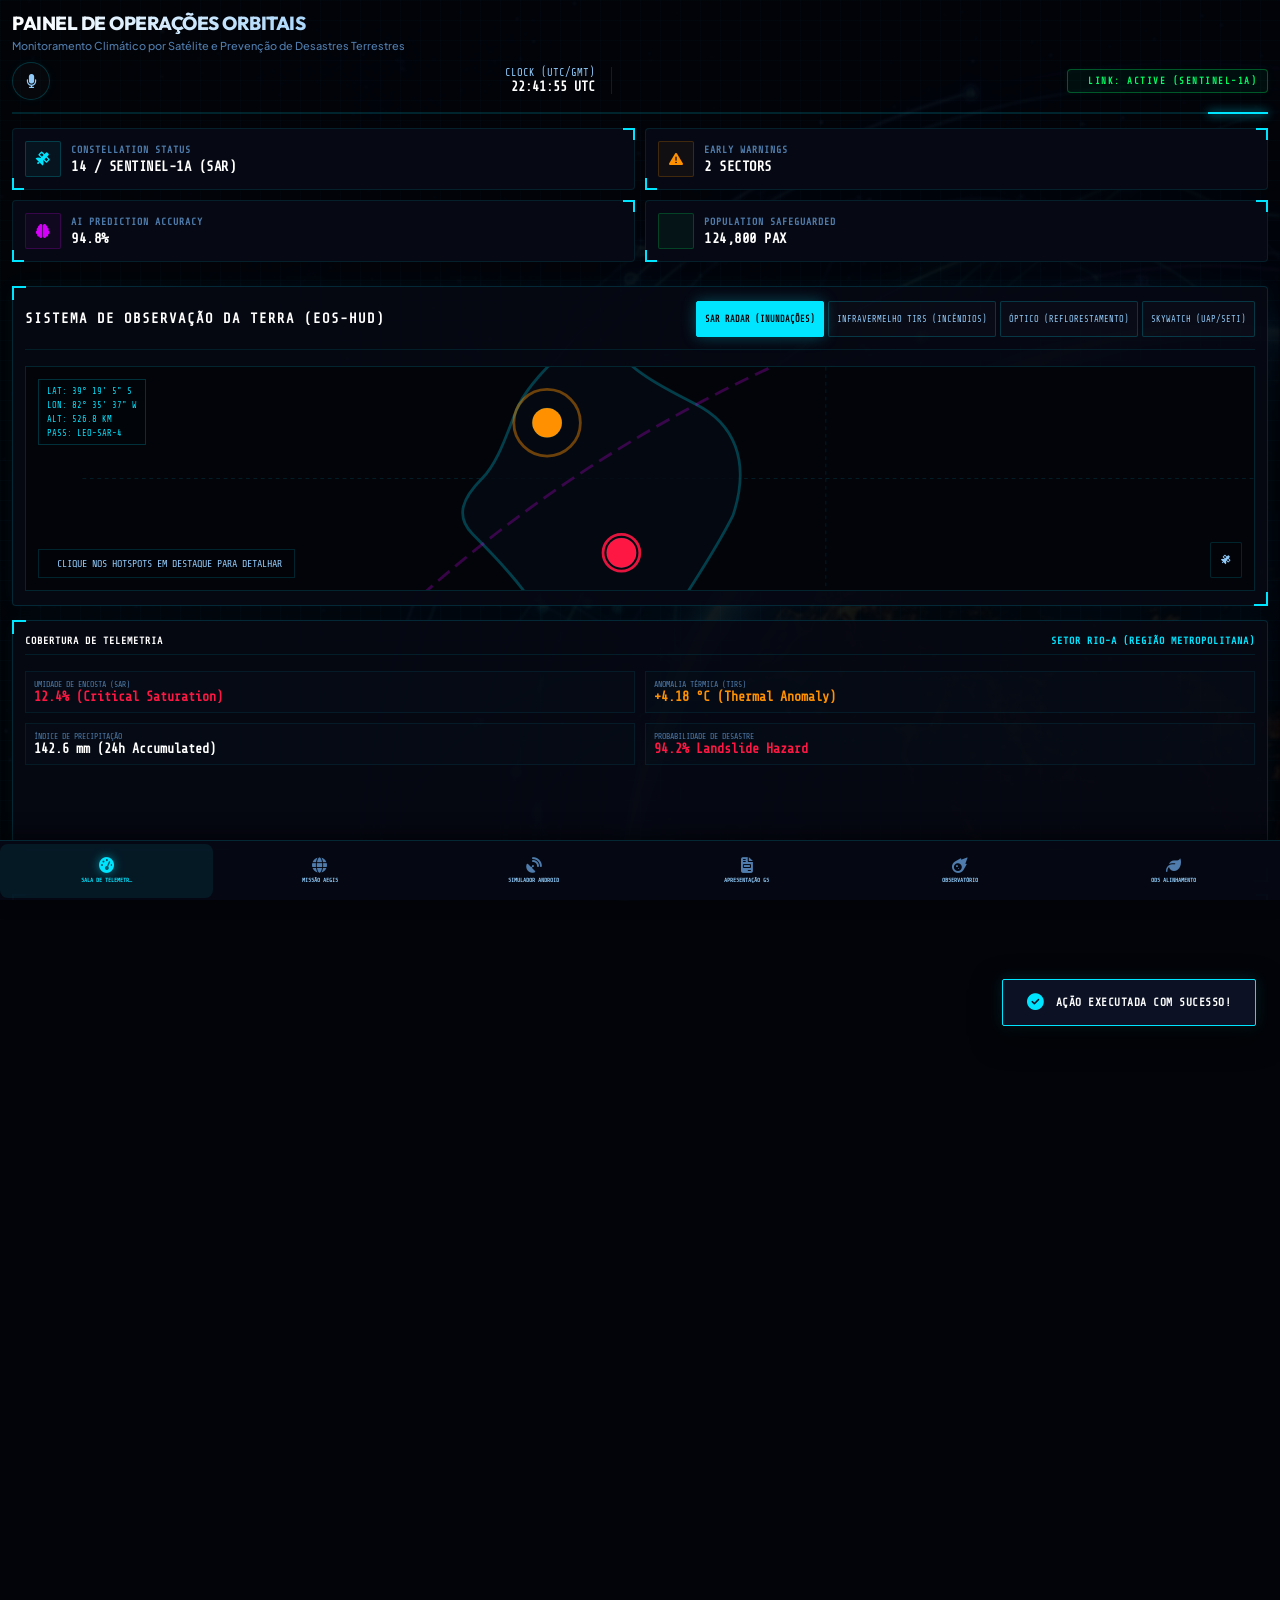
==== android-app/app/src/main/assets/index.html @ 9bcca42d "🚀 feat: AEGIS-ORBIT — Plataforma Aeroespacial Completa (FIAP GS 2026) Sistema integrado de monitoram" ====
<!DOCTYPE html>
<html lang="pt-BR">
<head>
    <meta charset="UTF-8">
    <meta name="viewport" content="width=device-width, initial-scale=1.0, maximum-scale=1.0, user-scalable=no, viewport-fit=cover">
    <meta name="mobile-web-app-capable" content="yes">
    <meta name="apple-mobile-web-app-capable" content="yes">
    <meta name="theme-color" content="#020409">
    <title>Aegis-Orbit — Inteligência Climática Orbital | FIAP GS 2026</title>
    <!-- FontAwesome for icons -->
    <link rel="stylesheet" href="https://cdnjs.cloudflare.com/ajax/libs/font-awesome/6.4.0/css/all.min.css">
    <!-- Custom CSS -->
    <link rel="stylesheet" href="css/style.css">
    <!-- Android Mobile Override -->
    <link rel="stylesheet" href="css/android.css">
    <meta name="description" content="Aegis-Orbit - Aplicativo Android nativo de inteligência climática e monitoramento aeroespacial de anomalias (UAPs/SETI). Trabalho acadêmico FIAP Global Solution.">
</head>
<body>
    <div class="bg-overlay"></div>

    <!-- NASA Control Panel Sidebar -->
    <aside class="sidebar">
        <div class="sidebar-top">
            <div class="logo-container">
                <img src="assets/logo.png" alt="Aegis-Orbit Logo" class="logo-img">
                <div>
                    <span class="logo-text">AEGIS-ORBIT</span>
                    <span class="logo-subtext">NASA EOS PARTNER</span>
                </div>
            </div>
            <nav class="nav-menu">
                <li class="nav-item">
                    <a href="#" class="nav-link active" id="nav-dashboard" onclick="switchSection('dashboard')">
                        <i class="fa-solid fa-gauge-high"></i>
                        <span>Sala de Telemetria</span>
                    </a>
                </li>
                <li class="nav-item">
                    <a href="#" class="nav-link" id="nav-purpose" onclick="switchSection('purpose')">
                        <i class="fa-solid fa-globe"></i>
                        <span>Missão Aegis</span>
                    </a>
                </li>
                <li class="nav-item">
                    <a href="#" class="nav-link" id="nav-simulator" onclick="switchSection('simulator')">
                        <i class="fa-solid fa-satellite-dish"></i>
                        <span>Simulador Android</span>
                    </a>
                </li>
                <li class="nav-item">
                    <a href="#" class="nav-link" id="nav-presentation" onclick="switchSection('presentation')">
                        <i class="fa-solid fa-file-invoice"></i>
                        <span>Apresentação GS</span>
                    </a>
                </li>
                <li class="nav-item">
                    <a href="#" class="nav-link" id="nav-observatory" onclick="switchSection('observatory')">
                        <i class="fa-solid fa-meteor"></i>
                        <span>Observatório</span>
                    </a>
                </li>
                <li class="nav-item">
                    <a href="#" class="nav-link" id="nav-sdg" onclick="switchSection('sdg')">
                        <i class="fa-solid fa-leaf"></i>
                        <span>ODS Alinhamento</span>
                    </a>
                </li>
            </nav>
        </div>
        <div class="sidebar-footer">
            <div class="fiap-logo">FIAP GS</div>
            <div class="project-tag">SOLUÇÃO ESPACIAL 2026</div>
        </div>
    </aside>

    <!-- Main Content Area -->
    <main class="main-content">
        
        <!-- NASA Mission Clock Header -->
        <header class="page-header">
            <div class="header-title">
                <h1 id="page-title-text">Painel de Operações Orbitais</h1>
                <p id="page-subtitle-text">Monitoramento Climático por Satélite e Prevenção de Desastres Terrestres</p>
            </div>
            
            <div style="display: flex; gap: 16px; align-items: center;">
                <!-- Voice Uplink Mic Button -->
                <button id="btn-voice-uplink" onclick="toggleVoiceUplink()" class="btn-voice-mic" title="Ativar Comando de Voz">
                    <i class="fa-solid fa-microphone"></i>
                    <span class="mic-wave"></span>
                </button>
                <!-- Mission Time UTC -->
                <div style="font-family: var(--font-mono); font-size: 0.75rem; text-align: right; border-right: 1px solid var(--glass-border); padding-right: 16px; color: var(--color-text-secondary);">
                    <div>CLOCK (UTC/GMT)</div>
                    <div id="mission-clock" style="font-size: 1.1rem; font-weight: 700; color: white;">14:52:22</div>
                </div>
                <div class="header-badge">
                    <div class="pulse-dot"></div>
                    <span id="sat-status">LINK: ACTIVE (SENTINEL-1A)</span>
                </div>
            </div>
        </header>

        <!-- Section 1: Dashboard -->
        <section id="section-dashboard" class="dashboard-view">
            <!-- Widgets Row -->
            <div class="widgets-row">
                <div class="widget-card">
                    <div class="hud-corner-tr"></div>
                    <div class="hud-corner-bl"></div>
                    <div class="widget-icon cyan">
                        <i class="fa-solid fa-satellite"></i>
                    </div>
                    <div class="widget-details">
                        <h4>CONSTELLATION STATUS</h4>
                        <div class="widget-value" id="val-sat-active">14 / SENTINEL-1</div>
                    </div>
                </div>
                <div class="widget-card">
                    <div class="hud-corner-tr"></div>
                    <div class="hud-corner-bl"></div>
                    <div class="widget-icon orange">
                        <i class="fa-solid fa-triangle-exclamation"></i>
                    </div>
                    <div class="widget-details">
                        <h4>EARLY WARNINGS</h4>
                        <div class="widget-value" id="val-critical-alerts">2 SECTORS</div>
                    </div>
                </div>
                <div class="widget-card">
                    <div class="hud-corner-tr"></div>
                    <div class="hud-corner-bl"></div>
                    <div class="widget-icon violet">
                        <i class="fa-solid fa-brain"></i>
                    </div>
                    <div class="widget-details">
                        <h4>AI PREDICTION ACCURACY</h4>
                        <div class="widget-value">94.8%</div>
                    </div>
                </div>
                <div class="widget-card">
                    <div class="hud-corner-tr"></div>
                    <div class="hud-corner-bl"></div>
                    <div class="widget-icon emerald">
                        <i class="fa-solid fa-house-shield"></i>
                    </div>
                    <div class="widget-details">
                        <h4>POPULATION SAFEGUARDED</h4>
                        <div class="widget-value">124,800 PAX</div>
                    </div>
                </div>
            </div>

            <!-- Main Dashboard Grid -->
            <div class="dashboard-grid" style="margin-top: 24px;">
                <!-- Left: Satellite Ops Map -->
                <div class="hud-panel ops-center">
                    <div class="ops-header">
                        <h3 class="ops-title">SISTEMA DE OBSERVAÇÃO DA TERRA (EOS-HUD)</h3>
                        <div class="ops-controls">
                            <button class="btn-tab active" id="btn-map-sar" onclick="changeMapMode('sar')">SAR Radar (Inundações)</button>
                            <button class="btn-tab" id="btn-map-thermal" onclick="changeMapMode('thermal')">Infravermelho TIRS (Incêndios)</button>
                            <button class="btn-tab" id="btn-map-optical" onclick="changeMapMode('optical')">Óptico (Reflorestamento)</button>
                            <button class="btn-tab" id="btn-map-skywatch" onclick="changeMapMode('skywatch')">SkyWatch (UAP/SETI)</button>
                        </div>
                    </div>
                    <div class="map-container">
                        <!-- Dynamic Lat/Long Overlay -->
                        <div class="map-hud-overlay">
                            <div id="hud-lat">LAT: 22° 54' 13" S</div>
                            <div id="hud-lon">LON: 43° 12' 35" W</div>
                            <div id="hud-alt">ALT: 524.3 KM</div>
                            <div id="hud-pass">PASS: LEO-SAR-4</div>
                            <div id="hud-iss-status" style="display: none; color: var(--color-orange); font-size: 0.65rem; border-top: 1px solid rgba(255,145,0,0.2); margin-top: 4px; padding-top: 4px; font-weight: 700;">
                                <i class="fa-solid fa-satellite-dish" style="animation: pulse 1s infinite alternate;"></i> ISS OUT OF RANGE
                            </div>
                        </div>

                        <!-- SVG Earth Map Mockup -->
                        <svg class="map-svg" viewBox="0 0 800 400" id="ops-map">
                            <!-- Background grids -->
                            <defs>
                                <pattern id="map-grid" width="40" height="40" patternUnits="userSpaceOnUse">
                                    <path d="M 40 0 L 0 0 0 40" fill="none" stroke="rgba(0, 229, 255, 0.05)" stroke-width="0.5"/>
                                </pattern>
                            </defs>
                            <rect width="100%" height="100%" fill="url(#map-grid)" />
                            
                            <!-- Equator and Prime Meridian -->
                            <line x1="0" y1="200" x2="800" y2="200" stroke="rgba(0,229,255,0.12)" stroke-dasharray="2" />
                            <line x1="400" y1="0" x2="400" y2="400" stroke="rgba(0,229,255,0.12)" stroke-dasharray="2" />
                            
                            <!-- South America outlines -->
                            <path id="map-continents" d="M 280,120 C 290,140 310,150 330,160 C 350,170 360,190 350,220 C 340,240 320,270 300,300 C 290,315 285,340 280,360 C 275,370 270,370 270,360 C 265,330 255,300 250,280 C 240,260 220,240 210,230 C 200,220 205,210 215,200 C 225,190 230,170 235,160 C 240,150 250,140 260,130 Z" fill="rgba(6, 9, 19, 0.8)" stroke="rgba(0, 229, 255, 0.25)" stroke-width="1.5" />
                            
                            <!-- Orbit Trajectories (Curves) -->
                            <path id="orbit-path" d="M 100,350 Q 300,100 700,50" fill="none" stroke="rgba(213, 0, 249, 0.25)" stroke-width="1.5" stroke-dasharray="8,4" />
                            
                            <!-- Scanning Satellite -->
                            <g id="satellite-node" transform="translate(100,350)">
                                <circle r="6" fill="var(--color-cyan)" />
                                <circle r="18" fill="none" stroke="var(--color-cyan)" stroke-dasharray="4" stroke-width="1" opacity="0.7">
                                    <animate attributeName="r" values="6;24;6" dur="3s" repeatCount="indefinite" />
                                </circle>
                                <path d="M -12,-8 L 12,8 M -8,12 L 8,-12" stroke="var(--color-cyan)" stroke-width="1.5" />
                                <!-- Scan cone -->
                                <polygon points="0,0 -40,120 40,120" fill="rgba(0, 229, 255, 0.08)" id="scan-cone" />
                            </g>
                            
                            <!-- Alerts Hotspots (interactive pins) -->
                            <!-- Hotspot 1: Rio de Janeiro / Flood Alert -->
                            <g class="alert-hotspot" id="hotspot-rio" transform="translate(290, 240)" onclick="selectHotspot('rio')" cursor="pointer">
                                <circle r="8" fill="var(--color-red)" />
                                <circle r="22" fill="none" stroke="var(--color-red)" stroke-width="1.5">
                                    <animate attributeName="r" values="8;25;8" dur="1.5s" repeatCount="indefinite" />
                                    <animate attributeName="opacity" values="1;0;1" dur="1.5s" repeatCount="indefinite" />
                                </circle>
                                <title>SETOR RIO-A: Risco Hidrológico Crítico</title>
                            </g>

                            <!-- Hotspot 2: Amazônia / Deforestation Burn -->
                            <g class="alert-hotspot" id="hotspot-amazon" transform="translate(250, 170)" onclick="selectHotspot('amazon')" cursor="pointer">
                                <circle r="8" fill="var(--color-orange)" />
                                <circle r="22" fill="none" stroke="var(--color-orange)" stroke-width="1.5">
                                    <animate attributeName="r" values="8;25;8" dur="2s" repeatCount="indefinite" />
                                    <animate attributeName="opacity" values="1;0;1" dur="2s" repeatCount="indefinite" />
                                </circle>
                                <title>SETOR NORTE-B: Alerta Térmico Landsat-9</title>
                            </g>

                            <!-- Target Crosshair -->
                            <g id="map-target-crosshair" style="display: none;">
                                <line id="crosshair-x" x1="0" y1="0" x2="800" y2="0" stroke="rgba(0, 229, 255, 0.35)" stroke-width="0.5" stroke-dasharray="2" />
                                <line id="crosshair-y" x1="0" y1="0" x2="0" y2="400" stroke="rgba(0, 229, 255, 0.35)" stroke-width="0.5" stroke-dasharray="2" />
                                <circle id="crosshair-ring1" cx="0" cy="0" r="14" fill="none" stroke="var(--color-cyan)" stroke-width="0.8" />
                                <circle id="crosshair-ring2" cx="0" cy="0" r="6" fill="none" stroke="var(--color-cyan)" stroke-width="1.2" />
                                <circle id="crosshair-dot" cx="0" cy="0" r="1.5" fill="var(--color-cyan)" />
                            </g>

                            <!-- Invisible Click Overlay to capture map clicks -->
                            <rect width="100%" height="100%" fill="transparent" id="map-click-overlay" style="cursor: crosshair;" />
                        </svg>
                        
                        <div style="position: absolute; bottom: 12px; left: 12px; font-family: var(--font-mono); font-size: 0.72rem; color: var(--color-text-secondary); background: rgba(2,4,9,0.9); padding: 8px 12px; border: 1px solid var(--glass-border); pointer-events: none;">
                            <i class="fa-solid fa-radar" style="color: var(--color-cyan); margin-right: 6px; animation: spin 4s linear infinite;"></i>CLIQUE NOS HOTSPOTS EM DESTAQUE PARA DETALHAR
                        </div>
                        
                        <div style="position: absolute; bottom: 12px; right: 12px; font-family: var(--font-mono); font-size: 0.72rem;">
                            <button id="btn-toggle-iss" onclick="toggleIssTracking()" class="btn-iss-track" style="background: rgba(2,4,9,0.9); padding: 6px 12px; border: 1px solid var(--glass-border); color: var(--color-text-secondary); cursor: pointer; border-radius: 2px; font-family: var(--font-mono); font-size: 0.68rem; font-weight: 700; transition: all 0.2s; display: flex; align-items: center; gap: 6px;">
                                <i class="fa-solid fa-satellite" id="iss-toggle-icon"></i> <span>RASTREAR ISS REAL</span>
                            </button>
                        </div>
                    </div>
                </div>

                <!-- Right: Telemetry Details -->
                <div class="telemetry-side">
                    <!-- Sector details -->
                    <div class="hud-panel telemetry-box">
                        <div class="box-title">
                            <span>COBERTURA DE TELEMETRIA</span>
                            <span id="active-sector-name" style="color: var(--color-cyan); font-weight: 700;">Setor Rio-A (Região Metropolitana)</span>
                        </div>
                        
                        <!-- Mini details -->
                        <div style="display: grid; grid-template-columns: 1fr 1fr; gap: 10px; margin-top: 4px; font-family: var(--font-mono);">
                            <div style="background: rgba(0,229,255,0.01); padding: 8px; border: 1px solid rgba(0,229,255,0.08);">
                                <div style="font-size: 0.58rem; color: var(--color-text-muted);" id="telemetry-label-1">UMIDADE DE ENCOSTA (SAR)</div>
                                <div id="lbl-moisture" style="font-size: 0.95rem; font-weight: 700; color: var(--color-red);">12.4% (Saturado)</div>
                            </div>
                            <div style="background: rgba(0,229,255,0.01); padding: 8px; border: 1px solid rgba(0,229,255,0.08);">
                                <div style="font-size: 0.58rem; color: var(--color-text-muted);" id="telemetry-label-2">ANOMALIA TÉRMICA (TIRS)</div>
                                <div id="lbl-temp" style="font-size: 0.95rem; font-weight: 700; color: var(--color-orange);">+4.18 °C</div>
                            </div>
                            <div style="background: rgba(0,229,255,0.01); padding: 8px; border: 1px solid rgba(0,229,255,0.08);">
                                <div style="font-size: 0.58rem; color: var(--color-text-muted);" id="telemetry-label-3">ÍNDICE DE PRECIPITAÇÃO</div>
                                <div id="lbl-rain" style="font-size: 0.95rem; font-weight: 700; color: white;">82 mm (24h)</div>
                            </div>
                            <div style="background: rgba(0,229,255,0.01); padding: 8px; border: 1px solid rgba(0,229,255,0.08);">
                                <div style="font-size: 0.58rem; color: var(--color-text-muted);" id="telemetry-label-4">PROBABILIDADE DE DESASTRE</div>
                                <div id="lbl-risk" style="font-size: 0.95rem; font-weight: 700; color: var(--color-red);">92% Landslide</div>
                            </div>
                        </div>

                        <!-- Bar chart -->
                        <div class="chart-placeholder">
                            <div class="chart-bar-container">
                                <div class="chart-bar-fill" id="bar-optical" style="height: 45%;"></div>
                                <span class="chart-bar-label" id="bar-lbl-1">OPTICAL</span>
                            </div>
                            <div class="chart-bar-container">
                                <div class="chart-bar-fill violet" id="bar-radar" style="height: 85%;"></div>
                                <span class="chart-bar-label" id="bar-lbl-2">RADAR</span>
                            </div>
                            <div class="chart-bar-container">
                                <div class="chart-bar-fill orange" id="bar-thermal" style="height: 60%;"></div>
                                <span class="chart-bar-label" id="bar-lbl-3">THERMAL</span>
                            </div>
                        </div>
                    </div>

                    <!-- Space Weather Alert Hub -->
                    <div class="hud-panel telemetry-box" id="space-weather-panel">
                        <div class="hud-corner-tr"></div>
                        <div class="hud-corner-bl"></div>
                        <div class="box-title">
                            <span>MONITOR DE CLIMA ESPACIAL</span>
                            <span style="display:flex;gap:8px;align-items:center;">
                                <button onclick="fetchNOAASpaceWeather()" style="background: rgba(0,229,255,0.08); border: 1px solid rgba(0,229,255,0.25); color: var(--color-cyan); padding: 1px 6px; font-family: var(--font-mono); font-size: 0.52rem; border-radius: 2px; cursor: pointer; text-transform:uppercase;" title="Atualizar dados NOAA/SWPC"><i class="fa-solid fa-arrows-rotate"></i></button>
                                <span class="badge-solar-status" id="solar-status-badge" style="color: var(--color-emerald); font-family: var(--font-mono); font-size: 0.65rem;">SHIELD: ACTIVE</span>
                            </span>
                        </div>
                        <div style="display: grid; grid-template-columns: 1fr 1fr; gap: 8px; margin-top: 6px; font-family: var(--font-mono); font-size: 0.72rem;">
                            <div class="weather-stat" style="background: rgba(0,229,255,0.01); padding: 6px; border: 1px solid rgba(0,229,255,0.06);">
                                <span style="color: var(--color-text-muted); font-size: 0.58rem; display:block;">VENTO SOLAR</span>
                                <span id="val-solar-wind" style="font-weight: 700; color: var(--color-cyan); font-size: 0.85rem;">412 km/s</span>
                            </div>
                            <div class="weather-stat" style="background: rgba(0,229,255,0.01); padding: 6px; border: 1px solid rgba(0,229,255,0.06);">
                                <span style="color: var(--color-text-muted); font-size: 0.58rem; display:block;">FLUXO DE PRÓTONS</span>
                                <span id="val-proton-flux" style="font-weight: 700; color: white; font-size: 0.85rem;">1.2 MeV</span>
                            </div>
                            <div class="weather-stat" style="background: rgba(0,229,255,0.01); padding: 6px; border: 1px solid rgba(0,229,255,0.06);">
                                <span style="color: var(--color-text-muted); font-size: 0.58rem; display:block;">FLUXO RAIO-X</span>
                                <span id="val-solar-flare" style="font-weight: 700; color: var(--color-emerald); font-size: 0.85rem;">B-CLASS</span>
                            </div>
                            <div class="weather-stat" style="background: rgba(0,229,255,0.01); padding: 6px; border: 1px solid rgba(0,229,255,0.06);">
                                <span style="color: var(--color-text-muted); font-size: 0.58rem; display:block;">ATIVIDADE GEOMAGNÉTICA</span>
                                <span id="val-kp-index" style="font-weight: 700; color: var(--color-cyan); font-size: 0.85rem;">Kp 2</span>
                            </div>
                        </div>
                        
                        <!-- Solar Storm Simulator Slider -->
                        <div style="margin-top: 10px; border-top: 1px solid var(--glass-border); padding-top: 8px;">
                            <div style="font-family: var(--font-mono); font-size: 0.6rem; color: var(--color-text-secondary); display: flex; justify-content: space-between;">
                                <span>SIMULAR ATIVIDADE GEOMAGNÉTICA</span>
                                <span id="lbl-kp-slider" style="color: var(--color-cyan); font-weight:700;">Kp 2 (Estável)</span>
                            </div>
                            <div style="display: flex; gap: 8px; align-items: center; margin-top: 4px;">
                                <input type="range" id="kp-range-slider" min="1" max="9" value="2" style="flex-grow: 1; accent-color: var(--color-cyan); height: 4px; border-radius: 2px; background: rgba(0, 229, 255, 0.2); outline: none;" oninput="updateSpaceWeather(this.value)">
                                <span style="font-family: var(--font-mono); font-size: 0.58rem; color: var(--color-red); font-weight: 700; border: 1px solid rgba(255,23,68,0.3); padding: 2px 6px; border-radius: 2px; cursor: pointer; background: rgba(255,23,68,0.05); user-select: none;" onclick="triggerSolarFlare()">FLARE!</span>
                            </div>
                        </div>
                    </div>

                    <!-- ============================================================
                         PAINEL METEOROLÓGICO MULTI-API
                         Open-Meteo (sem chave) + OpenWeatherMap + WeatherAPI
                    ============================================================ -->
                    <div class="hud-panel telemetry-box" id="weather-hub-panel" style="margin-top: 16px;">
                        <div class="hud-corner-tr"></div>
                        <div class="hud-corner-bl"></div>
                        <div class="box-title">
                            <span><i class="fa-solid fa-cloud-sun-rain" style="margin-right:5px;color:var(--color-cyan);"></i>HUB METEOROLÓGICO GLOBAL</span>
                            <span style="display:flex;gap:6px;align-items:center;">
                                <button onclick="fetchAllWeather()" title="Atualizar todos os dados" style="background:rgba(0,229,255,0.08);border:1px solid rgba(0,229,255,0.25);color:var(--color-cyan);padding:2px 8px;font-family:var(--font-mono);font-size:0.52rem;border-radius:2px;cursor:pointer;text-transform:uppercase;"><i class="fa-solid fa-arrows-rotate"></i> SYNC</button>
                                <span id="weather-hub-status" style="color:var(--color-emerald);font-family:var(--font-mono);font-size:0.62rem;">CONECTANDO...</span>
                            </span>
                        </div>

                        <!-- Fonte Ativa + Cidade -->
                        <div style="display:flex;justify-content:space-between;align-items:center;margin-top:8px;padding:5px 8px;background:rgba(0,229,255,0.03);border:1px solid rgba(0,229,255,0.1);">
                            <span style="font-family:var(--font-mono);font-size:0.6rem;color:var(--color-text-muted);">FONTE ATIVA</span>
                            <span id="weather-source-label" style="font-family:var(--font-mono);font-size:0.62rem;color:var(--color-cyan);font-weight:700;">Open-Meteo (sem chave)</span>
                            <span id="weather-city-label" style="font-family:var(--font-mono);font-size:0.6rem;color:var(--color-text-secondary);">São Paulo, BR</span>
                        </div>

                        <!-- Grid Principal: Temperatura + Condição + Sensação -->
                        <div style="display:grid;grid-template-columns:1fr 1fr 1fr;gap:8px;margin-top:8px;">
                            <div style="background:rgba(0,229,255,0.04);border:1px solid rgba(0,229,255,0.12);padding:8px;text-align:center;">
                                <div style="font-family:var(--font-mono);font-size:0.5rem;color:var(--color-text-muted);">TEMPERATURA</div>
                                <div id="wx-temp" style="font-family:var(--font-mono);font-size:1.4rem;font-weight:700;color:var(--color-cyan);">—</div>
                                <div id="wx-condition" style="font-size:0.58rem;color:var(--color-text-secondary);margin-top:2px;">—</div>
                            </div>
                            <div style="background:rgba(0,229,255,0.04);border:1px solid rgba(0,229,255,0.12);padding:8px;text-align:center;">
                                <div style="font-family:var(--font-mono);font-size:0.5rem;color:var(--color-text-muted);">SENSAÇÃO TÉRMICA</div>
                                <div id="wx-feels" style="font-family:var(--font-mono);font-size:1.4rem;font-weight:700;color:var(--color-orange);">—</div>
                                <div id="wx-humidity" style="font-size:0.58rem;color:var(--color-text-secondary);margin-top:2px;">Hum: —</div>
                            </div>
                            <div style="background:rgba(0,229,255,0.04);border:1px solid rgba(0,229,255,0.12);padding:8px;text-align:center;">
                                <div style="font-family:var(--font-mono);font-size:0.5rem;color:var(--color-text-muted);">VENTO</div>
                                <div id="wx-wind" style="font-family:var(--font-mono);font-size:1.4rem;font-weight:700;color:var(--color-emerald);">—</div>
                                <div id="wx-wind-dir" style="font-size:0.58rem;color:var(--color-text-secondary);margin-top:2px;">Dir: —</div>
                            </div>
                        </div>

                        <!-- Linha 2: UV + Precipitação + Visibilidade + Pressão -->
                        <div style="display:grid;grid-template-columns:repeat(4,1fr);gap:6px;margin-top:8px;">
                            <div style="background:rgba(255,145,0,0.05);border:1px solid rgba(255,145,0,0.15);padding:6px;text-align:center;">
                                <div style="font-size:0.48rem;color:var(--color-text-muted);font-family:var(--font-mono);">ÍNDICE UV</div>
                                <div id="wx-uv" style="font-size:0.95rem;font-weight:700;color:var(--color-orange);font-family:var(--font-mono);">—</div>
                                <div id="wx-uv-level" style="font-size:0.48rem;color:var(--color-text-muted);">—</div>
                            </div>
                            <div style="background:rgba(11,61,145,0.08);border:1px solid rgba(11,61,145,0.3);padding:6px;text-align:center;">
                                <div style="font-size:0.48rem;color:var(--color-text-muted);font-family:var(--font-mono);">CHUVA ATUAL</div>
                                <div id="wx-rain" style="font-size:0.95rem;font-weight:700;color:var(--color-cyan);font-family:var(--font-mono);">—</div>
                                <div style="font-size:0.48rem;color:var(--color-text-muted);">mm/h</div>
                            </div>
                            <div style="background:rgba(0,229,255,0.03);border:1px solid rgba(0,229,255,0.1);padding:6px;text-align:center;">
                                <div style="font-size:0.48rem;color:var(--color-text-muted);font-family:var(--font-mono);">VISIBILIDADE</div>
                                <div id="wx-visibility" style="font-size:0.95rem;font-weight:700;color:white;font-family:var(--font-mono);">—</div>
                                <div style="font-size:0.48rem;color:var(--color-text-muted);">km</div>
                            </div>
                            <div style="background:rgba(213,0,249,0.04);border:1px solid rgba(213,0,249,0.15);padding:6px;text-align:center;">
                                <div style="font-size:0.48rem;color:var(--color-text-muted);font-family:var(--font-mono);">PRESSÃO</div>
                                <div id="wx-pressure" style="font-size:0.95rem;font-weight:700;color:var(--color-violet);font-family:var(--font-mono);">—</div>
                                <div style="font-size:0.48rem;color:var(--color-text-muted);">hPa</div>
                            </div>
                        </div>

                        <!-- Qualidade do Ar (Open-Meteo Air Quality API) -->
                        <div style="margin-top:10px;border-top:1px solid var(--glass-border);padding-top:8px;">
                            <div style="font-family:var(--font-mono);font-size:0.6rem;color:var(--color-text-secondary);margin-bottom:6px;display:flex;justify-content:space-between;align-items:center;">
                                <span><i class="fa-solid fa-wind" style="margin-right:4px;"></i>QUALIDADE DO AR (AQI) — Open-Meteo</span>
                                <span id="wx-aqi-badge" style="font-size:0.58rem;padding:1px 5px;border-radius:2px;background:rgba(0,255,102,0.1);color:var(--color-emerald);border:1px solid rgba(0,255,102,0.3);">BOA</span>
                            </div>
                            <div style="display:grid;grid-template-columns:repeat(4,1fr);gap:5px;">
                                <div style="background:rgba(255,255,255,0.02);padding:5px;border:1px solid rgba(0,229,255,0.06);text-align:center;">
                                    <div style="font-size:0.45rem;color:var(--color-text-muted);font-family:var(--font-mono);">PM2.5</div>
                                    <div id="wx-pm25" style="font-size:0.82rem;font-weight:700;font-family:var(--font-mono);">—</div>
                                    <div style="font-size:0.42rem;color:var(--color-text-muted);">µg/m³</div>
                                </div>
                                <div style="background:rgba(255,255,255,0.02);padding:5px;border:1px solid rgba(0,229,255,0.06);text-align:center;">
                                    <div style="font-size:0.45rem;color:var(--color-text-muted);font-family:var(--font-mono);">PM10</div>
                                    <div id="wx-pm10" style="font-size:0.82rem;font-weight:700;font-family:var(--font-mono);">—</div>
                                    <div style="font-size:0.42rem;color:var(--color-text-muted);">µg/m³</div>
                                </div>
                                <div style="background:rgba(255,255,255,0.02);padding:5px;border:1px solid rgba(0,229,255,0.06);text-align:center;">
                                    <div style="font-size:0.45rem;color:var(--color-text-muted);font-family:var(--font-mono);">NO₂</div>
                                    <div id="wx-no2" style="font-size:0.82rem;font-weight:700;font-family:var(--font-mono);">—</div>
                                    <div style="font-size:0.42rem;color:var(--color-text-muted);">µg/m³</div>
                                </div>
                                <div style="background:rgba(255,255,255,0.02);padding:5px;border:1px solid rgba(0,229,255,0.06);text-align:center;">
                                    <div style="font-size:0.45rem;color:var(--color-text-muted);font-family:var(--font-mono);">OZÔNIO</div>
                                    <div id="wx-ozone" style="font-size:0.82rem;font-weight:700;font-family:var(--font-mono);">—</div>
                                    <div style="font-size:0.42rem;color:var(--color-text-muted);">µg/m³</div>
                                </div>
                            </div>
                        </div>

                        <!-- Previsão 7 dias (tira horizontal) -->
                        <div style="margin-top:10px;border-top:1px solid var(--glass-border);padding-top:8px;">
                            <div style="font-family:var(--font-mono);font-size:0.6rem;color:var(--color-text-secondary);margin-bottom:6px;">
                                <i class="fa-solid fa-calendar-days" style="margin-right:4px;"></i>PREVISÃO 7 DIAS — Open-Meteo
                            </div>
                            <div id="wx-forecast-strip" style="display:flex;gap:5px;overflow-x:auto;padding-bottom:4px;">
                                <!-- Populated by JS -->
                                <div style="font-family:var(--font-mono);font-size:0.6rem;color:var(--color-text-muted);padding:8px;">Carregando previsão...</div>
                            </div>
                        </div>

                        <!-- Alerta Defesa Civil / Risco -->
                        <div style="margin-top:8px;border-top:1px solid var(--glass-border);padding-top:8px;">
                            <div style="display:flex;justify-content:space-between;align-items:center;margin-bottom:5px;">
                                <span style="font-family:var(--font-mono);font-size:0.6rem;color:var(--color-text-secondary);font-weight:700;"><i class="fa-solid fa-triangle-exclamation" style="margin-right:4px;color:var(--color-orange);"></i>ALERTA OPERACIONAL — DEFESA CIVIL SP</span>
                                <span id="sp-alert-badge" class="badge-lock success" style="font-size:0.5rem;padding:1px 4px;">ESTÁVEL</span>
                            </div>
                            <div style="display:grid;grid-template-columns:1fr 1fr 1fr;gap:6px;font-family:var(--font-mono);font-size:0.68rem;">
                                <div style="background:rgba(0,229,255,0.02);padding:6px;border:1px solid rgba(0,229,255,0.08);">
                                    <div style="font-size:0.5rem;color:var(--color-text-muted);">ESTAÇÃO SP</div>
                                    <div id="sp-station-temp" style="font-weight:700;color:var(--color-cyan);">—</div>
                                </div>
                                <div style="background:rgba(0,229,255,0.02);padding:6px;border:1px solid rgba(0,229,255,0.08);">
                                    <div style="font-size:0.5rem;color:var(--color-text-muted);">PRECIPITAÇÃO</div>
                                    <div id="sp-station-rain" style="font-weight:700;color:white;">0.0 mm</div>
                                </div>
                                <div style="background:rgba(0,229,255,0.02);padding:6px;border:1px solid rgba(0,229,255,0.08);">
                                    <div style="font-size:0.5rem;color:var(--color-text-muted);">RISCO ACUMULADO</div>
                                    <div id="sp-disaster-risk" style="font-weight:700;color:var(--color-emerald);">BAIXO</div>
                                </div>
                            </div>
                            <p id="sp-alert-desc" style="font-size:0.57rem;color:var(--color-text-muted);margin:5px 0 0 0;line-height:1.3;">Carregando dados de alerta da Defesa Civil...</p>
                        </div>

                        <!-- Configuração de APIs opcionais (OpenWeatherMap + WeatherAPI) -->
                        <div style="margin-top:10px;border-top:1px solid var(--glass-border);padding-top:8px;">
                            <div style="font-family:var(--font-mono);font-size:0.6rem;color:var(--color-cyan);font-weight:700;margin-bottom:6px;"><i class="fa-solid fa-key" style="margin-right:4px;"></i>FONTES OPCIONAIS (chaves gratuitas)</div>
                            
                            <!-- OpenWeatherMap -->
                            <div style="margin-bottom:6px;">
                                <div style="font-family:var(--font-mono);font-size:0.55rem;color:var(--color-text-secondary);margin-bottom:3px;">OpenWeatherMap — <a href="https://openweathermap.org/api" target="_blank" style="color:var(--color-cyan);">openweathermap.org/api</a></div>
                                <div style="display:flex;gap:5px;">
                                    <input type="password" id="input-owm-key" placeholder="Cole sua chave gratuita aqui..." style="flex-grow:1;background:rgba(0,229,255,0.04);border:1px solid rgba(0,229,255,0.18);border-radius:2px;padding:4px 6px;font-family:var(--font-mono);font-size:0.58rem;color:var(--color-cyan);outline:none;">
                                    <button onclick="saveWeatherKey('owm')" style="background:rgba(0,229,255,0.12);border:1px solid rgba(0,229,255,0.35);color:var(--color-cyan);padding:2px 8px;font-family:var(--font-mono);font-size:0.6rem;border-radius:2px;cursor:pointer;">SALVAR</button>
                                </div>
                            </div>

                            <!-- WeatherAPI -->
                            <div>
                                <div style="font-family:var(--font-mono);font-size:0.55rem;color:var(--color-text-secondary);margin-bottom:3px;">WeatherAPI — <a href="https://www.weatherapi.com" target="_blank" style="color:var(--color-cyan);">weatherapi.com</a> (UV + Fases da Lua + Alertas)</div>
                                <div style="display:flex;gap:5px;">
                                    <input type="password" id="input-wapi-key" placeholder="Cole sua chave gratuita aqui..." style="flex-grow:1;background:rgba(0,229,255,0.04);border:1px solid rgba(0,229,255,0.18);border-radius:2px;padding:4px 6px;font-family:var(--font-mono);font-size:0.58rem;color:var(--color-cyan);outline:none;">
                                    <button onclick="saveWeatherKey('wapi')" style="background:rgba(0,229,255,0.12);border:1px solid rgba(0,229,255,0.35);color:var(--color-cyan);padding:2px 8px;font-family:var(--font-mono);font-size:0.6rem;border-radius:2px;cursor:pointer;">SALVAR</button>
                                </div>
                            </div>

                            <!-- Dados extras quando WeatherAPI está ativa -->
                            <div id="wapi-extras" style="display:none;margin-top:8px;display:none;">
                                <div style="display:grid;grid-template-columns:1fr 1fr 1fr;gap:6px;font-family:var(--font-mono);font-size:0.65rem;">
                                    <div style="background:rgba(255,255,255,0.02);padding:6px;border:1px solid rgba(0,229,255,0.08);text-align:center;">
                                        <div style="font-size:0.48rem;color:var(--color-text-muted);">FASE DA LUA</div>
                                        <div id="wapi-moon" style="font-weight:700;">—</div>
                                    </div>
                                    <div style="background:rgba(255,255,255,0.02);padding:6px;border:1px solid rgba(0,229,255,0.08);text-align:center;">
                                        <div style="font-size:0.48rem;color:var(--color-text-muted);">AMANHECER</div>
                                        <div id="wapi-sunrise" style="font-weight:700;color:var(--color-orange);">—</div>
                                    </div>
                                    <div style="background:rgba(255,255,255,0.02);padding:6px;border:1px solid rgba(0,229,255,0.08);text-align:center;">
                                        <div style="font-size:0.48rem;color:var(--color-text-muted);">PÔR DO SOL</div>
                                        <div id="wapi-sunset" style="font-weight:700;color:var(--color-violet);">—</div>
                                    </div>
                                </div>
                                <div id="wapi-alerts-box" style="display:none;margin-top:6px;background:rgba(255,23,68,0.05);border:1px solid rgba(255,23,68,0.2);padding:6px;font-size:0.58rem;color:var(--color-red);font-family:var(--font-mono);">
                                    <strong>⚠ ALERTAS WEATHERAPI:</strong>
                                    <div id="wapi-alerts-text" style="color:var(--color-text-muted);margin-top:2px;"></div>
                                </div>
                            </div>
                        </div>

                        <!-- Botões de Ação -->
                        <div style="display:grid;grid-template-columns:1fr 1fr;gap:6px;margin-top:8px;">
                            <button onclick="fetchAllWeather()" style="background:rgba(0,229,255,0.1);border:1px solid rgba(0,229,255,0.35);color:var(--color-cyan);padding:5px;font-family:var(--font-mono);font-size:0.55rem;border-radius:2px;cursor:pointer;transition:all 0.2s;text-transform:uppercase;" onmouseover="this.style.background='rgba(0,229,255,0.2)'" onmouseout="this.style.background='rgba(0,229,255,0.1)'">
                                <i class="fa-solid fa-arrows-rotate" style="margin-right:3px;"></i> Atualizar Clima
                            </button>
                            <button onclick="triggerEmergencyAlertSP()" style="background:rgba(255,23,68,0.1);border:1px solid rgba(255,23,68,0.35);color:var(--color-red);padding:5px;font-family:var(--font-mono);font-size:0.55rem;border-radius:2px;cursor:pointer;transition:all 0.2s;text-transform:uppercase;" onmouseover="this.style.background='rgba(255,23,68,0.2)'" onmouseout="this.style.background='rgba(255,23,68,0.1)'">
                                <i class="fa-solid fa-triangle-exclamation" style="margin-right:3px;"></i> Simular Alerta
                            </button>
                        </div>
                        <span id="defesa-civil-status" style="display:none;"></span>
                    </div>

                    <!-- Live Satellite Feed console logs -->
                    <div class="hud-panel telemetry-box" style="margin-top: 16px;">
                        <div class="box-title">
                            <span>CONSOLE DE AÇÕES TELEMÉTRICAS</span>
                            <span style="font-family: var(--font-mono); font-size: 0.65rem; color: var(--color-cyan);">STREAMING ACTIVE</span>
                        </div>
                        <div class="console-logs" id="console-terminal">
                            <!-- Populated by JS -->
                        </div>
                    </div>

                    <!-- API Diagnostics & Connection Status -->
                    <div class="hud-panel telemetry-box" style="margin-top: 16px;">
                        <div class="hud-corner-tr"></div>
                        <div class="hud-corner-bl"></div>
                        <div class="box-title">
                            <span>DIAGNÓSTICO DE UPLINK E APIS</span>
                            <span id="api-diagnostics-overall" class="badge-solar-status" style="color: var(--color-emerald); font-family: var(--font-mono); font-size: 0.65rem;">API: ONLINE</span>
                        </div>
                        <div class="api-diag-grid" style="display: flex; flex-direction: column; gap: 8px; margin-top: 6px; font-family: var(--font-mono); font-size: 0.68rem;">
                            <!-- NASA APOD -->
                            <div style="display: flex; justify-content: space-between; align-items: center; background: rgba(255,255,255,0.01); padding: 5px 8px; border: 1px solid rgba(0,229,255,0.06);">
                                <span>NASA APOD API</span>
                                <div style="display: flex; gap: 8px; align-items: center;">
                                    <span id="ping-nasa-apod" style="color: var(--color-text-muted);">0ms</span>
                                    <span id="status-nasa-apod" class="badge-lock" style="padding: 1px 4px; font-size: 0.55rem; background: rgba(0, 229, 255, 0.1); color: var(--color-cyan); border-color: rgba(0, 229, 255, 0.3);">CONNECTING</span>
                                </div>
                            </div>
                            <!-- NASA NEO -->
                            <div style="display: flex; justify-content: space-between; align-items: center; background: rgba(255,255,255,0.01); padding: 5px 8px; border: 1px solid rgba(0,229,255,0.06);">
                                <span>NASA NEO (Asteroides)</span>
                                <div style="display: flex; gap: 8px; align-items: center;">
                                    <span id="ping-nasa-neo" style="color: var(--color-text-muted);">0ms</span>
                                    <span id="status-nasa-neo" class="badge-lock" style="padding: 1px 4px; font-size: 0.55rem; background: rgba(0, 229, 255, 0.1); color: var(--color-cyan); border-color: rgba(0, 229, 255, 0.3);">CONNECTING</span>
                                </div>
                            </div>
                            <!-- SpaceX Launches -->
                            <div style="display: flex; justify-content: space-between; align-items: center; background: rgba(255,255,255,0.01); padding: 5px 8px; border: 1px solid rgba(0,229,255,0.06);">
                                <span>SpaceX Launch API</span>
                                <div style="display: flex; gap: 8px; align-items: center;">
                                    <span id="ping-spacex" style="color: var(--color-text-muted);">0ms</span>
                                    <span id="status-spacex" class="badge-lock" style="padding: 1px 4px; font-size: 0.55rem; background: rgba(0, 229, 255, 0.1); color: var(--color-cyan); border-color: rgba(0, 229, 255, 0.3);">CONNECTING</span>
                                </div>
                            </div>
                            <!-- ISS Position -->
                            <div style="display: flex; justify-content: space-between; align-items: center; background: rgba(255,255,255,0.01); padding: 5px 8px; border: 1px solid rgba(0,229,255,0.06);">
                                <span>ISS Locator API</span>
                                <div style="display: flex; gap: 8px; align-items: center;">
                                    <span id="ping-iss" style="color: var(--color-text-muted);">0ms</span>
                                    <span id="status-iss" class="badge-lock" style="padding: 1px 4px; font-size: 0.55rem; background: rgba(0, 229, 255, 0.1); color: var(--color-cyan); border-color: rgba(0, 229, 255, 0.3);">CONNECTING</span>
                                </div>
                            </div>
                            <!-- INMET / Open-Meteo -->
                            <div style="display: flex; justify-content: space-between; align-items: center; background: rgba(255,255,255,0.01); padding: 5px 8px; border: 1px solid rgba(0,229,255,0.06);">
                                <span>Open-Meteo Weather</span>
                                <div style="display: flex; gap: 8px; align-items: center;">
                                    <span id="ping-inmet-alerts" style="color: var(--color-text-muted);">0ms</span>
                                    <span id="status-inmet-alerts" class="badge-lock" style="padding: 1px 4px; font-size: 0.55rem; background: rgba(0, 229, 255, 0.1); color: var(--color-cyan); border-color: rgba(0, 229, 255, 0.3);">CONNECTING</span>
                                </div>
                            </div>
                            <!-- Open-Meteo Air Quality -->
                            <div style="display: flex; justify-content: space-between; align-items: center; background: rgba(255,255,255,0.01); padding: 5px 8px; border: 1px solid rgba(0,229,255,0.06);">
                                <span>Open-Meteo Air Quality</span>
                                <div style="display: flex; gap: 8px; align-items: center;">
                                    <span id="ping-openmeteo-aq" style="color: var(--color-text-muted);">0ms</span>
                                    <span id="status-openmeteo-aq" class="badge-lock" style="padding: 1px 4px; font-size: 0.55rem; background: rgba(0, 229, 255, 0.1); color: var(--color-cyan); border-color: rgba(0, 229, 255, 0.3);">CONNECTING</span>
                                </div>
                            </div>
                            <!-- OpenWeatherMap -->
                            <div style="display: flex; justify-content: space-between; align-items: center; background: rgba(255,255,255,0.01); padding: 5px 8px; border: 1px solid rgba(0,229,255,0.06);">
                                <span>OpenWeatherMap API</span>
                                <div style="display: flex; gap: 8px; align-items: center;">
                                    <span id="ping-owm" style="color: var(--color-text-muted);">—</span>
                                    <span id="status-owm" class="badge-lock" style="padding: 1px 4px; font-size: 0.55rem; background: rgba(255,255,255,0.04); color: var(--color-text-muted); border-color: rgba(255,255,255,0.1);">SEM CHAVE</span>
                                </div>
                            </div>
                            <!-- WeatherAPI -->
                            <div style="display: flex; justify-content: space-between; align-items: center; background: rgba(255,255,255,0.01); padding: 5px 8px; border: 1px solid rgba(0,229,255,0.06);">
                                <span>WeatherAPI.com</span>
                                <div style="display: flex; gap: 8px; align-items: center;">
                                    <span id="ping-wapi" style="color: var(--color-text-muted);">—</span>
                                    <span id="status-wapi" class="badge-lock" style="padding: 1px 4px; font-size: 0.55rem; background: rgba(255,255,255,0.04); color: var(--color-text-muted); border-color: rgba(255,255,255,0.1);">SEM CHAVE</span>
                                </div>
                            </div>
                        </div>
                        
                        <!-- NASA API Key Configuration Manager -->
                        <div style="margin-top: 10px; border-top: 1px solid var(--glass-border); padding-top: 8px; display: flex; flex-direction: column; gap: 4px;">
                            <span style="font-family: var(--font-mono); font-size: 0.58rem; color: var(--color-text-secondary); text-transform: uppercase;">Chave API da NASA (APOD)</span>
                            <div style="display: flex; gap: 6px;">
                                <input type="password" id="input-nasa-key" placeholder="Usando DEMO_KEY pública..." style="flex-grow: 1; background: rgba(0, 229, 255, 0.04); border: 1px solid rgba(0, 229, 255, 0.18); border-radius: 2px; padding: 4px 6px; font-family: var(--font-mono); font-size: 0.6rem; color: var(--color-cyan); outline: none;">
                                <button onclick="saveNasaKey()" style="background: rgba(0, 229, 255, 0.12); border: 1px solid rgba(0, 229, 255, 0.35); color: var(--color-cyan); padding: 2px 8px; font-family: var(--font-mono); font-size: 0.65rem; border-radius: 2px; cursor: pointer; transition: all 0.2s;" onmouseover="this.style.background='rgba(0, 229, 255, 0.25)'" onmouseout="this.style.background='rgba(0, 229, 255, 0.12)'">SALVAR</button>
                            </div>
                            <span style="font-family: var(--font-mono); font-size: 0.52rem; color: var(--color-text-muted); line-height: 1.2;">Opcional — <a href="https://api.nasa.gov" target="_blank" style="color: var(--color-cyan); text-decoration: underline;">api.nasa.gov</a>. Sem chave, o app usa o espelho keyless automaticamente.</span>
                        </div>
                    </div>
                </div>
            </div>
        </section>

        <!-- Section 2: Special Purpose Aegis-Orbit -->
        <section id="section-purpose" class="purpose-grid hidden">
            <!-- Left Info Panel -->
            <div class="hud-panel purpose-text">
                <h2>Missão Aegis-Orbit</h2>
                <p>A <strong>Aegis-Orbit</strong> é um propósito especial humanitário concebido sob diretrizes da NASA Earth Science. A missão unifica a infraestrutura espacial de órbita baixa para combater duas grandes crises globais simultaneamente: o **deslocamento forçado por desastres climáticos** e a **perda acelerada de cobertura vegetal nativa** nas cidades do Sul Global.</p>
                
                <p style="font-size: 0.9rem; color: var(--color-text-muted);">A nossa tese propõe que satélites não devem apenas documentar o declínio ecológico da Terra, mas atuar como escudos digitais preventivos e canais de incentivo financeiro para as micro-comunidades periféricas.</p>
                
                <h3>Ciclo de Operação da Missão</h3>
                
                <div class="infographic-steps" id="info-steps-container">
                    <div class="info-step-card active" onclick="showPurposeStep(1)">
                        <div class="info-step-num">01</div>
                        <div>
                            <div class="info-step-title">Varredura de Micro-Deformações (SAR)</div>
                            <div class="info-step-desc">Satélites Sentinel-1 emitem pulsos de radar na banda C. A interferometria espacial (InSAR) mede deformações milimétricas no solo de encostas urbanas.</div>
                        </div>
                    </div>
                    <div class="info-step-card" onclick="showPurposeStep(2)">
                        <div class="info-step-num">02</div>
                        <div>
                            <div class="info-step-title">Predição por Rede Neural Preditiva</div>
                            <div class="info-step-desc">A IA correlaciona a inclinação do terreno com a saturação de umidade detectada no solo e índices de chuva. Ela projeta o colapso estrutural 24h antes.</div>
                        </div>
                    </div>
                    <div class="info-step-card" onclick="showPurposeStep(3)">
                        <div class="info-step-num">03</div>
                        <div>
                            <div class="info-step-title">Uplink e Alerta via Rede de Órbita Baixa (LEO)</div>
                            <div class="info-step-desc">Em caso de colapso de infraestruturas locais de dados, satélites LEO compactam o sinal de alerta e disparam diretamente para os celulares da comunidade.</div>
                        </div>
                    </div>
                    <div class="info-step-card" onclick="showPurposeStep(4)">
                        <div class="info-step-num">04</div>
                        <div>
                            <div class="info-step-title">Evacuação Topográfica Offline</div>
                            <div class="info-step-desc">Os usuários recebem rotas de fuga offline. A rota calcula declives seguros e evita desmoronamentos com base no Modelo Digital de Elevação (DEM).</div>
                        </div>
                    </div>
                    <div class="info-step-card" onclick="showPurposeStep(5)">
                        <div class="info-step-num">05</div>
                        <div>
                            <div class="info-step-title">Auditoria e Eco-Crédito de Carbono</div>
                            <div class="info-step-desc">Pós-emergência, a comunidade planta mudas. Satélites ópticos Sentinel-2 monitoram o crescimento e a IA valida créditos de carbono convertidos em renda direta.</div>
                        </div>
                    </div>
                </div>
            </div>

            <!-- Right Visual Panel (Dynamic Visualizations) -->
            <div style="display: flex; flex-direction: column;">
                <div class="hud-panel infographic-viz-box" id="info-viz-container">
                    <!-- SVG Graphics update via JS -->
                    <div class="infographic-viz-canvas" id="info-viz-canvas">
                        <!-- Initial Step 1 Graphics -->
                    </div>
                    <div class="infographic-viz-title" id="info-viz-title">Etapa 01: Interferometria InSAR</div>
                    <div class="infographic-viz-desc" id="info-viz-desc">Representação gráfica da órbita do satélite gerando feixes de radar SAR para mapeamento de solo.</div>
                </div>
                
                <div class="hud-panel" style="margin-top: 16px; font-family: var(--font-mono); font-size: 0.75rem; color: var(--color-cyan);">
                    <h4 style="margin-bottom: 6px; font-weight: 700;"><i class="fa-solid fa-microchip"></i> DETALHES DA INFRAESTRUTURA ESPACIAL:</h4>
                    • Radar de Abertura Sintética (SAR) Sentinel-1 (Banda-C)<br>
                    • Radiômetro Landsat-9 TIRS (Bandas 10 e 11 Térmicas)<br>
                    • Imageador de Cobertura Vegetal Sentinel-2 MSI (Óptico)<br>
                    • Antenas e Constelação LEO de Baixo Custo (Aegis Uplink)
                </div>
            </div>
        </section>

        <!-- Section 3: Simulator Android -->
        <section id="section-simulator" class="simulator-layout hidden">
            <!-- Left Info Panel with Tabs -->
            <div class="hud-panel simulator-info">
                <div class="ops-controls" style="margin-bottom: 16px; border-bottom: 1px solid rgba(0, 229, 255, 0.15); padding-bottom: 10px; display: flex; gap: 8px;">
                    <button class="btn-tab active" id="btn-sim-features" onclick="switchSimTab('features')">Recursos do App</button>
                    <button class="btn-tab" id="btn-sim-code" onclick="switchSimTab('code')">Código Kotlin Android</button>
                    <button class="btn-tab" id="btn-sim-terminal" onclick="switchSimTab('terminal')">Console ADB Shell</button>
                </div>
                
                <!-- Tab Features Content -->
                <div id="sim-tab-features">
                    <h2>Aegis Android Native App</h2>
                    <p>O aplicativo **Aegis-Orbit** foi desenvolvido como uma solução **Android Nativa**, escrita em **Kotlin** com interface declarativa em **Jetpack Compose**. Esta arquitetura técnica garante o máximo de desempenho no processamento local de dados geográficos e o acesso a APIs de baixo nível de hardware.</p>
                    
                    <h3>Arquitetura Nativa Android</h3>
                    <div class="feature-list" style="margin-bottom: 20px;">
                        <div class="feature-item">
                            <i class="fa-brands fa-android" style="color: var(--color-emerald);"></i>
                            <div>
                                <div class="feature-item-title">Android Satellite API Integration</div>
                                <div class="feature-item-desc">Utiliza a API NTN do Android 14/15 para conexões Direct-to-Cell. Permite enviar relatórios de ajuda diretamente a satélites de órbita baixa LEO quando não há sinal celular.</div>
                            </div>
                        </div>
                        <div class="feature-item">
                            <i class="fa-solid fa-database"></i>
                            <div>
                                <div class="feature-item-title">Room Local Database (Mapas DEM)</div>
                                <div class="feature-item-desc">Salva localmente as matrizes topográficas de altitude (Modelos de Elevação Digital ALOS). A Room do Android processa o cálculo de rotas sem latência e 100% offline.</div>
                            </div>
                        </div>
                    </div>

                    <h3>Módulos e Recursos no Telefone</h3>
                    <div class="feature-list">
                        <div class="feature-item">
                            <i class="fa-solid fa-compass"></i>
                            <div>
                                <div class="feature-item-title">Rotas de Fuga Segura</div>
                                <div class="feature-item-desc">Exibição de caminhos seguros calculados localmente com base na declividade do solo, evitando desmoronamentos.</div>
                            </div>
                        </div>
                        <div class="feature-item">
                            <i class="fa-solid fa-eye"></i>
                            <div>
                                <div class="feature-item-title">Aegis SkyWatch (UAPs & SETI)</div>
                                <div class="feature-item-desc">Detecção e reporte colaborativo de fenômenos aéreos anômalos. A IA do aplicativo Android cruza a imagem com a órbita de satélites locais (como Starlink) em tempo real.</div>
                            </div>
                        </div>
                    </div>
                </div>

                <!-- Tab Code Content -->
                <div id="sim-tab-code" class="hidden">
                    <h2 style="font-family: var(--font-mono); font-size: 0.95rem; color: var(--color-cyan); margin-bottom: 12px; text-transform: uppercase;">
                        CÓDIGO FONTE KOTLIN (ANDROID STUDIO)
                    </h2>
                    
                    <div class="ops-controls" style="margin-bottom: 12px; display: flex; flex-wrap: wrap; gap: 4px;">
                        <button class="btn-tab active" id="btn-file-main" onclick="loadAndroidCode('main')">MainActivity.kt</button>
                        <button class="btn-tab" id="btn-file-map" onclick="loadAndroidCode('map')">MapScreen.kt</button>
                        <button class="btn-tab" id="btn-file-tracker" onclick="loadAndroidCode('tracker')">TrackerScreen.kt</button>
                        <button class="btn-tab" id="btn-file-sky" onclick="loadAndroidCode('sky')">SkyWatchScreen.kt</button>
                        <button class="btn-tab" id="btn-file-db" onclick="loadAndroidCode('db')">AppDatabase.kt</button>
                        <button class="btn-tab" id="btn-file-report" onclick="loadAndroidCode('report')">CivilReport.kt</button>
                        <button class="btn-tab" id="btn-file-uap" onclick="loadAndroidCode('uap')">UapSighting.kt</button>
                        <button class="btn-tab" id="btn-file-starry" onclick="loadAndroidCode('starry')">StarryBackground.kt</button>
                        <button class="btn-tab" id="btn-file-api" onclick="loadAndroidCode('api')">AegisApiService.kt</button>
                        <button class="btn-tab" id="btn-file-gradle" onclick="loadAndroidCode('gradle')">build.gradle.kts</button>
                    </div>

                    <div style="position: relative; border: 1px solid rgba(0, 229, 255, 0.15); border-radius: 4px; overflow: hidden; background: #010205;">
                        <pre style="margin: 0; padding: 12px; font-family: var(--font-mono); font-size: 0.72rem; color: #a5d6ff; overflow: auto; max-height: 290px; line-height: 1.4;"><code id="android-code-display">// Carregando arquivo...</code></pre>
                    </div>
                </div>

                <!-- Tab Terminal Content -->
                <div id="sim-tab-terminal" class="hidden">
                    <h2 style="font-family: var(--font-mono); font-size: 0.95rem; color: var(--color-cyan); margin-bottom: 4px; text-transform: uppercase;">
                        CONSOLE INTERATIVO ADB SHELL
                    </h2>
                    <p style="font-size: 0.7rem; color: var(--color-text-muted); margin-bottom: 12px; line-height: 1.4;">
                        Execute comandos diretamente no dispositivo virtual <strong style="color: var(--color-cyan);">Aegis_Pixel_8_Pro_LEO</strong> para inspecionar o status de telemetria Room e handshakes de órbita.
                    </p>
                    
                    <!-- Quick Action Commands Buttons -->
                    <div style="display: flex; flex-wrap: wrap; gap: 6px; margin-bottom: 8px;">
                        <button class="btn-tab" style="font-size: 0.65rem; border-color: rgba(0, 229, 255, 0.25);" onclick="runAdbCommand('help')">help</button>
                        <button class="btn-tab" style="font-size: 0.65rem; border-color: rgba(0, 229, 255, 0.25);" onclick="runAdbCommand('adb devices')">adb devices</button>
                        <button class="btn-tab" style="font-size: 0.65rem; border-color: rgba(0, 229, 255, 0.25);" onclick="runAdbCommand('aegis ntn --status')">aegis ntn --status</button>
                        <button class="btn-tab" style="font-size: 0.65rem; border-color: rgba(0, 229, 255, 0.25);" onclick="runAdbCommand('aegis telemetry --fetch')">aegis telemetry</button>
                        <button class="btn-tab" style="font-size: 0.65rem; border-color: rgba(0, 229, 255, 0.25);" onclick="runAdbCommand('aegis uap --scan')">aegis uap --scan</button>
                        <button class="btn-tab" style="font-size: 0.65rem; border-color: rgba(255, 23, 68, 0.25); color: var(--color-red);" onclick="runAdbCommand('clear')">clear</button>
                    </div>
                    
                    <!-- Interactive Terminal Window -->
                    <div class="adb-terminal-window" style="border: 1px solid rgba(0, 229, 255, 0.15); border-radius: 4px; overflow: hidden; background: #010205; display: flex; flex-direction: column; height: 320px; font-family: var(--font-mono); font-size: 0.72rem;">
                        <div class="adb-terminal-header" style="background: rgba(0, 229, 255, 0.05); padding: 6px 12px; border-bottom: 1px solid rgba(0, 229, 255, 0.15); color: var(--color-text-secondary); display: flex; justify-content: space-between; align-items: center; font-size: 0.62rem; letter-spacing: 0.5px;">
                            <span>TERMINAL SHELL: aegis_pixel_8_pro:/$</span>
                            <span style="color: var(--color-emerald);"><i class="fa-solid fa-circle" style="font-size: 0.4rem; vertical-align: middle; margin-right: 4px;"></i> ADB CONNECTED</span>
                        </div>
                        
                        <div class="adb-terminal-output" id="adb-terminal-output" style="flex-grow: 1; padding: 12px; color: #a5d6ff; overflow-y: auto; line-height: 1.45; word-wrap: break-word;">
                            <div>* Daemon system started successfully *</div>
                            <div>Type "help" to see available command list.</div>
                            <div>&nbsp;</div>
                        </div>
                        
                        <div class="adb-terminal-input-row" style="display: flex; align-items: center; background: rgba(0,229,255,0.02); border-top: 1px solid rgba(0,229,255,0.1); padding: 4px 8px;">
                            <span style="color: var(--color-cyan); margin-right: 8px; font-weight: bold; pointer-events: none;">$</span>
                            <input type="text" id="adb-terminal-input" style="flex-grow: 1; background: transparent; border: none; outline: none; color: white; font-family: var(--font-mono); font-size: 0.72rem; padding: 4px 0;" placeholder="Digite um comando shell..." onkeydown="handleAdbInput(event)">
                        </div>
                    </div>
                </div>
            </div>

            <!-- Right Phone Simulator (Android Google Pixel Style) -->
            <div class="mobile-device-container">
                <div class="phone-skeleton">
                    <!-- Google Pixel Punch-Hole Camera -->
                    <div class="phone-punch-hole"></div>
                    
                    <div class="phone-screen">
                        <!-- Android Status Bar -->
                        <div class="phone-status-bar">
                            <span id="phone-time">14:52</span>
                            <div style="display: flex; gap: 6px; align-items: center;">
                                <i class="fa-solid fa-satellite-dish" style="color: var(--color-cyan);" title="Satlink NTN Ativo"></i>
                                <i class="fa-solid fa-wifi"></i>
                                <i class="fa-solid fa-battery-full"></i>
                            </div>
                        </div>

                        <!-- Satellite Uplink Loader Overlay -->
                        <div class="sat-loader" id="phone-sat-loader">
                            <div class="sat-loader-spinner"></div>
                            <div class="sat-loader-text" id="phone-sat-loader-text">Locking LEO Sat...</div>
                            <div class="sat-loader-sub" id="phone-sat-loader-sub">Tentando uplink orbital com LEO-3</div>
                        </div>

                        <!-- Phone Body -->
                        <div class="phone-body">
                            
                            <!-- Screen 1: Lock Screen -->
                            <div class="phone-screen-content lockscreen active" id="phone-screen-lock">
                                <div class="lockscreen-time">
                                    <h2 id="lock-clock">14:52</h2>
                                    <p id="lock-date">Carregando...</p>
                                </div>
                                <div class="lockscreen-notification" onclick="unlockToScreen('navigation')" style="cursor: pointer;">
                                    <div class="notification-header">
                                        <span>AEGIS DISASTER RESPONSE</span>
                                        <span>agora</span>
                                    </div>
                                    <div class="notification-title">Alerta Vermelho: Inundação</div>
                                    <div class="notification-body">Risco iminente de inundação em seu setor. Rota de fuga offline baseada em elevação espacial ativa. Toque.</div>
                                </div>
                                <div class="lockscreen-footer">
                                    <i class="fa-solid fa-chevron-up"></i><br>
                                    Deslize para cima para abrir
                                </div>
                            </div>

                            <!-- Screen 2: Navigation Map (Offline Route) -->
                            <div class="phone-screen-content" id="phone-screen-navigation" style="padding-top: 10px;">
                                <div style="font-family: var(--font-heading); font-weight: 700; font-size: 0.95rem; color: white; display: flex; align-items: center; justify-content: space-between;">
                                    <span>Rotas de Fuga Segura</span>
                                    <span class="credits-badge" style="background: rgba(255, 23, 68, 0.1); border-color: rgba(255, 23, 68, 0.3); color: var(--color-red);">
                                        <i class="fa-solid fa-triangle-exclamation"></i> Emergência
                                    </span>
                                </div>
                                
                                <div class="phone-map-container">
                                    <!-- A simulated local map with danger/safe route -->
                                    <svg viewBox="0 0 280 140" style="width: 100%; height: 100%; fill: #0f1224;">
                                        <rect width="100%" height="100%" fill="#020409" />
                                        <line x1="30" y1="0" x2="30" y2="140" stroke="rgba(0, 229, 255, 0.03)" />
                                        <line x1="100" y1="0" x2="100" y2="140" stroke="rgba(0, 229, 255, 0.03)" />
                                        <line x1="180" y1="0" x2="180" y2="140" stroke="rgba(0, 229, 255, 0.03)" />
                                        
                                        <!-- Danger Zone -->
                                        <circle cx="90" cy="90" r="45" fill="rgba(255, 23, 68, 0.15)" stroke="rgba(255, 23, 68, 0.4)" stroke-width="1" />
                                        <circle cx="90" cy="90" r="10" fill="var(--color-red)" />
                                        <text x="80" y="70" fill="var(--color-red)" font-size="7" font-weight="700" font-family="monospace">ZONA DE RISCO</text>

                                        <!-- Safe Zone -->
                                        <circle cx="210" cy="40" r="12" fill="rgba(0, 255, 102, 0.2)" stroke="var(--color-emerald)" stroke-width="1.5" />
                                        <text x="180" y="22" fill="var(--color-emerald)" font-size="7" font-weight="700" font-family="monospace">PONTO SEGURO</text>
                                        
                                        <!-- Route -->
                                        <circle cx="60" cy="40" r="5" fill="var(--color-cyan)" />
                                        <text x="50" y="30" fill="var(--color-cyan)" font-size="7" font-weight="700" font-family="monospace">VOCÊ</text>

                                        <path d="M 60,40 L 130,35 L 170,60 L 210,40" fill="none" stroke="var(--color-cyan)" stroke-width="3" stroke-linecap="round" stroke-linejoin="round" stroke-dasharray="2, 2">
                                            <animate attributeName="stroke-dashoffset" values="20;0" dur="2s" repeatCount="indefinite" />
                                        </path>
                                    </svg>
                                </div>

                                <div class="phone-card">
                                    <div class="phone-card-title"><i class="fa-solid fa-compass"></i> Rota de Evasão Ativa</div>
                                    <div class="phone-card-value">Distância: 820m | Elevação: Segura (+12m)</div>
                                    <div class="phone-card-value" style="margin-top: 4px; font-size: 0.65rem; color: var(--color-emerald);">
                                        <i class="fa-solid fa-circle-check"></i> Esta rota evita declives de alto risco geomorfológico.
                                    </div>
                                </div>
                                <button class="phone-btn" onclick="phoneToast('Iniciando navegação guiada offline.')">Iniciar Orientação Offline</button>
                            </div>

                            <!-- Screen 3: Send Offline Report -->
                            <div class="phone-screen-content" id="phone-screen-report">
                                <div style="font-family: var(--font-heading); font-weight: 700; font-size: 0.95rem; color: white; margin-bottom: 8px;">
                                    Reportar Ocorrência
                                </div>
                                <p style="font-size: 0.65rem; color: var(--color-text-secondary); margin-bottom: 12px; line-height: 1.3;">
                                    Seus dados celulares estão indisponíveis. Envie sua localização e chamados de ajuda via uplink satelital.
                                </p>

                                <div class="report-option selected" id="opt-alagamento" onclick="selectReport('alagamento')">
                                    <i class="fa-solid fa-droplet" style="color: var(--color-cyan); width: 16px;"></i>
                                    <span>Alagamento / Enchente</span>
                                </div>
                                <div class="report-option" id="opt-deslizamento" onclick="selectReport('deslizamento')">
                                    <i class="fa-solid fa-mountain" style="color: var(--color-orange); width: 16px;"></i>
                                    <span>Deslizamento de Terra</span>
                                </div>
                                <div class="report-option" id="opt-obstrucao" onclick="selectReport('obstrucao')">
                                    <i class="fa-solid fa-road-barrier" style="color: var(--color-red); width: 16px;"></i>
                                    <span>Obstrução de Via / Queda de Árvore</span>
                                </div>

                                <textarea class="form-input" style="height: 60px; font-size: 0.7rem; background: rgba(255,255,255,0.03); margin-top: 8px;" placeholder="Descreva brevemente a situação..."></textarea>
                                
                                <button class="phone-btn" onclick="triggerSatelliteUpload()">
                                    <i class="fa-solid fa-paper-plane" style="margin-right: 6px;"></i> Transmitir via Satélite LEO
                                </button>
                            </div>

                            <!-- Screen 4: Aegis SkyWatch (UAPs & SETI) -->
                            <div class="phone-screen-content" id="phone-screen-skywatch">
                                <div style="font-family: var(--font-heading); font-weight: 700; font-size: 0.95rem; color: white; display: flex; justify-content: space-between; align-items: center; margin-bottom: 4px;">
                                    <span>Aegis SkyWatch</span>
                                    <span class="credits-badge" style="background: rgba(213,0,249,0.05); border-color: rgba(213,0,249,0.25); color: var(--color-violet);">
                                        <i class="fa-solid fa-user-astronaut"></i> SETI ACTIVE
                                    </span>
                                </div>
                                
                                <p style="font-size: 0.65rem; color: var(--color-text-secondary); line-height: 1.3; margin-bottom: 8px;">
                                    Escaner ionosférico e registro de anomalias aéreas (UAPs) integrado com a base de dados NASA/EOS.
                                </p>

                                <!-- Radar Scanner Simulator -->
                                <div class="radar-container">
                                    <div class="radar-sweep"></div>
                                    <div class="radar-blip anomaly1"></div>
                                    <div class="radar-blip anomaly2"></div>
                                </div>

                                <div class="phone-card" style="margin-bottom: 6px; padding: 10px;">
                                    <div class="phone-card-title" style="color: var(--color-violet); font-size: 0.75rem;"><i class="fa-solid fa-bullseye"></i> Alerta SkyWatch</div>
                                    <div class="phone-card-value" style="font-size: 0.62rem;" id="phone-uap-status">Anomalia ionosférica ativa detectada sobre Setor Rio-A. Assinatura: UAP-1.</div>
                                </div>

                                <button class="phone-btn" style="background: linear-gradient(90deg, var(--color-violet) 0%, var(--color-nasa-blue) 100%); border-color: var(--color-violet);" onclick="reportUAPAnomaly()">
                                    <i class="fa-solid fa-camera" style="margin-right: 6px;"></i> Reportar Anomalia Luminosa
                                </button>
                            </div>

                            <!-- Screen 5: Eco Score & Reforestation -->
                            <div class="phone-screen-content" id="phone-screen-eco">
                                <div style="font-family: var(--font-heading); font-weight: 700; font-size: 0.95rem; color: white; display: flex; justify-content: space-between; align-items: center;">
                                    <span>Comunidade Verde</span>
                                    <span class="credits-badge"><i class="fa-solid fa-leaf"></i> 640 ECO</span>
                                </div>

                                <div class="green-score-container">
                                    <div class="green-radial">780 XP</div>
                                    <div style="font-size: 0.7rem; max-width: 140px; color: var(--color-text-secondary);">
                                        <strong style="color: var(--color-emerald);">Nível 4 Guardião</strong><br>
                                        Sua área foi validada como "Área Reforestada" via análise multiespectral óptica.
                                    </div>
                                </div>

                                <div class="phone-card">
                                    <div class="phone-card-title" style="color: var(--color-emerald);"><i class="fa-solid fa-circle-check"></i> Recompensas Disponíveis</div>
                                    <div class="phone-card-value" style="font-size: 0.65rem;">
                                        - Desconto na tarifa de energia: <strong>400 ECO</strong><br>
                                        <button class="phone-btn" style="background: linear-gradient(90deg, var(--color-emerald) 0%, var(--color-cyan) 100%);" onclick="phoneToast('Recompensa resgatada com sucesso!')">Resgatar Crédito de Carbono</button>
                                    </div>
                                </div>
                            </div>

                            <!-- Screen 6: Aegis Satellite Tracker & Align tool -->
                            <div class="phone-screen-content" id="phone-screen-tracker">
                                <div style="font-family: var(--font-heading); font-weight: 700; font-size: 0.95rem; color: white; display: flex; justify-content: space-between; align-items: center; margin-bottom: 8px;">
                                    <span>Rastreamento LEO</span>
                                    <span class="credits-badge" id="phone-tracker-badge" style="background: rgba(255, 23, 68, 0.1); border-color: rgba(255, 23, 68, 0.3); color: var(--color-red);">
                                        <i class="fa-solid fa-satellite"></i> SEM SINAL
                                    </span>
                                </div>
                                <p style="font-size: 0.65rem; color: var(--color-text-secondary); line-height: 1.3; margin-bottom: 8px;">
                                    Mova o dispositivo virtual para alinhar com o satélite Aegis-LEO mais próximo.
                                </p>

                                <!-- Antenna Align UI -->
                                <div class="align-compass-container">
                                    <div class="align-target" id="align-target-node"></div>
                                    <div class="align-arrow" id="align-arrow-pointer"></div>
                                    <div class="compass-circle c1"></div>
                                    <div class="compass-circle c2"></div>
                                    <div class="compass-circle c3"></div>
                                    <div class="compass-axis-h"></div>
                                    <div class="compass-axis-v"></div>
                                </div>

                                <div class="phone-card" style="margin-top: 10px; margin-bottom: 8px; padding: 10px;">
                                    <div class="phone-card-title" id="phone-tracker-title" style="color: var(--color-cyan); font-size: 0.75rem;"><i class="fa-solid fa-wifi"></i> Conexão Satelital</div>
                                    <div class="phone-card-value" style="font-size: 0.62rem;" id="phone-tracker-status">Sinal: Desconectado. Calibração necessária.</div>
                                </div>

                                <button class="phone-btn" style="background: linear-gradient(90deg, var(--color-cyan) 0%, var(--color-nasa-blue) 100%);" id="btn-align-ant" onclick="triggerAntennaAlignment()">
                                    <i class="fa-solid fa-compass" style="margin-right: 6px;"></i> Alinhar Antena virtual
                                </button>
                            </div>

                        </div>

                        <!-- Phone Bottom Nav Bar (Android Gesture Pill at bottom) -->
                        <div class="phone-nav-bar" id="phone-bottom-nav">
                            <button class="phone-nav-btn active" id="p-nav-navigation" onclick="unlockToScreen('navigation')">
                                <i class="fa-solid fa-location-arrow"></i>
                                <span>Rotas</span>
                            </button>
                            <button class="phone-nav-btn" id="p-nav-report" onclick="unlockToScreen('report')">
                                <i class="fa-solid fa-bullhorn"></i>
                                <span>Reportar</span>
                            </button>
                            <button class="phone-nav-btn" id="p-nav-tracker" onclick="unlockToScreen('tracker')">
                                <i class="fa-solid fa-satellite"></i>
                                <span>Tracker</span>
                            </button>
                            <button class="phone-nav-btn" id="p-nav-skywatch" onclick="unlockToScreen('skywatch')">
                                <i class="fa-solid fa-user-astronaut"></i>
                                <span>SkyWatch</span>
                            </button>
                            <button class="phone-nav-btn" id="p-nav-eco" onclick="unlockToScreen('eco')">
                                <i class="fa-solid fa-leaf"></i>
                                <span>Eco</span>
                            </button>
                        </div>
                        
                        <!-- Android Home Gesture Pill -->
                        <div class="phone-gesture-pill"></div>
                    </div>
                </div>
            </div>
        </section>

        <!-- Section 4: Academic Presentation -->
        <section id="section-presentation" class="hud-panel presentation-container hidden">
            <!-- Left: Presentation Slides -->
            <div class="slide-deck" id="slides-view">
                
                <!-- Slide 1: Cover -->
                <div class="slide active" id="slide-1">
                    <div class="slide-cover">
                        <div class="slide-header">FIAP - GLOBAL SOLUTION 2026</div>
                        <h1>AEGIS-ORBIT</h1>
                        <p class="subtitle" style="color: var(--color-text-secondary); margin-bottom: 24px; font-family: var(--font-mono); text-transform: uppercase;">Aplicativo Android Nativo & Inteligência Espacial</p>
                        
                        <div class="slide-members">
                            <div class="slide-member-item">RM <span id="slide-rm-1">563172</span> - <strong id="slide-name-1">Kalicon Amorim da Cruz Souza</strong></div>
                        </div>
                    </div>
                </div>

                <!-- Slide 2: O Problema -->
                <div class="slide" id="slide-2">
                    <div class="slide-header">CONCEITO & DIAGNÓSTICO</div>
                    <div class="slide-title">Desastres Climáticos e Vácuo de Comunicação</div>
                    <div class="slide-body">
                        <p>O aumento drástico de eventos climáticos extremos como enchentes rápidas, focos de incêndio e deslizamentos geológicos em áreas urbanas de risco impõe enormes desafios:</p>
                        <ul>
                            <li><strong>Tempo de resposta e zonas cegas:</strong> Sensores e radares tradicionais terrestres não conseguem prever deformações geológicas microscópicas na estrutura de solos de encostas.</li>
                            <li><strong>Colapso da Infraestrutura Terrestre:</strong> Durante catástrofes, as antenas de telefonia celular (4G/5G) e a rede elétrica são frequentemente destruídas, deixando a população desprotegida e incomunicável.</li>
                            <li><strong>Identificação e Prevenção de Fenômenos Anômalos:</strong> Falta de ferramentas que integrem o sensoriamento orbital de UAPs e a detecção precoce de perturbações eletromagnéticas na atmosfera.</li>
                        </ul>
                    </div>
                </div>

                <!-- Slide 3: A Solução (Kotlin Android App) -->
                <div class="slide" id="slide-3">
                    <div class="slide-header">ARQUITETURA ANDROID & IA</div>
                    <div class="slide-title">Aplicativo Nativo Android & Dados Espaciais</div>
                    <div class="slide-body">
                        <p>O **Aegis-Orbit** resolve esses gargalos integrando uma arquitetura de app nativo Android a três camadas de tecnologia espacial:</p>
                        <ul>
                            <li><strong>Desenvolvimento Nativo Kotlin (Material 3):</strong> Desenvolvido com Jetpack Compose. Utiliza banco de dados **Room** para salvar offline mapas digitais de altitude (DEM ALOS/Lidar), calculando rotas sem internet.</li>
                            <li><strong>Integração com Android Satellite API:</strong> Conectividade via rede NTN (Direct-to-Cell), permitindo o envio de relatórios de emergência diretamente aos satélites em caso de apagão terrestre.</li>
                            <li><strong>Aegis SkyWatch (SETI & UAPs):</strong> Um módulo Android com scanner ionosférico em Realidade Aumentada. Permite o crowdsourcing de avistamentos de UAPs, cruzados pela IA espacial contra órbitas locais para fins de pesquisa científica da NASA.</li>
                        </ul>
                    </div>
                </div>

                <!-- Slide 4: Arquitetura e Fluxo do App -->
                <div class="slide" id="slide-4">
                    <div class="slide-header">INFRAESTRUTURA DE DADOS</div>
                    <div class="slide-title">Fluxo de Dados Orbital</div>
                    <div class="slide-body">
                        <p>Como as informações transitam no ecossistema Aegis-Orbit:</p>
                        <div style="background: rgba(0, 229, 255, 0.02); padding: 12px; border: 1px solid rgba(0, 229, 255, 0.15); border-radius: 2px; font-family: var(--font-mono); font-size: 0.72rem; margin-top: 10px; line-height: 1.4; color: var(--color-cyan);">
                            [1. Satélites: Sentinel-1 SAR / Sentinel-2 OPTICAL / Landsat TIRS]<br>
                            &nbsp;&nbsp;&nbsp;&nbsp;&nbsp;&nbsp;&nbsp;&nbsp;&nbsp;&nbsp;|<br>
                            &nbsp;&nbsp;&nbsp;&nbsp;&nbsp;&nbsp;&nbsp;&nbsp;&nbsp;v (Downlink de Dados Brutos de Telemetria)<br>
                            [2. Aegis Cloud Engine: IA de Predição Geológica e Climática]<br>
                            &nbsp;&nbsp;&nbsp;&nbsp;&nbsp;&nbsp;&nbsp;&nbsp;&nbsp;&nbsp;|<br>
                            &nbsp;&nbsp;&nbsp;&nbsp;&nbsp;&nbsp;&nbsp;&nbsp;&nbsp;+---&gt; [3A. Dashboard Operacional de Defesa Civil (HUD)]<br>
                            &nbsp;&nbsp;&nbsp;&nbsp;&nbsp;&nbsp;&nbsp;&nbsp;&nbsp;|<br>
                            &nbsp;&nbsp;&nbsp;&nbsp;&nbsp;&nbsp;&nbsp;&nbsp;&nbsp;v (Compactação de Geo-Alertas via Satélites LEO de passagem)<br>
                            [4. Smartphone: App Android Kotlin com Rotas Offline e Satlink NTN]
                        </div>
                    </div>
                </div>

                <!-- Slide 5: Diferenciais Competitivos -->
                <div class="slide" id="slide-5">
                    <div class="slide-header">DIFERENCIAIS DA PLATAFORMA</div>
                    <div class="slide-title">Inovação e Vantagem Tecnológica</div>
                    <div class="slide-body">
                        <ul>
                            <li><strong>Uplink Nativo Android Direct-to-Cell:</strong> Transmissão direta de dados de ajuda civil usando satélites LEO, imunes à queda de redes terrestres 4G/5G.</li>
                            <li><strong>Rotas de Evasão Inteligentes Offline (Room DB):</strong> Processamento instantâneo no dispositivo Android de caminhos seguros contra novos deslizamentos, sem latência.</li>
                            <li><strong>Detecção Descentralizada de Anomalias (Aegis SkyWatch):</strong> Análise de anomalias ionosféricas ópticas e rádio-espectrais integradas à rede da NASA, com detecção colaborativa e filtros inteligentes de UAPs.</li>
                        </ul>
                    </div>
                </div>

                <!-- Slide 6: ODS ONU Vinculadas -->
                <div class="slide" id="slide-6">
                    <div class="slide-header">IMPACTO GLOBAL E SUSTENTABILIDADE</div>
                    <div class="slide-title">Conexão Estrita com as ODS da ONU</div>
                    <div class="slide-body">
                        <p>O Aegis-Orbit atua diretamente no cumprimento da agenda global 2030:</p>
                        <ul>
                            <li><strong>ODS 11 (Cidades e Comunidades Sustentáveis):</strong> Proteção e salvaguarda imediata de assentamentos em áreas periféricas propensas a catástrofes climáticas.</li>
                            <li><strong>ODS 13 (Ação Climática):</strong> Mecanismos práticos de adaptação e resiliência comunitária contra as mudanças do clima.</li>
                            <li><strong>ODS 9 (Indústria, Inovação e Infraestrutura):</strong> Desenvolvimento de uma nova malha de infraestrutura civil digital baseada em tecnologia aeroespacial para o bem social.</li>
                            <li><strong>ODS 2 & ODS 8:</strong> Fortalece a resiliência agrícola contra secas extremas e estimula a economia verde através dos micro-créditos de carbono locais.</li>
                        </ul>
                    </div>
                </div>

                <!-- Slide 7: Pitch de Vídeo e Encerramento -->
                <div class="slide" id="slide-7">
                    <div class="slide-header">APRESENTAÇÃO & PITCH</div>
                    <div class="slide-title">Vídeo Pitch de 3 Minutos</div>
                    <div class="slide-body">
                        <p>Assista ao pitch detalhado de apresentação do Aegis-Orbit:</p>
                        
                        <!-- Video Mockup -->
                        <div class="video-mockup" id="pitch-video-wrapper" onclick="openPitchVideo()">
                            <img src="assets/background.png" alt="Video Thumbnail">
                            <div class="video-play-btn">
                                <i class="fa-solid fa-play"></i>
                            </div>
                            <div class="video-mockup-text" id="video-link-label">Clique para Assistir no YouTube</div>
                        </div>
                        <p style="font-size: 0.75rem; text-align: center; margin-top: 8px; color: var(--color-text-muted);" id="video-url-display">URL do Vídeo: Indefinida. Insira ao lado.</p>
                    </div>
                </div>

                <!-- Slide Navigation Footer -->
                <div class="slide-footer">
                    <span class="slide-number" id="slide-num-label">Slide 1 de 7</span>
                    <div class="slide-controls">
                        <button class="slide-btn" id="btn-slide-prev" onclick="changeSlide(-1)" disabled><i class="fa-solid fa-arrow-left"></i></button>
                        <button class="slide-btn" id="btn-slide-next" onclick="changeSlide(1)"><i class="fa-solid fa-arrow-right"></i></button>
                    </div>
                </div>
            </div>

            <!-- Right: Config Panel -->
            <div class="presentation-controls">
                <div class="hud-panel" style="padding: 16px;">
                    <h3 style="font-family: var(--font-mono); font-size: 0.85rem; margin-bottom: 12px; color: var(--color-cyan); text-transform: uppercase;"><i class="fa-solid fa-user-edit"></i> Dados do Aluno</h3>
                    
                    <div class="form-group" style="margin-bottom: 12px;">
                        <label>Nome Completo</label>
                        <input type="text" class="form-input" id="input-name-1" value="Kalicon Amorim da Cruz Souza" oninput="updatePresentationData()">
                    </div>
                    <div class="form-group" style="margin-bottom: 12px;">
                        <label>RM</label>
                        <input type="text" class="form-input" id="input-rm-1" value="563172" oninput="updatePresentationData()">
                    </div>

                    <div class="form-group" style="margin-bottom: 12px; border-top: 1px solid var(--glass-border); padding-top: 12px;">
                        <label><i class="fa-brands fa-youtube" style="color: #ff1744;"></i> Link do Pitch (YouTube)</label>
                        <input type="text" class="form-input" id="input-youtube" placeholder="https://www.youtube.com/watch?v=..." oninput="updatePresentationData()">
                    </div>
                </div>

                <div class="hud-panel md-copy-area" style="padding: 16px;">
                    <h4 style="font-family: var(--font-mono); font-size: 0.75rem; margin-bottom: 8px; color: var(--color-cyan); text-transform: uppercase;"><i class="fa-solid fa-copy"></i> Conteúdo Acadêmico</h4>
                    <p style="font-size: 0.7rem; color: var(--color-text-secondary); margin-bottom: 10px; line-height: 1.4;">Copie a estrutura textual dos slides formatada em Markdown para usar no relatório técnico ou PowerPoint.</p>
                    <button class="phone-btn" style="margin-top: 0; font-size: 0.75rem;" onclick="copyMarkdownText()"><i class="fa-solid fa-file-export"></i> Copiar em Markdown</button>
                </div>
            </div>
        </section>

        <!-- Section 5: SDGs Alignment -->
        <section id="section-sdg" class="hud-panel hidden">
            <h2 style="font-family: var(--font-heading); font-size: 1.8rem; margin-bottom: 8px; color: white;">Conexão com os ODS da ONU</h2>
            <p style="color: var(--color-text-secondary); font-size: 0.95rem; margin-bottom: 24px; line-height: 1.6;">O aplicativo Aegis-Orbit foi concebido para alinhar a economia espacial aos Objetivos de Desenvolvimento Sustentável das Nações Unidas (ONU), demonstrando como tecnologias de ponta orbitais solucionam desafios humanos concretos.</p>
            
            <div class="sdg-container">
                <!-- ODS 9 -->
                <div class="sdg-card">
                    <div class="sdg-num ods9">9</div>
                    <div class="sdg-title">Indústria, Inovação e Infraestrutura</div>
                    <div class="sdg-desc">Integra a infraestrutura aeroespacial e telecomunicação de órbita baixa para prover resiliência cibernética e novos modelos de negócios focados em monitoramento.</div>
                </div>

                <!-- ODS 11 -->
                <div class="sdg-card">
                    <div class="sdg-num ods11">11</div>
                    <div class="sdg-title">Cidades e Comunidades Sustentáveis</div>
                    <div class="sdg-desc">Previne perdas humanas em áreas urbanas de alta vulnerabilidade a desastres geológicos e hidrológicos através de rotas de fuga offline.</div>
                </div>

                <!-- ODS 13 -->
                <div class="sdg-card">
                    <div class="sdg-num ods13">13</div>
                    <div class="sdg-title">Ação Contra a Mudança Global do Clima</div>
                    <div class="sdg-desc">Mapeia gases de efeito estufa e oferece adaptabilidade de emergência para as populações urbanas que sofrem com o aumento de catástrofes climáticas.</div>
                </div>

                <!-- ODS 2 -->
                <div class="sdg-card">
                    <div class="sdg-num ods2">2</div>
                    <div class="sdg-title">Fome Zero e Agricultura Sustentável</div>
                    <div class="sdg-desc">Usa satélites ópticos e radar para monitorar safras urbanas de subsistência e prever secas severas que ameacem o sustento comunitário local.</div>
                </div>

                <!-- ODS 8 -->
                <div class="sdg-card">
                    <div class="sdg-num ods8">8</div>
                    <div class="sdg-title">Trabalho Decente e Crescimento Econômico</div>
                    <div class="sdg-desc">Estimula a economia verde através do modelo de Eco-Crédito verificado por satélite, promovendo inovação sustentável e recompensando boas práticas ambientais locais.</div>
                </div>
            </div>

            <div style="margin-top: 32px; padding: 20px; background: rgba(0, 229, 255, 0.03); border: 1px solid rgba(0, 229, 255, 0.15); border-radius: 2px;">
                <h3 style="font-family: var(--font-heading); color: var(--color-cyan); font-size: 1.15rem; margin-bottom: 8px;"><i class="fa-solid fa-satellite-dish"></i> O Papel da Economia Espacial na Sociedade</h3>
                <p style="font-size: 0.9rem; line-height: 1.6; color: var(--color-text-secondary);">A exploração espacial e os investimentos em constelações de pequenos satélites reduzem o custo de obtenção de dados geográficos e climáticos. O Aegis-Orbit representa a concretização desse avanço tecnológico, provando que o investimento espacial reflete em benefícios econômicos, sociais e de segurança imediata para a vida na Terra. A inovação tecnológica se torna, assim, um agente de impacto civil direto.</p>
            </div>
        </section>

        <!-- Section 6: Observatório Espacial (NASA Live Data) -->
        <section id="section-observatory" class="hidden">
            <div class="obs-grid">
                <!-- Left Column: APOD + ISS -->
                <div class="obs-left-col">
                    <!-- NASA APOD Card -->
                    <div class="hud-panel obs-apod-card">
                        <div class="hud-corner-tr"></div>
                        <div class="hud-corner-bl"></div>
                        <div class="obs-section-header">
                            <span><i class="fa-solid fa-camera-retro"></i> Observação Óptica e Espectral</span>
                            <button class="btn-tab" onclick="fetchAPOD()" style="font-size:0.65rem;"><i class="fa-solid fa-arrows-rotate"></i> Recarregar API</button>
                        </div>
                        <div class="lens-selector-row">
                            <button class="btn-lens-select active" id="btn-lens-live" onclick="selectTelescopeView('live')"><i class="fa-solid fa-wifi"></i> NASA Live (APOD)</button>
                            <button class="btn-lens-select" id="btn-lens-nebula" onclick="selectTelescopeView('nebula')"><i class="fa-solid fa-circle-nodes"></i> Lente H-Alpha (Nebulosa)</button>
                            <button class="btn-lens-select" id="btn-lens-blackhole" onclick="selectTelescopeView('blackhole')"><i class="fa-solid fa-circle-dot"></i> Lente Gravitacional (M87*)</button>
                            <button class="btn-lens-select" id="btn-lens-solar" onclick="selectTelescopeView('solar')"><i class="fa-solid fa-sun"></i> Canal Heliofísico (CME)</button>
                        </div>
                        <div id="apod-container" class="apod-container">
                            <div class="apod-loading" id="apod-loading">
                                <div class="sat-loader-spinner"></div>
                                <span style="font-family:var(--font-mono); font-size:0.8rem; color:var(--color-cyan);">Conectando com api.nasa.gov...</span>
                            </div>
                            <img id="apod-image" class="apod-image" src="" alt="NASA APOD" style="display:none;">
                            <div id="apod-video" class="apod-video" style="display:none;"></div>
                        </div>
                        <h3 id="apod-title" class="apod-title">Carregando...</h3>
                        <p id="apod-date" class="apod-date"></p>
                        <p id="apod-explanation" class="apod-explanation"></p>
                        <p id="apod-copyright" class="apod-copyright"></p>
                    </div>

                    <!-- ISS Tracker Card -->
                    <div class="hud-panel obs-iss-card">
                        <div class="hud-corner-tr"></div>
                        <div class="hud-corner-bl"></div>
                        <div class="obs-section-header">
                            <span><i class="fa-solid fa-space-shuttle"></i> Rastreamento da ISS em Tempo Real</span>
                            <span id="iss-update-time" style="font-family:var(--font-mono);font-size:0.65rem;color:var(--color-text-muted);"></span>
                        </div>
                        <div class="iss-data-row">
                            <div class="iss-data-item">
                                <span class="iss-label">LATITUDE</span>
                                <span class="iss-value" id="iss-lat">&mdash;</span>
                            </div>
                            <div class="iss-data-item">
                                <span class="iss-label">LONGITUDE</span>
                                <span class="iss-value" id="iss-lon">&mdash;</span>
                            </div>
                            <div class="iss-data-item">
                                <span class="iss-label">VELOCIDADE</span>
                                <span class="iss-value" id="iss-velocity-real" style="color:var(--color-emerald);">~27.600 km/h</span>
                            </div>
                            <div class="iss-data-item">
                                <span class="iss-label">ALTITUDE</span>
                                <span class="iss-value" id="iss-altitude-real" style="color:var(--color-orange);">~408 km</span>
                            </div>
                        </div>
                    </div>

                    <!-- SpaceX Launch & Celestial Card -->
                    <div class="hud-panel obs-spacex-card">
                        <div class="hud-corner-tr"></div>
                        <div class="hud-corner-bl"></div>
                        <div class="obs-section-header">
                            <span><i class="fa-solid fa-rocket"></i> Lançamentos e Ciclo Celestial</span>
                            <span id="spacex-status" class="badge-lock success" style="font-family: var(--font-mono); font-size: 0.65rem;">AGENDADO</span>
                        </div>
                        <div class="spacex-moon-grid" style="display: grid; grid-template-columns: 1.8fr 1fr; gap: 16px; padding: 10px 0;">
                            <!-- SpaceX column -->
                            <div>
                                <div class="spacex-header-row" style="display: flex; gap: 10px; margin-bottom: 10px; align-items: center;">
                                    <div id="spacex-patch-container" style="background: rgba(255,255,255,0.03); width: 40px; height: 40px; border-radius: 50%; display: flex; align-items: center; justify-content: center; border: 1px dashed var(--color-cyan);">
                                        <i class="fa-solid fa-shuttle-space" style="color: var(--color-cyan); font-size: 1.1rem;"></i>
                                    </div>
                                    <div style="flex-grow: 1;">
                                        <div id="spacex-mission-name" style="font-family: var(--font-display); font-size: 0.8rem; font-weight: 700; color: white;">Carregando missão...</div>
                                        <div id="spacex-rocket-name" style="font-family: var(--font-mono); font-size: 0.62rem; color: var(--color-cyan);">FOGUETE: Falcon 9</div>
                                    </div>
                                </div>
                                
                                <div class="spacex-countdown-row" style="background: rgba(0, 229, 255, 0.02); border: 1px solid rgba(0, 229, 255, 0.08); padding: 6px 10px; border-radius: 4px; display: flex; align-items: center; justify-content: space-between; margin-bottom: 8px;">
                                    <span style="font-family: var(--font-mono); font-size: 0.6rem; color: var(--color-text-muted);">T-MINUS:</span>
                                    <strong id="spacex-countdown" style="font-family: var(--font-mono); font-size: 0.85rem; color: #ff9100; letter-spacing: 0.5px;">00d 00h 00m 00s</strong>
                                </div>

                                <div style="font-size: 0.65rem; line-height: 1.35; color: var(--color-text-muted); font-family: var(--font-mono);" id="spacex-details">
                                    Buscando telemetria de lançamento ativo da base de dados SpaceX...
                                </div>
                            </div>
                            <!-- Moon column -->
                            <div style="display: flex; flex-direction: column; align-items: center; justify-content: center; border-left: 1px solid rgba(255,255,255,0.06); padding-left: 12px;">
                                <span style="font-family: var(--font-mono); font-size: 0.6rem; color: var(--color-text-muted); margin-bottom: 6px; text-transform: uppercase;">Fase da Lua Local</span>
                                <canvas id="moon-phase-canvas" width="80" height="80" style="border-radius: 50%; background: #020409;"></canvas>
                                <span id="moon-phase-name" style="font-family: var(--font-mono); font-size: 0.58rem; color: var(--color-cyan); margin-top: 6px; text-align: center; font-weight: 700;">LUA CHEIA (100%)</span>
                            </div>
                        </div>
                    </div>
                </div>

                <!-- Right Column: NEO Asteroids + Sightings -->
                <div class="obs-right-col">
                    <!-- NEO Asteroids -->
                    <div class="hud-panel obs-neo-card">
                        <div class="hud-corner-tr"></div>
                        <div class="hud-corner-bl"></div>
                        <div class="obs-section-header">
                            <span><i class="fa-solid fa-meteor"></i> Asteroides Próximos da Terra (NEO)</span>
                            <button class="btn-tab" onclick="fetchNEO()" style="font-size:0.65rem;"><i class="fa-solid fa-arrows-rotate"></i> Atualizar</button>
                        </div>
                        <p style="font-size:0.72rem;color:var(--color-text-muted);margin-bottom:12px;font-family:var(--font-mono);">Fonte: NASA JPL Near-Earth Object Web Service (NeoWs)</p>
                        <div id="neo-container" class="neo-list">
                            <div class="apod-loading">
                                <div class="sat-loader-spinner"></div>
                                <span style="font-family:var(--font-mono); font-size:0.8rem; color:var(--color-cyan);">Buscando objetos próximos...</span>
                            </div>
                        </div>
                    </div>

                    <!-- Community Sightings Board -->
                    <div class="hud-panel obs-sightings-card">
                        <div class="hud-corner-tr"></div>
                        <div class="hud-corner-bl"></div>
                        <div class="obs-section-header">
                            <span><i class="fa-solid fa-binoculars"></i> Avistamentos da Comunidade</span>
                        </div>
                        <div class="sighting-feed">
                            <div class="sighting-item">
                                <div class="sighting-icon" style="color:var(--color-violet);"><i class="fa-solid fa-circle-radiation"></i></div>
                                <div>
                                    <div class="sighting-title">Anomalia Luminosa — Setor Rio-A</div>
                                    <div class="sighting-meta">Hoje 03:12 UTC · Verificado pela IA Orbital · <span style="color:var(--color-violet);">UAP-CLASS 1</span></div>
                                </div>
                            </div>
                            <div class="sighting-item">
                                <div class="sighting-icon" style="color:var(--color-cyan);"><i class="fa-solid fa-meteor"></i></div>
                                <div>
                                    <div class="sighting-title">Bólido (Meteoro Brilhante) — Litoral SP</div>
                                    <div class="sighting-meta">Ontem 22:47 UTC · Confirmado por satélite Sentinel-2 · <span style="color:var(--color-emerald);">NATURAL</span></div>
                                </div>
                            </div>
                            <div class="sighting-item">
                                <div class="sighting-icon" style="color:var(--color-orange);"><i class="fa-solid fa-satellite"></i></div>
                                <div>
                                    <div class="sighting-title">Passagem de Starlink-G4 · Falso Positivo</div>
                                    <div class="sighting-meta">28 Mai 19:04 UTC · Descartado automaticamente pelo filtro de órbitas · <span style="color:var(--color-text-muted);">STARLINK</span></div>
                                </div>
                            </div>
                            <div class="sighting-item">
                                <div class="sighting-icon" style="color:var(--color-red);"><i class="fa-solid fa-triangle-exclamation"></i></div>
                                <div>
                                    <div class="sighting-title">Distúrbio Eletromagnético Ionosférico — AM</div>
                                    <div class="sighting-meta">27 Mai 01:33 UTC · Em análise pela IA · <span style="color:var(--color-red);">NÃO CLASSIFICADO</span></div>
                                </div>
                            </div>
                        </div>
                    </div>

                    <!-- SETI Radio Decrypter Card -->
                    <div class="hud-panel obs-seti-card" style="margin-top: 16px;">
                        <div class="hud-corner-tr"></div>
                        <div class="hud-corner-bl"></div>
                        <div class="obs-section-header">
                            <span><i class="fa-solid fa-satellite-dish"></i> DECODIFICADOR DE SINAIS DE RÁDIO SETI</span>
                            <span id="seti-lock-badge" class="badge-lock" style="color: var(--color-text-muted); font-family: var(--font-mono); font-size: 0.65rem; font-weight: 700; text-transform: uppercase;">Aguardando Sinal</span>
                        </div>
                        <p style="font-size:0.72rem;color:var(--color-text-muted);margin-bottom:8px;font-family:var(--font-mono);">
                            Sintonizador de ondas curtas acoplado aos radiotelescópios de Orion-SETI.
                        </p>
                        
                        <!-- Waterfall spectrogram canvas -->
                        <div class="seti-waterfall-container" style="position: relative; background: #010205; border: 1px solid rgba(0, 229, 255, 0.15); height: 110px; border-radius: 2px; overflow: hidden; margin-bottom: 8px;">
                            <canvas id="seti-waterfall-canvas" style="width: 100%; height: 100%; display: block;"></canvas>
                            <div id="seti-tuning-line" style="position: absolute; left: 42%; top: 0; bottom: 0; width: 1.5px; background: var(--color-red); pointer-events: none; opacity: 0.8; display: none; box-shadow: 0 0 8px var(--color-red);">
                                <div style="position: absolute; top: 2px; left: 4px; font-size: 0.5rem; font-family: var(--font-mono); color: var(--color-red); font-weight: bold; background: #010205; padding: 1px 3px; border: 0.5px solid rgba(255,23,68,0.5);">LOCK</div>
                            </div>
                        </div>
                        
                        <!-- Frequency slider and tuner -->
                        <div style="margin-bottom: 10px;">
                            <div style="display: flex; justify-content: space-between; font-family: var(--font-mono); font-size: 0.7rem; color: var(--color-text-secondary); margin-bottom: 2px;">
                                <span>FREQUÊNCIA DE SINTONIA</span>
                                <span id="val-seti-freq" style="font-weight: 700; color: var(--color-cyan);">1.000 GHz</span>
                            </div>
                            <input type="range" id="seti-freq-slider" min="1000" max="2000" value="1000" step="1" style="width: 100%; accent-color: var(--color-cyan); height: 4px; border-radius: 2px; background: rgba(0, 229, 255, 0.2); outline: none;" oninput="updateSetiFrequency(this.value)">
                        </div>
                        
                        <!-- Decrypt read-out and button -->
                        <div class="seti-decrypter-display" id="seti-decrypt-display" style="background: rgba(0, 229, 255, 0.02); border: 1px solid rgba(0, 229, 255, 0.1); padding: 8px; font-family: var(--font-mono); font-size: 0.65rem; min-height: 58px; line-height: 1.45; color: var(--color-text-secondary); border-radius: 2px; overflow: hidden; word-break: break-all; margin-bottom: 8px;">
                            STATUS: RUÍDO CÓSMICO DE FUNDO... AJUSTE A FREQUÊNCIA PARA A LINHA DE HIDROGÊNIO (1.420 GHZ) PARA ENTRAR EM HANDSHAKE DE RECEPÇÃO.
                        </div>
                        <button class="phone-btn" id="btn-seti-decrypt" style="margin-top: 0; font-size: 0.72rem; padding: 8px 12px; display: none;" onclick="decryptSetiSignal()">
                            <i class="fa-solid fa-key" style="margin-right: 6px;"></i> Decodificar Pacote de Dados
                        </button>
                    </div>
                </div>
            </div>
        </section>

    </main>

    <!-- Defesa Civil Emergency Alert Modal -->
    <div id="defesa-civil-modal" class="emergency-modal" style="display: none; position: fixed; top: 0; left: 0; width: 100vw; height: 100vh; background: rgba(2, 4, 9, 0.85); z-index: 10000; align-items: center; justify-content: center; backdrop-filter: blur(8px);">
        <div class="emergency-modal-content emergency-blink predictive-modal" style="background: rgba(10, 10, 15, 0.96); border: 2px solid var(--color-red); width: 92%; max-width: 800px; padding: 24px; font-family: var(--font-mono); color: white; position: relative; box-shadow: 0 0 35px rgba(255, 23, 68, 0.35); border-radius: 4px; display: flex; flex-direction: column; gap: 16px;">
            
            <h2 style="font-size: 1.1rem; color: var(--color-red); border-bottom: 1px solid rgba(255, 23, 68, 0.4); padding-bottom: 8px; margin: 0; text-transform: uppercase; letter-spacing: 1px; font-weight: 700; text-align: center;">
                <i class="fa-solid fa-triangle-exclamation" style="margin-right: 6px;"></i> Centro de Simulação Climática & Análise Preditiva de Desastres (Defesa Civil SP)
            </h2>
            
            <div class="modal-columns-grid" style="display: grid; grid-template-columns: 1fr 1fr; gap: 20px; text-align: left;">
                
                <!-- Left Column: Sliders and Live Canvas Graph -->
                <div style="display: flex; flex-direction: column; gap: 12px; border-right: 1px solid rgba(255, 255, 255, 0.08); padding-right: 20px;">
                    <div style="font-size: 0.75rem; color: var(--color-cyan); font-weight: 700; text-transform: uppercase; border-bottom: 1px solid rgba(0, 229, 255, 0.15); padding-bottom: 4px;">
                        Ajustes de Parâmetros Climáticos (Simulação)
                    </div>
                    
                    <!-- Slider 1 -->
                    <div>
                        <div style="display: flex; justify-content: space-between; font-size: 0.6rem; color: var(--color-text-secondary); margin-bottom: 4px;">
                            <span>Chuva Acumulada (24h)</span>
                            <span id="val-sim-slider-rain" style="color: white; font-weight: 700;">50 mm</span>
                        </div>
                        <input type="range" id="sim-slider-rain" min="0" max="150" value="50" style="width: 100%; accent-color: var(--color-cyan);" oninput="updatePredictiveRisk()">
                    </div>
                    
                    <!-- Slider 2 -->
                    <div>
                        <div style="display: flex; justify-content: space-between; font-size: 0.6rem; color: var(--color-text-secondary); margin-bottom: 4px;">
                            <span>Umidade / Saturação do Solo</span>
                            <span id="val-sim-slider-moisture" style="color: white; font-weight: 700;">40%</span>
                        </div>
                        <input type="range" id="sim-slider-moisture" min="0" max="100" value="40" style="width: 100%; accent-color: var(--color-cyan);" oninput="updatePredictiveRisk()">
                    </div>
                    
                    <!-- Slider 3 -->
                    <div>
                        <div style="display: flex; justify-content: space-between; font-size: 0.6rem; color: var(--color-text-secondary); margin-bottom: 4px;">
                            <span>Declividade da Encosta</span>
                            <span id="val-sim-slider-slope" style="color: white; font-weight: 700;">25°</span>
                        </div>
                        <input type="range" id="sim-slider-slope" min="0" max="60" value="25" style="width: 100%; accent-color: var(--color-cyan);" oninput="updatePredictiveRisk()">
                    </div>
                    
                    <!-- Slider 4 -->
                    <div>
                        <div style="display: flex; justify-content: space-between; font-size: 0.6rem; color: var(--color-text-secondary); margin-bottom: 4px;">
                            <span>Impermeabilização do Solo</span>
                            <span id="val-sim-slider-urban" style="color: white; font-weight: 700;">60%</span>
                        </div>
                        <input type="range" id="sim-slider-urban" min="0" max="100" value="60" style="width: 100%; accent-color: var(--color-cyan);" oninput="updatePredictiveRisk()">
                    </div>

                    <!-- Canvas Risk Chart -->
                    <div style="margin-top: 4px;">
                        <span style="font-size: 0.58rem; color: var(--color-text-secondary); display: block; margin-bottom: 4px;">PROJEÇÃO DO ÍNDICE DE RISCO ACUMULADO (PRÓXIMAS 6 HORAS)</span>
                        <canvas id="sim-risk-canvas" style="width: 100%; height: 90px; background: rgba(2, 4, 9, 0.6); border: 1px solid var(--glass-border); display: block;"></canvas>
                    </div>
                </div>
                
                <!-- Right Column: Results & Action Trigger -->
                <div style="display: flex; flex-direction: column; justify-content: space-between;">
                    <div style="display: flex; flex-direction: column; gap: 12px;">
                        <div style="font-size: 0.75rem; color: var(--color-red); font-weight: 700; text-transform: uppercase; border-bottom: 1px solid rgba(255, 23, 68, 0.2); padding-bottom: 4px;">
                            Diagnóstico e Risco IA Preditivo
                        </div>
                        
                        <div style="display: flex; align-items: center; justify-content: space-between; background: rgba(255, 255, 255, 0.01); border: 1px solid rgba(255, 255, 255, 0.05); padding: 12px; border-radius: 2px;">
                            <div style="font-size: 0.65rem; color: var(--color-text-secondary);">
                                ÍNDICE DE RISCO CALCULADO:
                                <div style="margin-top: 4px;">
                                    <span id="sim-risk-badge" class="badge-lock warning" style="font-size: 0.6rem; padding: 2px 6px;">RISCO ATENÇÃO</span>
                                </div>
                            </div>
                            <div id="sim-risk-percent" style="font-size: 2.8rem; font-weight: 800; color: var(--color-orange); line-height: 1; font-family: var(--font-mono);">
                                48%
                            </div>
                        </div>
                        
                        <div style="background: rgba(255, 23, 68, 0.04); border: 1px solid rgba(255, 23, 68, 0.2); padding: 12px; border-radius: 2px;">
                            <div style="display: flex; justify-content: space-between; font-size: 0.65rem; color: var(--color-text-secondary); margin-bottom: 6px; font-weight: 700;">
                                <span>ÓRGÃO: DEFESA CIVIL ESTADUAL (SP)</span>
                                <span id="sim-risk-level-label">GRAU: ATENÇÃO (NÍVEL 2)</span>
                            </div>
                            <p id="emergency-modal-desc" style="font-size: 0.68rem; line-height: 1.4; color: white; margin: 0; min-height: 70px;">
                                [SIMULAÇÃO] Precipitação acumulada e umidade do solo indicam estado de atenção. Monitoramento remoto ativo. Vias expressas podem sofrer acúmulos pontuais de água.
                            </p>
                        </div>
                    </div>
                    
                    <div style="display: flex; flex-direction: column; gap: 8px; margin-top: 12px;">
                        <button onclick="triggerSirensSP()" id="btn-sim-sirens" class="phone-btn" style="background: var(--color-red); border-color: var(--color-red); color: white; margin: 0; font-size: 0.72rem; padding: 10px; width: 100%; font-weight: 700;" onmouseover="this.style.background='darkred'" onmouseout="this.style.background='var(--color-red)'">
                            <i class="fa-solid fa-bullhorn" style="margin-right: 6px;"></i> Disparar Sirenes de Evasão Preventiva
                        </button>
                        <button onclick="closeEmergencyAlertSP()" class="phone-btn" style="background: transparent; border-color: rgba(255,255,255,0.15); color: var(--color-text-secondary); margin: 0; font-size: 0.68rem; padding: 8px; width: 100%;" onmouseover="this.style.borderColor='white'; this.style.color='white';" onmouseout="this.style.borderColor='rgba(255,255,255,0.15)'; this.style.color='var(--color-text-secondary)';">
                            Dispensar Alerta Operacional
                        </button>
                    </div>
                </div>
            </div>
        </div>
    </div>

    <!-- Toast elements -->
    <div class="toast" id="system-toast">
        <i class="fa-solid fa-circle-check toast-icon" id="toast-icon"></i>
        <span class="toast-text" id="toast-text">Ação executada com sucesso!</span>
    </div>

    <!-- main logic -->
    <script src="js/main.js"></script>
</body>
</html>
---- android-app/app/src/main/assets/css/style.css ----
@import url('https://fonts.googleapis.com/css2?family=Outfit:wght@300;400;500;600;700;800&family=Share+Tech+Mono&family=Plus+Jakarta+Sans:wght@300;400;500;600;700&display=swap');

:root {
    --bg-primary: #020409;
    --bg-secondary: #060913;
    --bg-tertiary: #0c1224;
    --glass-bg: rgba(6, 9, 19, 0.85);
    --glass-border: rgba(0, 229, 255, 0.15);
    --glass-glow: 0 0 20px rgba(0, 229, 255, 0.05);
    
    --color-nasa-blue: #0b3d91; /* NASA Insignia Blue */
    --color-cyan: #00e5ff;       /* Active telemetry cyan */
    --color-violet: #d500f9;     /* AI processing magenta/violet */
    --color-emerald: #00ff66;    /* Safe / verified green */
    --color-orange: #ff9100;     /* System advisory orange */
    --color-red: #ff1744;        /* Critical alarm red */
    
    --color-text-primary: #ffffff;
    --color-text-secondary: #90caf9;
    --color-text-muted: #4f7cac;
    
    --font-heading: 'Outfit', sans-serif;
    --font-mono: 'Share Tech Mono', monospace;
    --font-body: 'Plus Jakarta Sans', sans-serif;
    
    --transition-fast: 0.2s cubic-bezier(0.4, 0, 0.2, 1);
    --transition-normal: 0.3s cubic-bezier(0.4, 0, 0.2, 1);
    --transition-slow: 0.6s cubic-bezier(0.4, 0, 0.2, 1);
}

* {
    margin: 0;
    padding: 0;
    box-sizing: border-box;
    scrollbar-width: thin;
    scrollbar-color: var(--color-cyan) var(--bg-tertiary);
}

*::-webkit-scrollbar {
    width: 4px;
    height: 4px;
}

*::-webkit-scrollbar-track {
    background: var(--bg-secondary);
}

*::-webkit-scrollbar-thumb {
    background-color: var(--color-cyan);
    border-radius: 10px;
    border: 1px solid var(--bg-secondary);
}

body {
    background-color: var(--bg-primary);
    background-image: 
        linear-gradient(rgba(0, 229, 255, 0.015) 1px, transparent 1px),
        linear-gradient(90deg, rgba(0, 229, 255, 0.015) 1px, transparent 1px);
    background-size: 30px 30px;
    color: var(--color-text-primary);
    font-family: var(--font-body);
    min-height: 100vh;
    overflow-x: hidden;
    display: flex;
}

/* Background image overlay with blur */
.bg-overlay {
    position: fixed;
    top: 0;
    left: 0;
    width: 100%;
    height: 100%;
    background-image: url('../assets/background.png');
    background-size: cover;
    background-position: center;
    opacity: 0.12;
    z-index: -1;
    pointer-events: none;
    filter: brightness(0.6) contrast(1.1) blur(1px);
}

/* Sidebar Styling (NASA Commander Panel) */
.sidebar {
    width: 270px;
    background: var(--bg-secondary);
    border-right: 2px solid var(--glass-border);
    height: 100vh;
    position: fixed;
    top: 0;
    left: 0;
    display: flex;
    flex-direction: column;
    justify-content: space-between;
    padding: 24px;
    z-index: 100;
    box-shadow: 10px 0 30px rgba(0, 0, 0, 0.5);
}

.logo-container {
    display: flex;
    align-items: center;
    gap: 12px;
    margin-bottom: 24px;
    border-bottom: 1px solid var(--glass-border);
    padding-bottom: 20px;
}

.logo-img {
    width: 44px;
    height: 44px;
    object-fit: cover;
    border-radius: 50%;
    border: 2px solid var(--color-cyan);
    box-shadow: 0 0 15px rgba(0, 229, 255, 0.4);
    transition: transform var(--transition-normal);
}

.logo-container:hover .logo-img {
    transform: rotate(360deg);
}

.logo-text {
    font-family: var(--font-heading);
    font-size: 1.3rem;
    font-weight: 800;
    letter-spacing: 1px;
    color: #ffffff;
    text-shadow: 0 0 10px rgba(0, 229, 255, 0.4);
}

.logo-subtext {
    display: block;
    font-size: 0.6rem;
    color: var(--color-text-muted);
    font-family: var(--font-mono);
    margin-top: 2px;
    letter-spacing: 2px;
}

.nav-menu {
    list-style: none;
    display: flex;
    flex-direction: column;
    gap: 8px;
    flex-grow: 1;
    margin-top: 10px;
}

.nav-item {
    width: 100%;
}

.nav-link {
    display: flex;
    align-items: center;
    gap: 14px;
    padding: 14px 16px;
    color: var(--color-text-secondary);
    text-decoration: none;
    border-radius: 4px;
    font-weight: 600;
    font-size: 0.9rem;
    font-family: var(--font-mono);
    text-transform: uppercase;
    letter-spacing: 1px;
    transition: all var(--transition-fast);
    border: 1px solid transparent;
    position: relative;
    background: rgba(255, 255, 255, 0.01);
}

.nav-link i {
    font-size: 1.1rem;
    color: var(--color-text-muted);
    transition: all var(--transition-fast);
}

.nav-link:hover {
    color: var(--color-cyan);
    background: rgba(0, 229, 255, 0.05);
    border-color: rgba(0, 229, 255, 0.2);
    padding-left: 20px;
}

.nav-link:hover i {
    color: var(--color-cyan);
    transform: scale(1.1);
}

.nav-link.active {
    color: #ffffff;
    background: linear-gradient(90deg, rgba(11, 61, 145, 0.3) 0%, rgba(0, 229, 255, 0.05) 100%);
    border-color: var(--color-cyan);
    box-shadow: inset 3px 0 0 var(--color-cyan), 0 0 15px rgba(0, 229, 255, 0.1);
}

.nav-link.active i {
    color: var(--color-cyan);
}

.sidebar-footer {
    border-top: 1px solid var(--glass-border);
    padding-top: 16px;
    font-family: var(--font-mono);
}

.fiap-logo {
    font-size: 0.9rem;
    font-weight: 800;
    color: #ff1744;
    letter-spacing: 2px;
    margin-bottom: 4px;
    text-shadow: 0 0 5px rgba(255, 23, 68, 0.3);
}

.project-tag {
    font-size: 0.7rem;
    color: var(--color-text-muted);
    letter-spacing: 1px;
}

/* Main Content Area */
.main-content {
    margin-left: 270px;
    flex-grow: 1;
    min-height: 100vh;
    padding: 32px;
    display: flex;
    flex-direction: column;
    gap: 24px;
}

/* Page Header */
.page-header {
    display: flex;
    justify-content: space-between;
    align-items: center;
    border-bottom: 2px solid var(--glass-border);
    padding-bottom: 20px;
    position: relative;
}

.page-header::after {
    content: '';
    position: absolute;
    bottom: -2px;
    right: 0;
    width: 60px;
    height: 2px;
    background: var(--color-cyan);
    box-shadow: 0 0 10px var(--color-cyan);
}

.header-title h1 {
    font-family: var(--font-heading);
    font-size: 2.1rem;
    font-weight: 800;
    letter-spacing: -0.5px;
    text-transform: uppercase;
    background: linear-gradient(90deg, #ffffff 0%, var(--color-text-secondary) 100%);
    -webkit-background-clip: text;
    -webkit-text-fill-color: transparent;
}

.header-title p {
    color: var(--color-text-muted);
    font-size: 0.95rem;
    margin-top: 4px;
    font-weight: 500;
}

.header-badge {
    background: rgba(0, 255, 102, 0.05);
    border: 1px solid rgba(0, 255, 102, 0.3);
    color: var(--color-emerald);
    padding: 8px 16px;
    border-radius: 4px;
    font-family: var(--font-mono);
    font-size: 0.8rem;
    letter-spacing: 1.5px;
    font-weight: 600;
    display: flex;
    align-items: center;
    gap: 10px;
    box-shadow: 0 0 10px rgba(0, 255, 102, 0.05);
}

/* NASA HUD Panel */
.hud-panel {
    background: var(--glass-bg);
    border: 1px solid var(--glass-border);
    border-radius: 4px;
    padding: 24px;
    position: relative;
    box-shadow: var(--glass-glow);
}

.hud-panel::before {
    content: '';
    position: absolute;
    top: -1px;
    left: -1px;
    width: 12px;
    height: 12px;
    border-top: 2px solid var(--color-cyan);
    border-left: 2px solid var(--color-cyan);
    pointer-events: none;
}

.hud-panel::after {
    content: '';
    position: absolute;
    bottom: -1px;
    right: -1px;
    width: 12px;
    height: 12px;
    border-bottom: 2px solid var(--color-cyan);
    border-right: 2px solid var(--color-cyan);
    pointer-events: none;
}

.hud-corner-tr {
    position: absolute;
    top: -1px;
    right: -1px;
    width: 12px;
    height: 12px;
    border-top: 2px solid var(--color-cyan);
    border-right: 2px solid var(--color-cyan);
    pointer-events: none;
}

.hud-corner-bl {
    position: absolute;
    bottom: -1px;
    left: -1px;
    width: 12px;
    height: 12px;
    border-bottom: 2px solid var(--color-cyan);
    border-left: 2px solid var(--color-cyan);
    pointer-events: none;
}

/* Dashboard Layout Grid */
.dashboard-grid {
    display: grid;
    grid-template-columns: 2fr 1fr;
    gap: 24px;
}

/* Widget Cards */
.widgets-row {
    display: grid;
    grid-template-columns: repeat(4, 1fr);
    gap: 16px;
}

.widget-card {
    background: var(--bg-secondary);
    border: 1px solid rgba(0, 229, 255, 0.1);
    border-radius: 4px;
    padding: 16px;
    display: flex;
    align-items: center;
    gap: 16px;
    position: relative;
    transition: border-color var(--transition-fast), transform var(--transition-fast);
}

.widget-card:hover {
    border-color: var(--color-cyan);
    transform: translateY(-2px);
    box-shadow: 0 5px 15px rgba(0, 229, 255, 0.05);
}

.widget-icon {
    width: 44px;
    height: 44px;
    border-radius: 2px;
    display: flex;
    align-items: center;
    justify-content: center;
    font-size: 1.2rem;
}

.widget-icon.cyan {
    background: rgba(0, 229, 255, 0.05);
    color: var(--color-cyan);
    border: 1px solid rgba(0, 229, 255, 0.2);
}

.widget-icon.violet {
    background: rgba(213, 0, 249, 0.05);
    color: var(--color-violet);
    border: 1px solid rgba(213, 0, 249, 0.2);
}

.widget-icon.emerald {
    background: rgba(0, 255, 102, 0.05);
    color: var(--color-emerald);
    border: 1px solid rgba(0, 255, 102, 0.2);
}

.widget-icon.orange {
    background: rgba(255, 145, 0, 0.05);
    color: var(--color-orange);
    border: 1px solid rgba(255, 145, 0, 0.2);
}

.widget-details h4 {
    font-family: var(--font-mono);
    font-size: 0.7rem;
    text-transform: uppercase;
    letter-spacing: 1px;
    color: var(--color-text-muted);
}

.widget-value {
    font-family: var(--font-mono);
    font-size: 1.3rem;
    font-weight: 700;
    margin-top: 4px;
    letter-spacing: -0.5px;
}

/* Operation Center Map View */
.ops-center {
    display: flex;
    flex-direction: column;
    gap: 16px;
    height: 540px;
}

.ops-header {
    display: flex;
    justify-content: space-between;
    align-items: center;
    border-bottom: 1px solid rgba(0, 229, 255, 0.1);
    padding-bottom: 12px;
}

.ops-title {
    font-family: var(--font-mono);
    font-weight: 700;
    font-size: 1rem;
    letter-spacing: 1px;
    text-transform: uppercase;
    color: #ffffff;
}

.ops-controls {
    display: flex;
    gap: 6px;
}

.btn-tab {
    background: rgba(255, 255, 255, 0.02);
    border: 1px solid rgba(0, 229, 255, 0.2);
    color: var(--color-text-secondary);
    padding: 6px 12px;
    border-radius: 2px;
    font-family: var(--font-mono);
    font-size: 0.75rem;
    text-transform: uppercase;
    letter-spacing: 1px;
    cursor: pointer;
    transition: all var(--transition-fast);
}

.btn-tab:hover {
    color: #ffffff;
    background: rgba(0, 229, 255, 0.08);
    border-color: var(--color-cyan);
}

.btn-tab.active {
    color: #020409;
    background: var(--color-cyan);
    border-color: var(--color-cyan);
    font-weight: 700;
    box-shadow: 0 0 15px rgba(0, 229, 255, 0.3);
}

.map-container {
    flex-grow: 1;
    background: #02040a;
    border: 1px solid rgba(0, 229, 255, 0.15);
    position: relative;
    overflow: hidden;
    display: flex;
    align-items: center;
    justify-content: center;
}

.map-svg {
    width: 100%;
    height: 100%;
    stroke: rgba(0, 229, 255, 0.1);
    stroke-width: 0.5px;
}

/* Map coordinates dynamic overlay */
.map-hud-overlay {
    position: absolute;
    top: 12px;
    left: 12px;
    font-family: var(--font-mono);
    font-size: 0.75rem;
    color: var(--color-cyan);
    background: rgba(2, 4, 10, 0.85);
    border: 1px solid rgba(0, 229, 255, 0.2);
    pointer-events: none;
    display: flex;
    flex-direction: column;
    gap: 4px;
}

/* Live Telemetry Panels */
.telemetry-side {
    display: flex;
    flex-direction: column;
    gap: 16px;
}

.telemetry-box {
    flex: 1;
    display: flex;
    flex-direction: column;
    gap: 12px;
    max-height: 260px;
}

.box-title {
    font-family: var(--font-mono);
    font-size: 0.85rem;
    font-weight: 700;
    text-transform: uppercase;
    letter-spacing: 1px;
    color: #ffffff;
    display: flex;
    justify-content: space-between;
    align-items: center;
    border-bottom: 1px solid rgba(0, 229, 255, 0.1);
    padding-bottom: 8px;
}

.chart-placeholder {
    flex-grow: 1;
    display: flex;
    align-items: flex-end;
    gap: 16px;
    padding: 10px 0 0 0;
    height: 120px;
}

.chart-bar-container {
    flex: 1;
    display: flex;
    flex-direction: column;
    align-items: center;
    gap: 6px;
}

.chart-bar-fill {
    width: 100%;
    background: linear-gradient(180deg, var(--color-cyan) 0%, rgba(0, 229, 255, 0.05) 100%);
    border: 1px solid rgba(0, 229, 255, 0.3);
    border-radius: 1px;
    transition: height 0.5s cubic-bezier(0.19, 1, 0.22, 1);
}

.chart-bar-fill.violet {
    background: linear-gradient(180deg, var(--color-violet) 0%, rgba(213, 0, 249, 0.05) 100%);
    border-color: rgba(213, 0, 249, 0.3);
}

.chart-bar-fill.orange {
    background: linear-gradient(180deg, var(--color-orange) 0%, rgba(255, 145, 0, 0.05) 100%);
    border-color: rgba(255, 145, 0, 0.3);
}

.chart-bar-label {
    font-family: var(--font-mono);
    font-size: 0.65rem;
    color: var(--color-text-muted);
}

.console-logs {
    flex-grow: 1;
    background: #010205;
    border: 1px solid rgba(0, 229, 255, 0.1);
    border-radius: 2px;
    padding: 12px;
    font-family: var(--font-mono);
    font-size: 0.72rem;
    color: var(--color-emerald);
    overflow-y: auto;
    height: 140px;
    line-height: 1.5;
}

.console-line {
    margin-bottom: 6px;
    border-left: 2px solid transparent;
    padding-left: 6px;
}

.console-time {
    color: var(--color-text-muted);
    margin-right: 6px;
}

.console-alert {
    color: var(--color-red);
    border-left-color: var(--color-red);
    background: rgba(255, 23, 68, 0.03);
}

/* Mobile Simulator Page */
.simulator-layout {
    display: grid;
    grid-template-columns: 1.2fr 1fr;
    gap: 32px;
    align-items: start;
}

.simulator-info h2 {
    font-family: var(--font-heading);
    font-size: 1.8rem;
    margin-bottom: 12px;
    text-transform: uppercase;
    color: #ffffff;
    border-bottom: 1px solid rgba(0, 229, 255, 0.1);
    padding-bottom: 10px;
}

.simulator-info p {
    color: var(--color-text-secondary);
    margin-bottom: 16px;
    line-height: 1.6;
    font-size: 0.95rem;
}

.simulator-info h3 {
    font-family: var(--font-mono);
    font-size: 0.95rem;
    margin: 20px 0 12px 0;
    color: var(--color-cyan);
    text-transform: uppercase;
    letter-spacing: 1px;
}

.feature-list {
    list-style: none;
    display: flex;
    flex-direction: column;
    gap: 12px;
}

.feature-item {
    display: flex;
    gap: 14px;
    align-items: flex-start;
    padding: 14px;
    border-radius: 4px;
    background: rgba(0, 229, 255, 0.02);
    border: 1px solid rgba(0, 229, 255, 0.05);
}

.feature-item i {
    color: var(--color-cyan);
    font-size: 1.1rem;
    margin-top: 3px;
}

.feature-item-title {
    font-family: var(--font-heading);
    font-weight: 700;
    font-size: 0.95rem;
    color: #ffffff;
    margin-bottom: 4px;
}

.feature-item-desc {
    color: var(--color-text-muted);
    font-size: 0.8rem;
    line-height: 1.4;
}

/* Smartphone Chassis (Google Pixel Android OS Style) */
.phone-skeleton {
    width: 330px;
    height: 660px;
    background: #090c15;
    border: 10px solid #2d3250;
    border-radius: 36px;
    box-shadow: 0 0 35px rgba(0, 229, 255, 0.12), 0 30px 60px rgba(0, 0, 0, 0.85);
    position: relative;
    overflow: hidden;
    display: flex;
    flex-direction: column;
}

/* Android Camera Punch-Hole */
.phone-punch-hole {
    position: absolute;
    top: 12px;
    left: 55%;
    transform: translateX(-50%);
    width: 10px;
    height: 10px;
    background: #000;
    border-radius: 50%;
    z-index: 100;
    border: 1px solid rgba(255,255,255,0.1);
}

.phone-screen {
    flex-grow: 1;
    background: #020409;
    display: flex;
    flex-direction: column;
    position: relative;
    padding-top: 10px; /* Slimmer clearance for punch hole */
}

/* Android Status Bar (Left Clock, Right Icons) */
.phone-status-bar {
    height: 26px;
    display: flex;
    justify-content: space-between;
    align-items: center;
    padding: 0 20px;
    font-size: 0.7rem;
    font-family: var(--font-mono);
    color: #ffffff;
    z-index: 9;
}

.phone-body {
    flex-grow: 1;
    display: flex;
    flex-direction: column;
    overflow-y: auto;
    position: relative;
}

.phone-screen-content {
    display: none;
    flex-direction: column;
    padding: 16px;
    height: 100%;
}

.phone-screen-content.active {
    display: flex;
}

/* Android Navigation Pill bottom gesture */
.phone-gesture-pill {
    width: 80px;
    height: 4px;
    background: rgba(255, 255, 255, 0.4);
    border-radius: 2px;
    margin: 8px auto 4px auto;
    flex-shrink: 0;
    z-index: 10;
}

.phone-nav-bar {
    height: 58px;
    border-top: 1px solid rgba(255, 255, 255, 0.05);
    background: #090c15;
    display: flex;
    justify-content: space-around;
    align-items: center;
    z-index: 9;
    padding-bottom: 2px;
}

.phone-nav-btn {
    border: none;
    background: none;
    color: rgba(144, 202, 249, 0.5);
    display: flex;
    flex-direction: column;
    align-items: center;
    gap: 4px;
    font-size: 0.55rem;
    font-family: var(--font-body);
    font-weight: 500;
    text-transform: capitalize;
    cursor: pointer;
    transition: color var(--transition-fast);
}

.phone-nav-btn i {
    font-size: 1.15rem;
}

.phone-nav-btn.active, .phone-nav-btn:hover {
    color: var(--color-cyan);
}

/* Simulator elements */
.lockscreen {
    background: radial-gradient(circle at center, #071328 0%, #020409 100%);
    justify-content: space-between;
    padding: 24px 16px;
}

.lockscreen-time {
    text-align: center;
    margin-top: 35px;
}

.lockscreen-time h2 {
    font-size: 3.2rem;
    font-family: var(--font-heading);
    font-weight: 300;
}

.lockscreen-time p {
    font-size: 0.72rem;
    color: var(--color-text-secondary);
    text-transform: capitalize;
    letter-spacing: 0.5px;
}

.lockscreen-notification {
    background: rgba(255, 23, 68, 0.12);
    border: 1px solid rgba(255, 23, 68, 0.35);
    border-radius: 12px;
    padding: 14px;
    backdrop-filter: blur(8px);
    box-shadow: 0 5px 25px rgba(255, 23, 68, 0.15);
    animation: shake 0.6s ease-in-out infinite alternate;
}

.notification-header {
    display: flex;
    justify-content: space-between;
    font-family: var(--font-body);
    font-weight: 700;
    font-size: 0.68rem;
    color: var(--color-red);
    margin-bottom: 4px;
}

.notification-title {
    font-family: var(--font-heading);
    font-size: 0.85rem;
    font-weight: 700;
    margin-bottom: 2px;
}

.notification-body {
    font-size: 0.72rem;
    color: rgba(255, 255, 255, 0.85);
    line-height: 1.4;
}

.lockscreen-footer {
    text-align: center;
    font-family: var(--font-body);
    font-size: 0.68rem;
    color: var(--color-text-muted);
}

.phone-map-container {
    height: 150px;
    background: #02040a;
    border-radius: 8px;
    border: 1px solid rgba(0, 229, 255, 0.15);
    margin: 10px 0;
    position: relative;
    overflow: hidden;
}

.phone-card {
    background: rgba(255, 255, 255, 0.02);
    border: 1px solid rgba(255, 255, 255, 0.05);
    border-radius: 10px;
    padding: 12px;
    margin-bottom: 10px;
}

.phone-card-title {
    font-family: var(--font-body);
    font-size: 0.78rem;
    font-weight: 700;
    color: var(--color-cyan);
    margin-bottom: 6px;
    display: flex;
    align-items: center;
    gap: 6px;
}

.phone-card-value {
    font-size: 0.72rem;
    color: var(--color-text-secondary);
    line-height: 1.4;
}

.phone-btn {
    background: linear-gradient(90deg, var(--color-cyan) 0%, var(--color-nasa-blue) 100%);
    border: none;
    color: white;
    padding: 10px 16px;
    border-radius: 20px; /* Rounded Android Material 3 buttons */
    font-family: var(--font-body);
    font-size: 0.78rem;
    font-weight: 700;
    cursor: pointer;
    width: 100%;
    margin-top: 8px;
    transition: transform var(--transition-fast), box-shadow var(--transition-fast);
}

.phone-btn:hover {
    box-shadow: 0 0 15px rgba(0, 229, 255, 0.3);
}

.phone-btn.secondary {
    background: rgba(255, 255, 255, 0.05);
    border: 1px solid rgba(255, 255, 255, 0.1);
    color: var(--color-text-primary);
}

/* Reforestation & Carbon radial progress in phone */
.green-score-container {
    display: flex;
    justify-content: space-around;
    align-items: center;
    margin: 16px 0;
}

.green-radial {
    width: 84px;
    height: 84px;
    border-radius: 50%;
    border: 4px solid var(--bg-secondary);
    border-top-color: var(--color-emerald);
    border-right-color: var(--color-emerald);
    display: flex;
    align-items: center;
    justify-content: center;
    font-family: var(--font-mono);
    font-size: 1.15rem;
    font-weight: 700;
    color: var(--color-emerald);
    box-shadow: 0 0 15px rgba(0, 255, 102, 0.1);
}

.credits-badge {
    background: rgba(0, 255, 102, 0.05);
    border: 1px solid rgba(0, 255, 102, 0.2);
    color: var(--color-emerald);
    padding: 4px 10px;
    border-radius: 12px;
    font-family: var(--font-mono);
    font-size: 0.65rem;
    font-weight: 700;
    display: inline-flex;
    align-items: center;
    gap: 6px;
}

/* Phone Report Items */
.report-option {
    display: flex;
    align-items: center;
    gap: 12px;
    padding: 12px;
    background: rgba(255, 255, 255, 0.01);
    border: 1px solid rgba(255, 255, 255, 0.05);
    border-radius: 10px;
    cursor: pointer;
    margin-bottom: 8px;
    font-size: 0.75rem;
    transition: all var(--transition-fast);
}

.report-option:hover {
    background: rgba(0, 229, 255, 0.04);
    border-color: rgba(0, 229, 255, 0.15);
}

.report-option.selected {
    background: rgba(0, 229, 255, 0.1);
    border-color: var(--color-cyan);
}

/* LEO Sat upload overlay */
.sat-loader {
    display: none;
    flex-direction: column;
    align-items: center;
    justify-content: center;
    gap: 10px;
    position: absolute;
    top: 0;
    left: 0;
    width: 100%;
    height: 100%;
    background: rgba(2, 4, 9, 0.95);
    z-index: 100;
    padding: 24px;
    text-align: center;
}

.sat-loader-spinner {
    width: 40px;
    height: 40px;
    border: 3px solid rgba(0, 229, 255, 0.1);
    border-top-color: var(--color-cyan);
    border-radius: 50%;
    animation: spin 1s linear infinite;
    box-shadow: 0 0 15px rgba(0, 229, 255, 0.2);
}

.sat-loader-text {
    font-family: var(--font-mono);
    font-size: 0.85rem;
    color: var(--color-cyan);
    font-weight: 700;
    letter-spacing: 1px;
}

.sat-loader-sub {
    font-family: var(--font-mono);
    font-size: 0.65rem;
    color: var(--color-text-muted);
}

/* Special Purpose Page (Missão Aegis-Orbit) */
.purpose-grid {
    display: grid;
    grid-template-columns: 1.2fr 1fr;
    gap: 32px;
}

.purpose-text h2 {
    font-family: var(--font-heading);
    font-size: 1.8rem;
    margin-bottom: 12px;
    text-transform: uppercase;
    color: #ffffff;
    border-bottom: 1px solid rgba(0, 229, 255, 0.15);
    padding-bottom: 10px;
}

.purpose-text p {
    font-size: 0.95rem;
    line-height: 1.6;
    color: var(--color-text-secondary);
    margin-bottom: 16px;
}

/* Interactive Infographic / Mission Steps */
.infographic-steps {
    display: flex;
    flex-direction: column;
    gap: 16px;
    margin-top: 24px;
}

.info-step-card {
    background: rgba(0, 229, 255, 0.01);
    border: 1px solid rgba(0, 229, 255, 0.1);
    border-radius: 4px;
    padding: 16px;
    display: flex;
    gap: 16px;
    align-items: flex-start;
    cursor: pointer;
    transition: all var(--transition-fast);
}

.info-step-card:hover, .info-step-card.active {
    background: rgba(0, 229, 255, 0.05);
    border-color: var(--color-cyan);
    box-shadow: 0 0 15px rgba(0, 229, 255, 0.05);
}

.info-step-num {
    width: 32px;
    height: 32px;
    background: rgba(0, 229, 255, 0.1);
    border: 1px solid rgba(0, 229, 255, 0.3);
    color: var(--color-cyan);
    display: flex;
    align-items: center;
    justify-content: center;
    font-family: var(--font-mono);
    font-weight: 700;
    border-radius: 2px;
    font-size: 0.9rem;
}

.info-step-card.active .info-step-num {
    background: var(--color-cyan);
    color: #020409;
}

.info-step-title {
    font-family: var(--font-heading);
    font-weight: 700;
    font-size: 0.95rem;
    color: white;
    margin-bottom: 4px;
}

.info-step-desc {
    font-size: 0.8rem;
    color: var(--color-text-muted);
    line-height: 1.4;
}

/* Visualization Panel for Infographic */
.infographic-viz-box {
    display: flex;
    flex-direction: column;
    justify-content: center;
    align-items: center;
    background: #02040a;
    border: 1px solid rgba(0, 229, 255, 0.15);
    border-radius: 4px;
    height: 100%;
    min-height: 380px;
    position: relative;
    overflow: hidden;
}

.infographic-viz-canvas {
    width: 90%;
    height: 240px;
    display: flex;
    justify-content: center;
    align-items: center;
}

.infographic-viz-title {
    font-family: var(--font-mono);
    font-size: 0.85rem;
    color: var(--color-cyan);
    margin-top: 20px;
    text-transform: uppercase;
    letter-spacing: 1px;
}

.infographic-viz-desc {
    font-size: 0.75rem;
    color: var(--color-text-muted);
    text-align: center;
    padding: 0 32px;
    margin-top: 8px;
    line-height: 1.4;
}

/* Skywatch Radar Simulator styling */
.radar-container {
    width: 130px;
    height: 130px;
    border: 1px solid rgba(0, 229, 255, 0.3);
    border-radius: 50%;
    position: relative;
    background: radial-gradient(circle, rgba(0, 229, 255, 0.05) 0%, rgba(2, 4, 9, 1) 70%);
    overflow: hidden;
    margin: 8px auto;
}

.radar-sweep {
    position: absolute;
    width: 50%;
    height: 50%;
    background: linear-gradient(45deg, rgba(0, 229, 255, 0.4) 0%, transparent 100%);
    transform-origin: bottom right;
    top: 0;
    left: 0;
    animation: radar-scan 4s linear infinite;
    border-right: 1px solid rgba(0, 229, 255, 0.4);
}

.radar-blip {
    position: absolute;
    width: 6px;
    height: 6px;
    background: var(--color-violet);
    border-radius: 50%;
    box-shadow: 0 0 10px var(--color-violet);
    opacity: 0.8;
}

.radar-blip.anomaly1 { top: 30px; left: 80px; animation: blink 2.5s infinite; }
.radar-blip.anomaly2 { top: 90px; left: 40px; animation: blink 1.8s infinite; }

@keyframes radar-scan {
    from { transform: rotate(0deg); }
    to { transform: rotate(360deg); }
}

/* Slide Deck Academic styling */
.presentation-container {
    display: grid;
    grid-template-columns: 1fr 300px;
    gap: 24px;
}

.slide-deck {
    background: #010307;
    border: 1px solid rgba(0, 229, 255, 0.15);
    border-radius: 4px;
    height: 500px;
    position: relative;
    overflow: hidden;
    display: flex;
    flex-direction: column;
    justify-content: space-between;
    box-shadow: inset 0 0 50px rgba(0, 0, 0, 0.9);
}

.slide-deck::before {
    content: '';
    position: absolute;
    top: 0;
    left: 0;
    width: 8px;
    height: 8px;
    border-top: 2px solid var(--color-cyan);
    border-left: 2px solid var(--color-cyan);
    pointer-events: none;
}

.slide-deck::after {
    content: '';
    position: absolute;
    bottom: 0;
    right: 0;
    width: 8px;
    height: 8px;
    border-bottom: 2px solid var(--color-cyan);
    border-right: 2px solid var(--color-cyan);
    pointer-events: none;
}

.slide {
    display: none;
    flex-direction: column;
    padding: 40px;
    height: 86%;
    overflow-y: auto;
}

.slide.active {
    display: flex;
    animation: fadeIn var(--transition-normal);
}

.slide-header {
    font-family: var(--font-mono);
    font-size: 0.75rem;
    color: var(--color-cyan);
    text-transform: uppercase;
    letter-spacing: 2px;
    margin-bottom: 12px;
}

.slide-title {
    font-family: var(--font-heading);
    font-size: 2.1rem;
    font-weight: 800;
    margin-bottom: 20px;
    text-transform: uppercase;
    letter-spacing: -0.5px;
    color: #ffffff;
    border-left: 3px solid var(--color-cyan);
    padding-left: 14px;
}

.slide-body {
    font-size: 0.95rem;
    line-height: 1.6;
    color: var(--color-text-secondary);
}

.slide-body ul {
    margin-left: 20px;
    margin-top: 10px;
    display: flex;
    flex-direction: column;
    gap: 8px;
}

.slide-body li strong {
    color: #ffffff;
}

.slide-cover {
    display: flex;
    flex-direction: column;
    justify-content: center;
    align-items: center;
    text-align: center;
    height: 80%;
}

.slide-cover h1 {
    font-family: var(--font-heading);
    font-size: 3rem;
    font-weight: 800;
    letter-spacing: -1px;
    margin-bottom: 8px;
    text-transform: uppercase;
    text-shadow: 0 0 20px rgba(0, 229, 255, 0.2);
}

.slide-members {
    display: flex;
    flex-direction: column;
    gap: 8px;
    background: rgba(0, 229, 255, 0.02);
    border: 1px solid rgba(0, 229, 255, 0.1);
    padding: 16px 32px;
    border-radius: 2px;
}

.slide-member-item {
    font-family: var(--font-mono);
    font-size: 0.85rem;
}

.slide-member-item span {
    color: var(--color-cyan);
}

.slide-footer {
    padding: 16px 40px;
    border-top: 1px solid rgba(0, 229, 255, 0.1);
    display: flex;
    justify-content: space-between;
    align-items: center;
    background: rgba(0, 0, 0, 0.3);
}

.slide-number {
    font-family: var(--font-mono);
    font-size: 0.75rem;
    color: var(--color-text-muted);
}

.slide-btn {
    background: rgba(255, 255, 255, 0.02);
    border: 1px solid rgba(0, 229, 255, 0.2);
    color: var(--color-text-primary);
    width: 34px;
    height: 34px;
    border-radius: 2px;
    cursor: pointer;
    display: flex;
    align-items: center;
    justify-content: center;
    transition: all var(--transition-fast);
}

.slide-btn:hover {
    background: var(--color-cyan);
    color: #020409;
    border-color: var(--color-cyan);
    box-shadow: 0 0 10px rgba(0, 229, 255, 0.3);
}

/* Video Player presentation mockup */
.video-mockup {
    background: #000;
    border: 1px solid rgba(0, 229, 255, 0.2);
    border-radius: 2px;
    height: 200px;
    display: flex;
    flex-direction: column;
    justify-content: center;
    align-items: center;
    position: relative;
    cursor: pointer;
    overflow: hidden;
}

.video-mockup img {
    position: absolute;
    width: 100%;
    height: 100%;
    object-fit: cover;
    opacity: 0.35;
}

.video-play-btn {
    width: 56px;
    height: 56px;
    background: rgba(255, 23, 68, 0.9);
    border: 1px solid #ff1744;
    border-radius: 50%;
    display: flex;
    align-items: center;
    justify-content: center;
    color: white;
    font-size: 1.5rem;
    z-index: 2;
    box-shadow: 0 0 25px rgba(255, 23, 68, 0.6);
}

.video-mockup:hover .video-play-btn {
    transform: scale(1.08);
}

/* Toast alert styling */
.toast {
    position: fixed;
    bottom: 24px;
    right: 24px;
    background: var(--bg-tertiary);
    border: 1px solid var(--color-cyan);
    border-radius: 2px;
    padding: 14px 24px;
    display: flex;
    align-items: center;
    gap: 12px;
    box-shadow: 0 10px 30px rgba(0, 0, 0, 0.6), 0 0 15px rgba(0, 229, 255, 0.15);
    z-index: 1000;
    transform: translateY(150px);
    transition: transform var(--transition-normal) cubic-bezier(0.175, 0.885, 0.32, 1.15);
}

.toast.show {
    transform: translateY(0);
}

.toast-icon {
    color: var(--color-cyan);
    font-size: 1.2rem;
}

.toast-text {
    font-family: var(--font-mono);
    font-size: 0.8rem;
    font-weight: 700;
    letter-spacing: 0.5px;
    text-transform: uppercase;
}

/* SDG Cards */
.sdg-container {
    display: grid;
    grid-template-columns: repeat(5, 1fr);
    gap: 16px;
    margin-top: 12px;
}

.sdg-card {
    background: rgba(255, 255, 255, 0.01);
    border: 1px solid rgba(0, 229, 255, 0.08);
    border-radius: 2px;
    padding: 16px;
    text-align: center;
    transition: all var(--transition-fast);
}

.sdg-card:hover {
    background: rgba(0, 229, 255, 0.04);
    border-color: rgba(0, 229, 255, 0.2);
    transform: translateY(-2px);
}

.sdg-num {
    font-family: var(--font-mono);
    font-size: 2.2rem;
    font-weight: 800;
    margin-bottom: 6px;
}

.sdg-num.ods2 { color: #4c9f38; }
.sdg-num.ods8 { color: #a21942; }
.sdg-num.ods9 { color: #ff3a21; }
.sdg-num.ods11 { color: #f99d26; }
.sdg-num.ods13 { color: #3f7e44; }

.sdg-title {
    font-family: var(--font-heading);
    font-size: 0.85rem;
    font-weight: 700;
    margin-bottom: 8px;
    color: #ffffff;
}

.sdg-desc {
    font-size: 0.72rem;
    color: var(--color-text-muted);
    line-height: 1.5;
}

.hidden {
    display: none !important;
}

/* Animations */
@keyframes fadeIn {
    from { opacity: 0; transform: scale(0.99); }
    to { opacity: 1; transform: scale(1); }
}

@keyframes spin {
    0% { transform: rotate(0deg); }
    100% { transform: rotate(360deg); }
}

@keyframes shake {
    0% { transform: translateY(0); }
    100% { transform: translateY(-4px); }
}

/* Mobile responsive fixes */
@media (max-width: 1200px) {
    .dashboard-grid, .simulator-layout, .purpose-grid, .presentation-container {
        grid-template-columns: 1fr;
    }
}

@media (max-width: 900px) {
    .widgets-row {
        grid-template-columns: repeat(2, 1fr);
    }
    .sdg-container {
        grid-template-columns: repeat(2, 1fr);
    }
}

@media (max-width: 600px) {
    .widgets-row {
        grid-template-columns: 1fr;
    }
    .sdg-container {
        grid-template-columns: 1fr;
    }
    .sidebar {
        width: 68px;
        padding: 12px 8px;
    }
    .logo-text, .logo-subtext, .project-tag, .fiap-logo, .sidebar-footer, .nav-link span {
        display: none;
    }
    .main-content {
        margin-left: 68px;
        padding: 16px;
    }
}

/* Antenna Align Tool styles */
.align-compass-container {
    width: 140px;
    height: 140px;
    background: #020409;
    border: 1px solid rgba(0, 229, 255, 0.2);
    border-radius: 50%;
    position: relative;
    margin: 12px auto;
    overflow: hidden;
    box-shadow: 0 0 10px rgba(0, 229, 255, 0.05);
}

.align-target {
    position: absolute;
    width: 10px;
    height: 10px;
    background: var(--color-cyan);
    border-radius: 50%;
    box-shadow: 0 0 12px var(--color-cyan);
    top: 30px;
    left: 95px;
    z-index: 10;
    transition: all 0.5s ease-in-out;
}

.align-target.locked {
    top: 65px !important;
    left: 65px !important;
    background: var(--color-emerald) !important;
    box-shadow: 0 0 15px var(--color-emerald) !important;
}

.align-arrow {
    position: absolute;
    top: 68px;
    left: 68px;
    width: 4px;
    height: 4px;
    background: var(--color-orange);
    border-radius: 50%;
    z-index: 11;
    display: none;
}

.compass-circle {
    position: absolute;
    border: 1px dashed rgba(0, 229, 255, 0.15);
    border-radius: 50%;
    top: 50%;
    left: 50%;
    transform: translate(-50%, -50%);
}

.compass-circle.c1 { width: 40px; height: 40px; }
.compass-circle.c2 { width: 80px; height: 80px; }
.compass-circle.c3 { width: 120px; height: 120px; }

.compass-axis-h {
    position: absolute;
    width: 100%;
    height: 1px;
    background: rgba(0, 229, 255, 0.1);
    top: 50%;
    left: 0;
}

.compass-axis-v {
    position: absolute;
    height: 100%;
    width: 1px;
    background: rgba(0, 229, 255, 0.1);
    left: 50%;
    top: 0;
}

/* ==========================================================================
   SECTION 6: OBSERVATÓRIO ESPACIAL (NASA Live Data)
   ========================================================================== */

.obs-grid {
    display: grid;
    grid-template-columns: 1.1fr 0.9fr;
    gap: 20px;
}

.obs-left-col,
.obs-right-col {
    display: flex;
    flex-direction: column;
    gap: 20px;
}

.obs-section-header {
    display: flex;
    justify-content: space-between;
    align-items: center;
    margin-bottom: 16px;
    font-family: var(--font-mono);
    font-size: 0.8rem;
    color: var(--color-cyan);
    text-transform: uppercase;
    letter-spacing: 0.5px;
}

.lens-selector-row {
    display: flex;
    gap: 8px;
    margin-bottom: 12px;
    border-bottom: 1px solid rgba(255, 255, 255, 0.05);
    padding-bottom: 8px;
    flex-wrap: wrap;
}

.btn-lens-select {
    background: rgba(255, 255, 255, 0.03);
    border: 1px solid rgba(255, 255, 255, 0.1);
    color: var(--color-text-muted);
    font-family: var(--font-mono);
    font-size: 0.62rem;
    padding: 4px 8px;
    cursor: pointer;
    border-radius: 2px;
    transition: all 0.2s ease;
}

.btn-lens-select:hover {
    background: rgba(0, 229, 255, 0.05);
    border-color: rgba(0, 229, 255, 0.3);
    color: var(--color-cyan);
}

.btn-lens-select.active {
    background: rgba(0, 229, 255, 0.1);
    border-color: var(--color-cyan);
    color: var(--color-cyan);
    box-shadow: 0 0 8px rgba(0, 229, 255, 0.15);
}

.obs-section-header i {
    margin-right: 6px;
}

/* APOD Card */
.obs-apod-card {
    padding: 20px;
}

.apod-container {
    position: relative;
    width: 100%;
    min-height: 250px;
    border-radius: 4px;
    overflow: hidden;
    background: var(--bg-secondary);
    border: 1px solid var(--glass-border);
    margin-bottom: 16px;
    display: flex;
    align-items: center;
    justify-content: center;
}

.apod-loading {
    display: flex;
    flex-direction: column;
    align-items: center;
    gap: 12px;
    padding: 40px;
}

.apod-image {
    width: 100%;
    height: auto;
    max-height: 450px;
    object-fit: cover;
    border-radius: 4px;
}

.apod-video {
    width: 100%;
    aspect-ratio: 16/9;
}

.apod-video iframe {
    width: 100%;
    height: 100%;
    border: none;
    border-radius: 4px;
}

.apod-title {
    font-family: var(--font-heading);
    font-size: 1.2rem;
    font-weight: 600;
    color: white;
    margin-bottom: 4px;
}

.apod-date {
    font-family: var(--font-mono);
    font-size: 0.72rem;
    color: var(--color-text-muted);
    margin-bottom: 12px;
    text-transform: uppercase;
    letter-spacing: 1px;
}

.apod-explanation {
    font-family: var(--font-body);
    font-size: 0.82rem;
    line-height: 1.65;
    color: var(--color-text-secondary);
    max-height: 200px;
    overflow-y: auto;
    padding-right: 8px;
}

.apod-explanation::-webkit-scrollbar {
    width: 4px;
}
.apod-explanation::-webkit-scrollbar-track {
    background: transparent;
}
.apod-explanation::-webkit-scrollbar-thumb {
    background: var(--glass-border);
    border-radius: 4px;
}

.apod-copyright {
    font-family: var(--font-mono);
    font-size: 0.65rem;
    color: var(--color-text-muted);
    margin-top: 8px;
}

/* ISS Tracker Card */
.obs-iss-card {
    padding: 20px;
}

.iss-data-row {
    display: grid;
    grid-template-columns: repeat(4, 1fr);
    gap: 12px;
}

.iss-data-item {
    display: flex;
    flex-direction: column;
    gap: 4px;
    padding: 12px;
    background: rgba(0, 229, 255, 0.03);
    border: 1px solid rgba(0, 229, 255, 0.08);
    border-radius: 4px;
    text-align: center;
}

.iss-label {
    font-family: var(--font-mono);
    font-size: 0.6rem;
    text-transform: uppercase;
    letter-spacing: 1.5px;
    color: var(--color-text-muted);
}

.iss-value {
    font-family: var(--font-mono);
    font-size: 1.15rem;
    font-weight: 700;
    color: var(--color-cyan);
}

/* NEO Asteroids Card */
.obs-neo-card {
    padding: 20px;
    max-height: 500px;
    overflow-y: auto;
}

.obs-neo-card::-webkit-scrollbar {
    width: 4px;
}
.obs-neo-card::-webkit-scrollbar-track {
    background: transparent;
}
.obs-neo-card::-webkit-scrollbar-thumb {
    background: var(--glass-border);
    border-radius: 4px;
}

.neo-list {
    display: flex;
    flex-direction: column;
    gap: 8px;
}

.neo-item {
    display: grid;
    grid-template-columns: 42px 1fr auto;
    gap: 12px;
    align-items: center;
    padding: 10px 12px;
    background: rgba(0, 229, 255, 0.02);
    border: 1px solid rgba(0, 229, 255, 0.06);
    border-radius: 4px;
    transition: var(--transition-fast);
}

.neo-item:hover {
    background: rgba(0, 229, 255, 0.06);
    border-color: rgba(0, 229, 255, 0.15);
}

.neo-item.hazardous {
    border-color: rgba(255, 23, 68, 0.25);
    background: rgba(255, 23, 68, 0.04);
}

.neo-item.hazardous:hover {
    background: rgba(255, 23, 68, 0.08);
}

.neo-icon {
    width: 42px;
    height: 42px;
    border-radius: 50%;
    display: flex;
    align-items: center;
    justify-content: center;
    font-size: 1rem;
    border: 1px solid rgba(0, 229, 255, 0.15);
    background: rgba(0, 229, 255, 0.04);
    color: var(--color-cyan);
}

.neo-item.hazardous .neo-icon {
    border-color: rgba(255, 23, 68, 0.3);
    background: rgba(255, 23, 68, 0.08);
    color: var(--color-red);
}

.neo-name {
    font-family: var(--font-heading);
    font-size: 0.85rem;
    font-weight: 600;
    color: white;
}

.neo-meta {
    font-family: var(--font-mono);
    font-size: 0.65rem;
    color: var(--color-text-muted);
    margin-top: 2px;
}

.neo-distance {
    text-align: right;
}

.neo-distance-value {
    font-family: var(--font-mono);
    font-size: 0.9rem;
    font-weight: 700;
    color: var(--color-emerald);
}

.neo-item.hazardous .neo-distance-value {
    color: var(--color-red);
}

.neo-distance-label {
    font-family: var(--font-mono);
    font-size: 0.55rem;
    color: var(--color-text-muted);
    text-transform: uppercase;
}

/* Community Sightings */
.obs-sightings-card {
    padding: 20px;
}

.sighting-feed {
    display: flex;
    flex-direction: column;
    gap: 10px;
}

.sighting-item {
    display: flex;
    gap: 14px;
    align-items: flex-start;
    padding: 12px 14px;
    background: rgba(0, 229, 255, 0.02);
    border: 1px solid rgba(0, 229, 255, 0.06);
    border-radius: 4px;
    transition: var(--transition-fast);
}

.sighting-item:hover {
    background: rgba(0, 229, 255, 0.05);
    border-color: rgba(0, 229, 255, 0.12);
    transform: translateX(4px);
}

.sighting-icon {
    font-size: 1.2rem;
    min-width: 28px;
    text-align: center;
    padding-top: 2px;
}

.sighting-title {
    font-family: var(--font-heading);
    font-size: 0.85rem;
    font-weight: 600;
    color: white;
    margin-bottom: 4px;
}

.sighting-meta {
    font-family: var(--font-mono);
    font-size: 0.62rem;
    color: var(--color-text-muted);
    line-height: 1.5;
}

/* Sat Loader Spinner (for Observatory loading states) */
.sat-loader-spinner {
    width: 40px;
    height: 40px;
    border: 2px solid rgba(0, 229, 255, 0.1);
    border-top-color: var(--color-cyan);
    border-radius: 50%;
    animation: spinLoader 1s linear infinite;
}

@keyframes spinLoader {
    to { transform: rotate(360deg); }
}

/* Responsive adjustments for Observatory */
@media (max-width: 900px) {
    .obs-grid {
        grid-template-columns: 1fr;
    }
    .iss-data-row {
        grid-template-columns: repeat(2, 1fr);
    }
}

/* ==========================================================================
   UPGRADE FEATURES: Target Lock, Solar Storm Glitch, SETI Decrypter & ADB
   ========================================================================== */

/* 1. Target Crosshair & Map click area */
#map-click-overlay {
    pointer-events: all;
}

#map-target-crosshair {
    pointer-events: none;
    transition: transform 0.4s cubic-bezier(0.25, 0.46, 0.45, 0.94);
}

/* 2. Space Weather stats styling */
.weather-stat {
    transition: background-color var(--transition-fast), border-color var(--transition-fast);
}

.weather-stat.critical {
    border-color: rgba(255, 23, 68, 0.3) !important;
    background: rgba(255, 23, 68, 0.05) !important;
}

.weather-stat.critical span {
    color: var(--color-red) !important;
}

/* Solar Storm Glitch Effect */
.solar-storm-active {
    animation: geomagnet-glitch 0.25s infinite;
}

@keyframes geomagnet-glitch {
    0% {
        transform: translate(0);
        filter: hue-rotate(0deg) contrast(1);
    }
    10% {
        transform: translate(-1px, 1px);
        filter: hue-rotate(15deg) contrast(1.1);
    }
    20% {
        transform: translate(-2px, -1px);
    }
    30% {
        transform: translate(1px, 2px);
    }
    40% {
        transform: translate(1px, -1px);
        filter: hue-rotate(-10deg) contrast(1.05);
    }
    50% {
        transform: translate(-1px, 1px);
    }
    60% {
        transform: translate(-2px, 1px);
    }
    70% {
        transform: translate(2px, -1px);
    }
    80% {
        transform: translate(-1px, -2px);
        filter: hue-rotate(20deg) contrast(1.15);
    }
    90% {
        transform: translate(1px, 1px);
    }
    100% {
        transform: translate(0);
        filter: hue-rotate(0deg) contrast(1);
    }
}

.solar-storm-screen-overlay {
    position: fixed;
    top: 0;
    left: 0;
    width: 100vw;
    height: 100vh;
    background: rgba(255, 23, 68, 0.02);
    box-shadow: inset 0 0 100px rgba(255, 23, 68, 0.2);
    pointer-events: none;
    z-index: 9999;
    mix-blend-mode: color-burn;
    opacity: 0;
    transition: opacity 0.5s ease;
}

.solar-storm-active .solar-storm-screen-overlay {
    opacity: 1;
}

/* 3. SETI Waterfall Spectrogram & Decrypter */
.seti-waterfall-container canvas {
    image-rendering: pixelated;
}

.seti-decrypter-display {
    border-radius: 2px;
    box-shadow: inset 0 0 8px rgba(0, 0, 0, 0.8);
    transition: background-color var(--transition-fast), border-color var(--transition-fast), color var(--transition-fast);
}

.seti-decrypter-display.lock-detected {
    background: rgba(255, 23, 68, 0.04) !important;
    border-color: rgba(255, 23, 68, 0.25) !important;
    color: var(--color-red) !important;
}

.seti-decrypter-display.decoded {
    background: rgba(0, 255, 102, 0.04) !important;
    border-color: rgba(0, 255, 102, 0.25) !important;
    color: var(--color-emerald) !important;
}

/* Badge tuning states */
.badge-lock {
    background: rgba(255, 255, 255, 0.03);
    border: 1px solid var(--glass-border);
    padding: 2px 6px;
    border-radius: 2px;
    transition: all var(--transition-fast);
}

.badge-lock.active {
    background: rgba(255, 23, 68, 0.15);
    border-color: var(--color-red);
    color: var(--color-red) !important;
    text-shadow: 0 0 5px rgba(255, 23, 68, 0.5);
    animation: pulse-red 1s infinite alternate;
}

.badge-lock.success {
    background: rgba(0, 255, 102, 0.15);
    border-color: var(--color-emerald);
    color: var(--color-emerald) !important;
    text-shadow: 0 0 5px rgba(0, 255, 102, 0.5);
}

@keyframes pulse-red {
    from { opacity: 0.6; }
    to { opacity: 1; }
}

/* 4. ADB Terminal Emulator styles */
.adb-terminal-window {
    box-shadow: inset 0 0 15px rgba(0, 0, 0, 0.9);
}

.adb-terminal-output {
    scrollbar-width: thin;
    scrollbar-color: rgba(0, 229, 255, 0.2) transparent;
}

.adb-terminal-output::-webkit-scrollbar {
    width: 3px;
}

.adb-terminal-output::-webkit-scrollbar-thumb {
    background: rgba(0, 229, 255, 0.2);
}

.terminal-log-info {
    color: #a5d6ff;
}

.terminal-log-success {
    color: var(--color-emerald);
}

.terminal-log-warning {
    color: var(--color-orange);
}

.terminal-log-error {
    color: var(--color-red);
    font-weight: bold;
}

.terminal-log-cmd {
    color: var(--color-cyan);
    font-weight: 600;
}

#adb-terminal-input {
    caret-color: var(--color-cyan);
}

#adb-terminal-input::placeholder {
    color: rgba(255, 255, 255, 0.2);
}

/* Subtle pulse animation for status indicator */
@keyframes pulse-slow {
    0%, 100% { opacity: 0.4; }
    50% { opacity: 1; }
}

/* Starry Background for virtual phone simulator */
.phone-star {
    position: absolute;
    width: 2px;
    height: 2px;
    background: #00e5ff;
    border-radius: 50%;
    pointer-events: none;
    z-index: 0;
    opacity: 0.8;
}

@keyframes phone-star-twinkle {
    0%, 100% { opacity: 0.2; }
    50% { opacity: 1; }
}

@keyframes pulse-emergency {
    0%, 100% { transform: scale(1); opacity: 0.8; }
    50% { transform: scale(1.15); opacity: 1; }
}

.emergency-blink {
    animation: emergency-flash 1s infinite alternate;
}

@keyframes emergency-flash {
    from { border-color: rgba(255, 23, 68, 0.3); box-shadow: 0 0 5px rgba(255, 23, 68, 0.2); }
    to { border-color: var(--color-red); box-shadow: 0 0 20px rgba(255, 23, 68, 0.6); }
}

/* ==========================================================================
   UPGRADE FEATURES STYLES (VOICE, PREDICTIVE SIM, ISS TRACKER)
   ========================================================================== */

/* Voice mic button styles */
.btn-voice-mic {
    background: rgba(255, 255, 255, 0.02);
    border: 1px solid rgba(0, 229, 255, 0.2);
    color: var(--color-text-secondary);
    width: 38px;
    height: 38px;
    border-radius: 50%;
    display: flex;
    align-items: center;
    justify-content: center;
    cursor: pointer;
    position: relative;
    transition: all var(--transition-fast);
    box-shadow: 0 0 10px rgba(0, 229, 255, 0.05);
}

.btn-voice-mic i {
    font-size: 1rem;
    transition: all var(--transition-fast);
}

.btn-voice-mic:hover {
    border-color: var(--color-cyan);
    color: white;
    background: rgba(0, 229, 255, 0.08);
    box-shadow: 0 0 15px rgba(0, 229, 255, 0.25);
}

/* Microphone active recording state */
.btn-voice-mic.mic-active {
    background: rgba(255, 23, 68, 0.1);
    border-color: var(--color-red);
    color: var(--color-red);
    animation: mic-glow 1.2s infinite ease-in-out alternate;
}

.btn-voice-mic.mic-active i {
    transform: scale(1.1);
}

.btn-voice-mic.mic-active .mic-wave {
    position: absolute;
    width: 100%;
    height: 100%;
    border: 2px solid var(--color-red);
    border-radius: 50%;
    opacity: 0.8;
    animation: mic-wave-out 1.2s infinite ease-out;
    pointer-events: none;
}

@keyframes mic-glow {
    from { box-shadow: 0 0 5px rgba(255, 23, 68, 0.3); }
    to { box-shadow: 0 0 20px rgba(255, 23, 68, 0.7); }
}

@keyframes mic-wave-out {
    from { transform: scale(1); opacity: 0.8; }
    to { transform: scale(2); opacity: 0; }
}

/* Predictive Modal Styles */
.predictive-modal {
    max-width: 800px !important;
    box-shadow: 0 0 40px rgba(255, 23, 68, 0.25) !important;
}

.modal-columns-grid {
    margin-top: 10px;
}

.modal-columns-grid input[type="range"] {
    background: rgba(255, 255, 255, 0.06);
    border-radius: 4px;
    height: 5px;
    outline: none;
    transition: all 0.2s;
}

.modal-columns-grid input[type="range"]:hover {
    background: rgba(0, 229, 255, 0.15);
}

/* ISS Tracker button styles */
.btn-iss-track:hover {
    color: white !important;
    background: rgba(0, 229, 255, 0.08) !important;
    border-color: var(--color-cyan) !important;
    box-shadow: 0 0 10px rgba(0, 229, 255, 0.2);
}

.btn-iss-track.iss-active {
    color: #020409 !important;
    background: var(--color-orange) !important;
    border-color: var(--color-orange) !important;
    box-shadow: 0 0 15px rgba(255, 145, 0, 0.4) !important;
}

.btn-iss-track.iss-active i {
    animation: pulse-slow 1s infinite alternate;
}

@media (max-width: 768px) {
    .modal-columns-grid {
        grid-template-columns: 1fr !important;
    }
    .predictive-modal {
        width: 95% !important;
        max-height: 90vh;
        overflow-y: auto;
    }
    .modal-columns-grid div {
        border-right: none !important;
        padding-right: 0 !important;
    }
}

/* ============================================================
   API LOADING SHIMMER EFFECT
   ============================================================ */
@keyframes shimmer {
    0% { background-position: -400px 0; }
    100% { background-position: 400px 0; }
}

.api-loading-shimmer {
    background: linear-gradient(
        90deg,
        rgba(0, 229, 255, 0.02) 0%,
        rgba(0, 229, 255, 0.08) 40%,
        rgba(0, 229, 255, 0.02) 80%
    );
    background-size: 400px 100%;
    animation: shimmer 1.8s infinite linear;
    border-radius: 2px;
    color: transparent !important;
    user-select: none;
    pointer-events: none;
}

/* ============================================================
   SPACEX COUNTDOWN DISPLAY
   ============================================================ */
#spacex-countdown {
    font-family: var(--font-mono) !important;
    font-size: 0.88rem !important;
    color: var(--color-orange) !important;
    letter-spacing: 1px;
    text-shadow: 0 0 8px rgba(255, 145, 0, 0.35);
    transition: color 0.3s ease;
}

#spacex-countdown:contains("DECOLANDO") {
    color: var(--color-emerald) !important;
    text-shadow: 0 0 12px rgba(0, 255, 102, 0.6);
    animation: pulse 0.5s infinite alternate;
}

/* ============================================================
   NOAA DATA SOURCE BADGES
   ============================================================ */
.noaa-badge {
    display: inline-flex;
    align-items: center;
    gap: 4px;
    font-family: var(--font-mono);
    font-size: 0.48rem;
    color: var(--color-cyan);
    background: rgba(0, 229, 255, 0.06);
    border: 1px solid rgba(0, 229, 255, 0.2);
    padding: 1px 4px;
    border-radius: 2px;
    letter-spacing: 0.5px;
    text-transform: uppercase;
}

/* ============================================================
   ISS TRACKER REAL-TIME VALUES
   ============================================================ */
#iss-velocity-real,
#iss-altitude-real {
    transition: color 0.4s ease;
    font-variant-numeric: tabular-nums;
}

/* ============================================================
   RESPONSIVE — LAPTOP 1366px
   ============================================================ */
@media (max-width: 1440px) {
    .main-content {
        padding: 20px 24px;
    }

    .widgets-row {
        grid-template-columns: repeat(2, 1fr);
        gap: 12px;
    }

    .dashboard-grid {
        grid-template-columns: 1.6fr 1fr;
        gap: 16px;
    }

    .ops-center {
        height: 480px;
    }

    .header-title h1 {
        font-size: 1.65rem;
    }

    .obs-grid {
        gap: 16px;
    }

    .simulator-layout {
        gap: 20px;
    }

    .phone-skeleton {
        width: 300px;
        height: 600px;
    }
}

@media (max-width: 1280px) {
    .sidebar {
        width: 240px;
    }
    .main-content {
        margin-left: 240px;
    }
    .widgets-row {
        grid-template-columns: repeat(2, 1fr);
    }
    .dashboard-grid {
        grid-template-columns: 1fr;
    }
    .ops-center {
        height: 400px;
    }
    .telemetry-box {
        max-height: none;
    }
}

/* ============================================================
   API DIAGNOSTIC ROW — PULSE WHEN CONNECTING
   ============================================================ */
@keyframes connecting-blink {
    0%, 100% { opacity: 1; }
    50% { opacity: 0.4; }
}

.badge-lock[data-status="connecting"] {
    animation: connecting-blink 1s infinite;
}

/* SpaceX mission patch image hover */
#spacex-patch-container img {
    transition: transform 0.3s ease, box-shadow 0.3s ease;
}

#spacex-patch-container img:hover {
    transform: scale(1.12);
    box-shadow: 0 0 12px rgba(0, 229, 255, 0.4);
}

/* Real-data highlight subtle pulse */
@keyframes data-received {
    0% { background-color: rgba(0, 229, 255, 0.0); }
    30% { background-color: rgba(0, 229, 255, 0.12); }
    100% { background-color: rgba(0, 229, 255, 0.0); }
}

.data-updated {
    animation: data-received 1.2s ease forwards;
}
---- android-app/app/src/main/assets/css/android.css ----
/* =============================================================
   AEGIS-ORBIT — ANDROID MOBILE OVERRIDE CSS
   Este arquivo transforma o layout desktop em layout mobile.
   Carregado APÓS style.css para sobrescrever com alta especificidade.
   ============================================================= */

/* ---- Body & Root ---- */
html, body {
    overflow-x: hidden;
    width: 100%;
    height: 100%;
    -webkit-text-size-adjust: 100%;
    touch-action: pan-y;
}

body {
    display: block !important;
    background-size: 20px 20px;
}

/* ============================================================
   SIDEBAR → BOTTOM NAV (Mobile conversion)
   ============================================================ */
.sidebar {
    width: 100% !important;
    height: 60px !important;
    position: fixed !important;
    top: auto !important;
    bottom: 0 !important;
    left: 0 !important;
    flex-direction: row !important;
    justify-content: space-around !important;
    align-items: center !important;
    padding: 0 !important;
    border-right: none !important;
    border-top: 1px solid var(--glass-border) !important;
    z-index: 1000 !important;
    box-shadow: 0 -4px 20px rgba(0, 0, 0, 0.5) !important;
    background: rgba(6, 9, 19, 0.97) !important;
    backdrop-filter: blur(12px) !important;
}

.sidebar-top {
    display: contents !important;
}

.logo-container {
    display: none !important;
}

.sidebar-footer {
    display: none !important;
}

.nav-menu {
    display: flex !important;
    flex-direction: row !important;
    gap: 0 !important;
    flex-grow: 1 !important;
    margin-top: 0 !important;
    width: 100% !important;
    height: 100% !important;
    align-items: center !important;
    justify-content: space-around !important;
}

.nav-item {
    flex: 1 !important;
    height: 100% !important;
    display: flex !important;
    align-items: center !important;
    justify-content: center !important;
}

.nav-link {
    flex-direction: column !important;
    gap: 4px !important;
    padding: 6px 4px !important;
    border: none !important;
    border-radius: 8px !important;
    font-size: 0.45rem !important;
    letter-spacing: 0 !important;
    width: 100% !important;
    text-align: center !important;
    align-items: center !important;
    justify-content: center !important;
    background: transparent !important;
    height: 54px !important;
}

.nav-link span {
    font-size: 0.42rem !important;
    letter-spacing: 0 !important;
    white-space: nowrap !important;
    overflow: hidden !important;
    text-overflow: ellipsis !important;
    max-width: 52px !important;
}

.nav-link i {
    font-size: 1.1rem !important;
}

.nav-link:hover {
    padding-left: 4px !important;
}

.nav-link.active {
    color: var(--color-cyan) !important;
    background: rgba(0, 229, 255, 0.08) !important;
    border: none !important;
    box-shadow: none !important;
}

.nav-link.active i {
    color: var(--color-cyan) !important;
    text-shadow: 0 0 10px rgba(0, 229, 255, 0.6) !important;
}

/* ============================================================
   MAIN CONTENT — Full width, pad for bottom nav
   ============================================================ */
.main-content {
    margin-left: 0 !important;
    padding: 12px 12px 72px 12px !important;
    width: 100% !important;
    min-height: 100vh !important;
    gap: 14px !important;
}

/* ============================================================
   HEADER — Stack vertically on mobile
   ============================================================ */
.page-header {
    flex-direction: column !important;
    align-items: flex-start !important;
    gap: 10px !important;
    padding-bottom: 12px !important;
}

.page-header > div:last-child {
    width: 100% !important;
    justify-content: space-between !important;
    flex-wrap: wrap !important;
    gap: 8px !important;
}

.header-title h1 {
    font-size: 1.35rem !important;
    line-height: 1.2 !important;
}

.header-title p {
    font-size: 0.78rem !important;
}

.header-badge {
    font-size: 0.65rem !important;
    padding: 6px 10px !important;
}

/* ============================================================
   WIDGETS ROW — 2 columns on mobile
   ============================================================ */
.widgets-row {
    grid-template-columns: 1fr 1fr !important;
    gap: 10px !important;
}

.widget-card {
    padding: 12px !important;
    gap: 10px !important;
}

.widget-icon {
    width: 36px !important;
    height: 36px !important;
    font-size: 1rem !important;
}

.widget-value {
    font-size: 1rem !important;
}

/* ============================================================
   DASHBOARD GRID — Single column
   ============================================================ */
.dashboard-grid {
    grid-template-columns: 1fr !important;
    gap: 14px !important;
}

.ops-center {
    height: 320px !important;
}

.ops-controls {
    flex-wrap: wrap !important;
    gap: 4px !important;
}

.btn-tab {
    font-size: 0.62rem !important;
    padding: 5px 8px !important;
    letter-spacing: 0 !important;
}

/* ============================================================
   TELEMETRY BOXES
   ============================================================ */
.telemetry-side {
    gap: 12px !important;
}

.telemetry-box {
    max-height: none !important;
}

.hud-panel {
    padding: 14px 12px !important;
}

.box-title {
    font-size: 0.72rem !important;
    flex-wrap: wrap !important;
    gap: 6px !important;
}

/* Telemetry mini-grid 2 cols */
.dashboard-grid .telemetry-side > .hud-panel > div[style*="grid-template-columns: 1fr 1fr"] {
    grid-template-columns: 1fr 1fr !important;
}

/* ============================================================
   CONSOLE LOGS — Taller on mobile
   ============================================================ */
.console-logs {
    height: 120px !important;
    font-size: 0.65rem !important;
}

/* ============================================================
   SECTION: PURPOSE (Missão Aegis)
   ============================================================ */
.purpose-grid {
    display: flex !important;
    flex-direction: column !important;
    gap: 16px !important;
}

.purpose-text {
    max-width: 100% !important;
}

.infographic-steps {
    gap: 10px !important;
}

.info-step-card {
    padding: 12px !important;
}

.infographic-viz-box {
    min-height: 200px !important;
}

/* ============================================================
   SECTION: SIMULATOR (Android Simulator)
   ============================================================ */
.simulator-layout {
    display: flex !important;
    flex-direction: column !important;
    gap: 16px !important;
}

.simulator-info {
    width: 100% !important;
}

/* Phone chassis — scaled to fit */
.phone-skeleton {
    width: 100% !important;
    max-width: 320px !important;
    height: auto !important;
    min-height: 560px !important;
    margin: 0 auto !important;
    border-radius: 28px !important;
}

/* ============================================================
   SECTION: OBSERVATORY
   ============================================================ */
.obs-grid {
    display: flex !important;
    flex-direction: column !important;
    gap: 14px !important;
}

.apod-panel,
.neo-panel {
    width: 100% !important;
}

.iss-data-row {
    grid-template-columns: 1fr 1fr !important;
    gap: 8px !important;
}

/* ============================================================
   SECTION: PRESENTATION
   ============================================================ */
.presentation-grid {
    display: flex !important;
    flex-direction: column !important;
    gap: 14px !important;
}

/* ============================================================
   SDG GRID
   ============================================================ */
.sdg-grid {
    grid-template-columns: 1fr 1fr !important;
    gap: 10px !important;
}

/* ============================================================
   PREDICTIVE MODAL — Full screen on mobile
   ============================================================ */
.predictive-modal {
    width: 96% !important;
    max-height: 85vh !important;
    overflow-y: auto !important;
}

.modal-columns-grid {
    grid-template-columns: 1fr !important;
}

.modal-columns-grid > div {
    border-right: none !important;
    padding-right: 0 !important;
    border-bottom: 1px solid var(--glass-border) !important;
    padding-bottom: 12px !important;
    margin-bottom: 12px !important;
}

/* ============================================================
   TOAST NOTIFICATIONS
   ============================================================ */
.toast-notification {
    bottom: 72px !important;
    right: 12px !important;
    left: 12px !important;
    max-width: none !important;
    font-size: 0.8rem !important;
}

/* ============================================================
   VOICE COMMAND MODAL
   ============================================================ */
.voice-command-modal {
    width: 92% !important;
}

/* ============================================================
   MAP CONTROLS
   ============================================================ */
.map-hud-overlay {
    font-size: 0.62rem !important;
    padding: 6px 8px !important;
}

#btn-toggle-iss span {
    display: none !important;
}

#btn-toggle-iss {
    padding: 8px 10px !important;
}

/* ============================================================
   TOUCH TARGETS — Minimum 44x44px for all buttons
   ============================================================ */
button, .btn-tab, .nav-link, a {
    min-height: 36px !important;
}

.phone-nav-btn {
    min-height: 40px !important;
    font-size: 0.52rem !important;
}

.phone-btn {
    min-height: 36px !important;
}

/* ============================================================
   OVERFLOW FIX for long tables and grids
   ============================================================ */
table {
    width: 100% !important;
    font-size: 0.72rem !important;
}

.sdg-card {
    padding: 10px !important;
}

/* ============================================================
   API DIAG GRID
   ============================================================ */
.api-diag-grid > div {
    flex-wrap: wrap !important;
    gap: 4px !important;
}

/* ============================================================
   NOAA WEATHER STATS
   ============================================================ */
.weather-stat span:first-child {
    font-size: 0.52rem !important;
}

.weather-stat span:last-child {
    font-size: 0.78rem !important;
}

/* ============================================================
   ISS MISSION CLOCK FIX
   ============================================================ */
#mission-clock {
    font-size: 0.95rem !important;
}

/* ============================================================
   CHART BARS
   ============================================================ */
.chart-placeholder {
    height: 90px !important;
}

/* ============================================================
   SAFE AREA for iOS/Android notch support
   ============================================================ */
@supports (padding-bottom: env(safe-area-inset-bottom)) {
    .sidebar {
        padding-bottom: env(safe-area-inset-bottom) !important;
        height: calc(60px + env(safe-area-inset-bottom)) !important;
    }
    .main-content {
        padding-bottom: calc(72px + env(safe-area-inset-bottom)) !important;
    }
}

/* ============================================================
   SCROLLING BEHAVIOR
   ============================================================ */
.phone-body {
    -webkit-overflow-scrolling: touch !important;
}

section {
    -webkit-overflow-scrolling: touch;
}

/* ============================================================
   SIMULATOR INFO TABS
   ============================================================ */
.ops-controls[style*="margin-bottom"] {
    overflow-x: auto !important;
    flex-wrap: nowrap !important;
    -webkit-overflow-scrolling: touch !important;
    padding-bottom: 4px !important;
}

/* ============================================================
   OBS SPACEX CARD
   ============================================================ */
#spacex-countdown {
    font-size: 0.78rem !important;
}

/* ============================================================
   NEO LIST
   ============================================================ */
.neo-item {
    flex-wrap: wrap !important;
    gap: 6px !important;
}

.neo-distance {
    text-align: right !important;
}

/* ============================================================
   SDG SECTION
   ============================================================ */
.sdg-header {
    flex-direction: column !important;
    gap: 12px !important;
    align-items: flex-start !important;
}

/* ============================================================
   RESPONSIVE FONT SCALE
   ============================================================ */
:root {
    font-size: 14px;
}
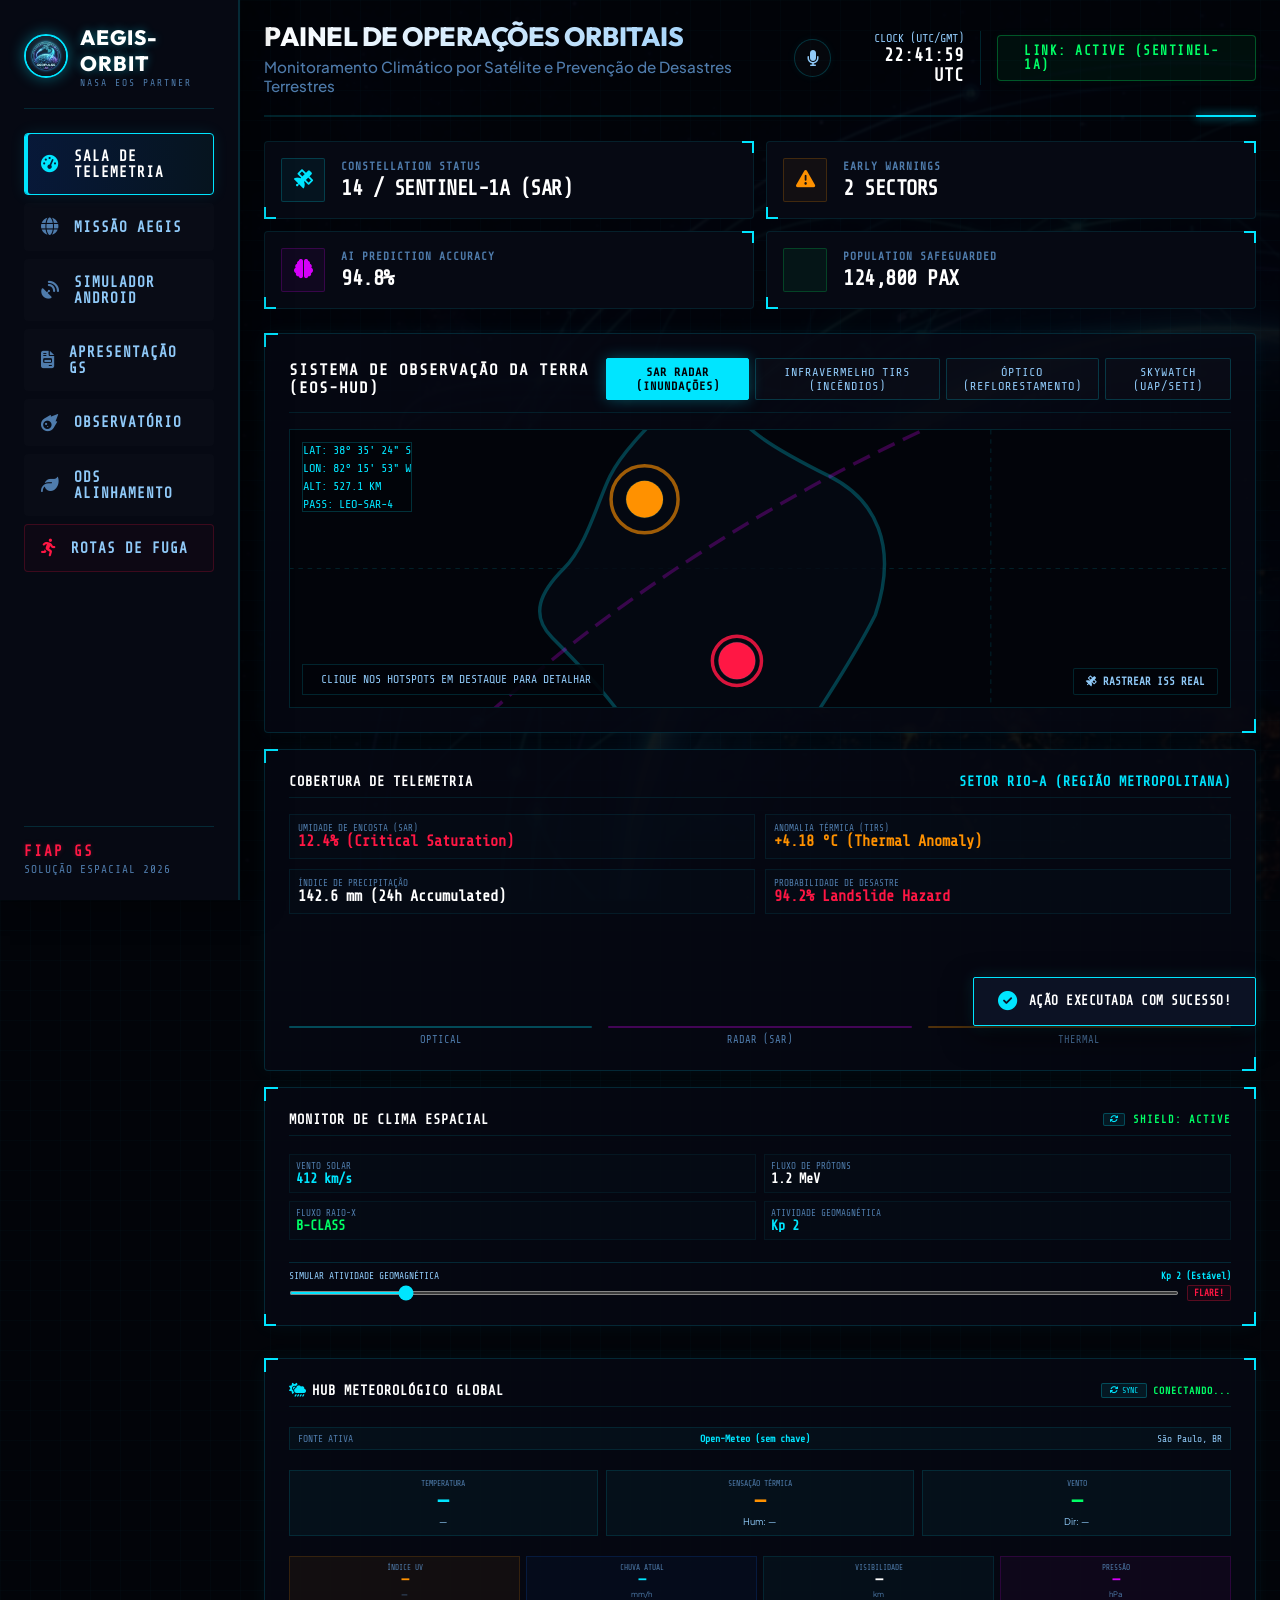
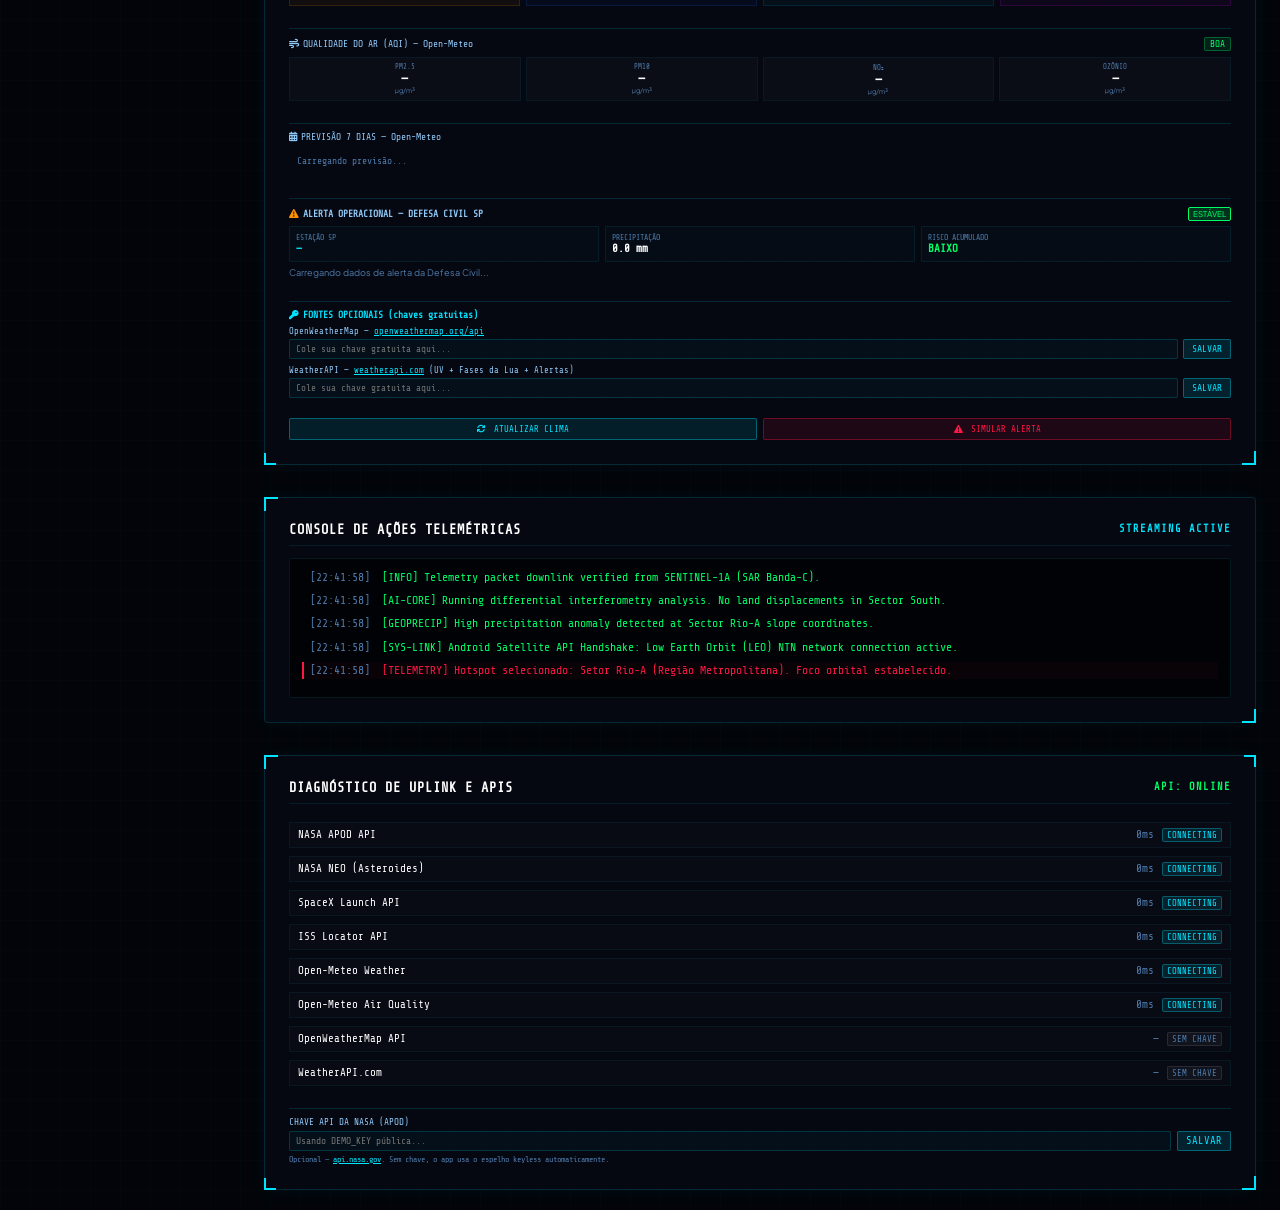
==== commit fac56ab9: "feat: entrega final v1.0 — Rotas de Fuga + YouTube Pitch + Sync Android - Adiciona módulo completo d" ====
--- a/android-app/app/src/main/assets/index.html
+++ b/android-app/app/src/main/assets/index.html
@@ -2,17 +2,14 @@
 <html lang="pt-BR">
 <head>
     <meta charset="UTF-8">
-    <meta name="viewport" content="width=device-width, initial-scale=1.0, maximum-scale=1.0, user-scalable=no, viewport-fit=cover">
-    <meta name="mobile-web-app-capable" content="yes">
-    <meta name="apple-mobile-web-app-capable" content="yes">
-    <meta name="theme-color" content="#020409">
+    <meta name="viewport" content="width=device-width, initial-scale=1.0">
     <title>Aegis-Orbit — Inteligência Climática Orbital | FIAP GS 2026</title>
     <!-- FontAwesome for icons -->
     <link rel="stylesheet" href="https://cdnjs.cloudflare.com/ajax/libs/font-awesome/6.4.0/css/all.min.css">
     <!-- Custom CSS -->
     <link rel="stylesheet" href="css/style.css">
-    <!-- Android Mobile Override -->
-    <link rel="stylesheet" href="css/android.css">
+    <!-- Leaflet.js for real interactive maps -->
+    <link rel="stylesheet" href="https://unpkg.com/leaflet@1.9.4/dist/leaflet.css" crossorigin="">
     <meta name="description" content="Aegis-Orbit - Aplicativo Android nativo de inteligência climática e monitoramento aeroespacial de anomalias (UAPs/SETI). Trabalho acadêmico FIAP Global Solution.">
 </head>
 <body>
@@ -63,6 +60,12 @@
                     <a href="#" class="nav-link" id="nav-sdg" onclick="switchSection('sdg')">
                         <i class="fa-solid fa-leaf"></i>
                         <span>ODS Alinhamento</span>
+                    </a>
+                </li>
+                <li class="nav-item">
+                    <a href="#" class="nav-link nav-emergency" id="nav-escape" onclick="switchSection('escape')">
+                        <i class="fa-solid fa-person-running"></i>
+                        <span>Rotas de Fuga</span>
                     </a>
                 </li>
             </nav>
@@ -628,6 +631,143 @@
             </div>
         </section>
 
+        <!-- Section: Escape Routes (Google Maps / Leaflet) -->
+        <section id="section-escape" class="hidden" style="flex-direction: column; gap: 24px;">
+
+            <!-- Emergency Alert Banner -->
+            <div id="escape-alert-banner" class="escape-alert-banner">
+                <div style="display:flex; align-items:center; gap:12px;">
+                    <i class="fa-solid fa-triangle-exclamation" style="font-size:1.4rem; animation: pulse 1s infinite alternate;"></i>
+                    <div>
+                        <div style="font-weight:700; font-size:0.95rem; font-family:var(--font-mono);">SISTEMA DE ROTAS DE FUGA — AEGIS-ORBIT</div>
+                        <div id="escape-alert-text" style="font-size:0.75rem; opacity:0.85; font-family:var(--font-mono);">Selecione o tipo de catástrofe e pressione "Minha Localização" para calcular a rota mais segura.</div>
+                    </div>
+                </div>
+                <div style="display:flex; gap:8px; align-items:center; flex-shrink:0;">
+                    <span id="escape-risk-badge" class="escape-risk-badge stable">SITUAÇÃO ESTÁVEL</span>
+                    <button onclick="triggerEmergencyProtocol()" class="escape-panic-btn" id="escape-panic-btn">
+                        <i class="fa-solid fa-bell"></i> PROTOCOLO DE EMERGÊNCIA
+                    </button>
+                </div>
+            </div>
+
+            <!-- Main Grid: Map + Controls -->
+            <div class="escape-grid">
+
+                <!-- LEFT: Leaflet Map -->
+                <div class="hud-panel" style="padding:0; overflow:hidden; display:flex; flex-direction:column; min-height:600px;">
+                    <div class="ops-header" style="padding:14px 18px; background:var(--bg-secondary);">
+                        <h3 class="ops-title" style="font-size:0.85rem;"><i class="fa-solid fa-map" style="color:var(--color-cyan); margin-right:8px;"></i>MAPA INTERATIVO — SÃO PAULO, SP</h3>
+                        <div style="display:flex; gap:6px;">
+                            <button class="btn-tab active" id="btne-flood" onclick="setDisasterLayer('flood')"><i class="fa-solid fa-droplet"></i> Enchente</button>
+                            <button class="btn-tab" id="btne-fire" onclick="setDisasterLayer('fire')"><i class="fa-solid fa-fire"></i> Incêndio</button>
+                            <button class="btn-tab" id="btne-landslide" onclick="setDisasterLayer('landslide')"><i class="fa-solid fa-mountain"></i> Deslizamento</button>
+                            <button class="btn-tab" id="btne-quake" onclick="setDisasterLayer('quake')"><i class="fa-solid fa-house-crack"></i> Sismo</button>
+                        </div>
+                    </div>
+
+                    <!-- Map Container -->
+                    <div id="escape-leaflet-map" style="flex-grow:1; width:100%; min-height:480px; z-index:1;"></div>
+
+                    <!-- Map Bottom Controls -->
+                    <div style="padding:12px 18px; background:var(--bg-secondary); border-top:1px solid var(--glass-border); display:flex; gap:10px; align-items:center; flex-wrap:wrap;">
+                        <button class="escape-map-btn" onclick="locateUserEscape()" id="btn-locate-me">
+                            <i class="fa-solid fa-location-crosshairs"></i> Minha Localização
+                        </button>
+                        <button class="escape-map-btn secondary" onclick="findNearestShelter()" id="btn-find-shelter">
+                            <i class="fa-solid fa-hospital"></i> Abrigo Mais Próximo
+                        </button>
+                        <button class="escape-map-btn secondary" onclick="toggleRiskZones()" id="btn-toggle-risk">
+                            <i class="fa-solid fa-shield-halved"></i> Zonas de Risco
+                        </button>
+                        <button class="escape-map-btn secondary" onclick="clearEscapeRoute()">
+                            <i class="fa-solid fa-broom"></i> Limpar Rota
+                        </button>
+                        <div id="escape-map-status" style="margin-left:auto; font-family:var(--font-mono); font-size:0.65rem; color:var(--color-text-muted);">Clique no mapa para definir origem manual</div>
+                    </div>
+                </div>
+
+                <!-- RIGHT: Control Panel -->
+                <div style="display:flex; flex-direction:column; gap:16px;">
+
+                    <!-- Route Info -->
+                    <div class="hud-panel" style="padding:18px;">
+                        <div class="hud-corner-tr"></div>
+                        <div class="hud-corner-bl"></div>
+                        <div class="box-title"><span><i class="fa-solid fa-route" style="color:var(--color-cyan); margin-right:6px;"></i>ROTA ATIVA</span></div>
+                        <div id="escape-route-info" style="margin-top:12px;">
+                            <div style="font-family:var(--font-mono); font-size:0.7rem; color:var(--color-text-muted); text-align:center; padding:20px 0;">
+                                <i class="fa-solid fa-location-crosshairs" style="font-size:1.5rem; color:var(--color-text-muted); display:block; margin-bottom:8px;"></i>
+                                Aguardando localização...<br>
+                                <span style="font-size:0.6rem;">Pressione "Minha Localização" para calcular rota automática</span>
+                            </div>
+                        </div>
+                    </div>
+
+                    <!-- Nearest Shelters List -->
+                    <div class="hud-panel" style="padding:18px; flex-grow:1;">
+                        <div class="hud-corner-tr"></div>
+                        <div class="hud-corner-bl"></div>
+                        <div class="box-title">
+                            <span><i class="fa-solid fa-hospital" style="color:var(--color-emerald); margin-right:6px;"></i>ABRIGOS / PONTOS SEGUROS</span>
+                            <span id="shelter-count-badge" style="font-family:var(--font-mono); font-size:0.6rem; color:var(--color-emerald);">SP — 8 LOCAIS</span>
+                        </div>
+                        <div id="escape-shelters-list" style="margin-top:10px; display:flex; flex-direction:column; gap:6px; max-height:240px; overflow-y:auto;">
+                            <!-- Populated by JS -->
+                        </div>
+                    </div>
+
+                    <!-- Emergency Contacts -->
+                    <div class="hud-panel" style="padding:18px;">
+                        <div class="hud-corner-tr"></div>
+                        <div class="hud-corner-bl"></div>
+                        <div class="box-title" style="margin-bottom:12px;"><span><i class="fa-solid fa-phone-volume" style="color:var(--color-red); margin-right:6px;"></i>CONTATOS DE EMERGÊNCIA</span></div>
+                        <div style="display:grid; grid-template-columns:1fr 1fr; gap:8px;">
+                            <a href="tel:192" class="escape-emergency-btn samu">
+                                <i class="fa-solid fa-ambulance"></i>
+                                <div><strong>SAMU</strong><br><span>192</span></div>
+                            </a>
+                            <a href="tel:193" class="escape-emergency-btn fire">
+                                <i class="fa-solid fa-fire-extinguisher"></i>
+                                <div><strong>Bombeiros</strong><br><span>193</span></div>
+                            </a>
+                            <a href="tel:199" class="escape-emergency-btn civil">
+                                <i class="fa-solid fa-shield"></i>
+                                <div><strong>Defesa Civil</strong><br><span>199</span></div>
+                            </a>
+                            <a href="tel:190" class="escape-emergency-btn police">
+                                <i class="fa-solid fa-shield-halved"></i>
+                                <div><strong>Polícia</strong><br><span>190</span></div>
+                            </a>
+                        </div>
+                        <button id="btn-open-gmaps" onclick="openGoogleMapsRoute()" class="escape-gmaps-btn" style="margin-top:10px; width:100%;">
+                            <i class="fa-brands fa-google"></i>
+                            <span>Abrir Rota no Google Maps</span>
+                            <i class="fa-solid fa-arrow-up-right-from-square" style="margin-left:auto; font-size:0.7rem;"></i>
+                        </button>
+                        <button onclick="openGoogleMapsHMLMB()" class="escape-gmaps-btn" style="margin-top:6px; width:100%; background:rgba(0,229,255,0.06); border-color:rgba(0,229,255,0.3); color:var(--color-cyan);">
+                            <i class="fa-solid fa-hospital"></i>
+                            <span>HMLMB — Hospital Maternidade</span>
+                            <i class="fa-solid fa-arrow-up-right-from-square" style="margin-left:auto; font-size:0.7rem;"></i>
+                        </button>
+                    </div>
+
+                    <!-- Real-time status -->
+                    <div class="hud-panel" style="padding:14px 18px;">
+                        <div class="box-title" style="margin-bottom:8px;"><span style="font-size:0.72rem;"><i class="fa-solid fa-tower-broadcast" style="color:var(--color-orange); margin-right:5px;"></i>STATUS OPERACIONAL</span></div>
+                        <div id="escape-status-log" style="font-family:var(--font-mono); font-size:0.65rem; color:var(--color-emerald); line-height:1.6; max-height:90px; overflow-y:auto;">
+                            <div>► Sistema de Rotas Aegis-Orbit iniciado</div>
+                            <div>► OpenStreetMap + Leaflet.js carregados</div>
+                            <div>► OSRM Routing Engine: disponível</div>
+                            <div>► 8 abrigos mapeados em São Paulo</div>
+                            <div style="color:var(--color-orange);">► Aguardando autorização de geolocalização</div>
+                        </div>
+                    </div>
+
+                </div>
+            </div>
+        </section>
+
         <!-- Section 2: Special Purpose Aegis-Orbit -->
         <section id="section-purpose" class="purpose-grid hidden">
             <!-- Left Info Panel -->
@@ -1166,7 +1306,7 @@
                             </div>
                             <div class="video-mockup-text" id="video-link-label">Clique para Assistir no YouTube</div>
                         </div>
-                        <p style="font-size: 0.75rem; text-align: center; margin-top: 8px; color: var(--color-text-muted);" id="video-url-display">URL do Vídeo: Indefinida. Insira ao lado.</p>
+                        <p style="font-size: 0.75rem; text-align: center; margin-top: 8px; color: var(--color-text-muted);" id="video-url-display">🎬 youtu.be/5WBFzDZWN7Y</p>
                     </div>
                 </div>
 
@@ -1196,7 +1336,7 @@
 
                     <div class="form-group" style="margin-bottom: 12px; border-top: 1px solid var(--glass-border); padding-top: 12px;">
                         <label><i class="fa-brands fa-youtube" style="color: #ff1744;"></i> Link do Pitch (YouTube)</label>
-                        <input type="text" class="form-input" id="input-youtube" placeholder="https://www.youtube.com/watch?v=..." oninput="updatePresentationData()">
+                        <input type="text" class="form-input" id="input-youtube" value="https://youtu.be/5WBFzDZWN7Y" oninput="updatePresentationData()">
                     </div>
                 </div>
 
@@ -1566,6 +1706,8 @@
         <span class="toast-text" id="toast-text">Ação executada com sucesso!</span>
     </div>
 
+    <!-- Leaflet.js for real interactive maps -->
+    <script src="https://unpkg.com/leaflet@1.9.4/dist/leaflet.js" crossorigin=""></script>
     <!-- main logic -->
     <script src="js/main.js"></script>
 </body>
--- a/android-app/app/src/main/assets/css/style.css
+++ b/android-app/app/src/main/assets/css/style.css
@@ -2518,3 +2518,323 @@
 .data-updated {
     animation: data-received 1.2s ease forwards;
 }
+
+/* ============================================
+   MÓDULO DE ROTAS DE FUGA — AEGIS-ORBIT
+   ============================================ */
+
+/* Nav item de emergência */
+.nav-link.nav-emergency {
+    border: 1px solid rgba(255, 23, 68, 0.2);
+    background: rgba(255, 23, 68, 0.03);
+    color: var(--color-text-secondary);
+}
+
+.nav-link.nav-emergency i {
+    color: var(--color-red);
+}
+
+.nav-link.nav-emergency:hover,
+.nav-link.nav-emergency.active {
+    background: linear-gradient(90deg, rgba(255, 23, 68, 0.2) 0%, rgba(255, 23, 68, 0.04) 100%);
+    border-color: var(--color-red);
+    color: #fff;
+    box-shadow: inset 3px 0 0 var(--color-red), 0 0 15px rgba(255, 23, 68, 0.1);
+}
+
+.nav-link.nav-emergency.active i,
+.nav-link.nav-emergency:hover i {
+    color: var(--color-red);
+}
+
+/* Emergency Alert Banner */
+.escape-alert-banner {
+    display: flex;
+    justify-content: space-between;
+    align-items: center;
+    padding: 16px 24px;
+    background: rgba(255, 23, 68, 0.06);
+    border: 1px solid rgba(255, 23, 68, 0.3);
+    border-radius: 4px;
+    gap: 16px;
+    color: #fff;
+    animation: banner-pulse 3s ease infinite;
+}
+
+@keyframes banner-pulse {
+    0%, 100% { border-color: rgba(255, 23, 68, 0.3); }
+    50% { border-color: rgba(255, 23, 68, 0.6); box-shadow: 0 0 20px rgba(255, 23, 68, 0.08); }
+}
+
+.escape-risk-badge {
+    font-family: var(--font-mono);
+    font-size: 0.7rem;
+    font-weight: 700;
+    padding: 4px 12px;
+    border-radius: 2px;
+    letter-spacing: 1.5px;
+}
+
+.escape-risk-badge.stable {
+    background: rgba(0, 255, 102, 0.08);
+    border: 1px solid rgba(0, 255, 102, 0.3);
+    color: var(--color-emerald);
+}
+
+.escape-risk-badge.flood {
+    background: rgba(0, 102, 255, 0.12);
+    border: 1px solid rgba(0, 102, 255, 0.4);
+    color: #4da6ff;
+}
+
+.escape-risk-badge.fire {
+    background: rgba(255, 68, 0, 0.12);
+    border: 1px solid rgba(255, 68, 0, 0.4);
+    color: #ff8055;
+}
+
+.escape-risk-badge.landslide {
+    background: rgba(204, 102, 0, 0.12);
+    border: 1px solid rgba(204, 102, 0, 0.4);
+    color: #ffaa55;
+}
+
+.escape-risk-badge.quake {
+    background: rgba(153, 0, 204, 0.12);
+    border: 1px solid rgba(153, 0, 204, 0.4);
+    color: #cc77ff;
+}
+
+.escape-panic-btn {
+    background: linear-gradient(90deg, rgba(255,23,68,0.2) 0%, rgba(255,23,68,0.1) 100%);
+    border: 1px solid var(--color-red);
+    color: var(--color-red);
+    padding: 10px 18px;
+    font-family: var(--font-mono);
+    font-size: 0.75rem;
+    font-weight: 700;
+    letter-spacing: 1px;
+    text-transform: uppercase;
+    cursor: pointer;
+    border-radius: 4px;
+    transition: all 0.2s;
+    display: flex;
+    align-items: center;
+    gap: 8px;
+    animation: panic-glow 2s ease infinite;
+}
+
+@keyframes panic-glow {
+    0%, 100% { box-shadow: 0 0 8px rgba(255, 23, 68, 0.2); }
+    50% { box-shadow: 0 0 20px rgba(255, 23, 68, 0.5); }
+}
+
+.escape-panic-btn:hover {
+    background: var(--color-red);
+    color: #fff;
+    transform: scale(1.04);
+}
+
+/* Escape Grid Layout */
+.escape-grid {
+    display: grid;
+    grid-template-columns: 1.8fr 1fr;
+    gap: 20px;
+    align-items: start;
+}
+
+/* Map Buttons */
+.escape-map-btn {
+    background: rgba(0, 229, 255, 0.1);
+    border: 1px solid rgba(0, 229, 255, 0.35);
+    color: var(--color-cyan);
+    padding: 8px 14px;
+    font-family: var(--font-mono);
+    font-size: 0.72rem;
+    font-weight: 700;
+    text-transform: uppercase;
+    letter-spacing: 0.5px;
+    cursor: pointer;
+    border-radius: 3px;
+    display: flex;
+    align-items: center;
+    gap: 7px;
+    transition: all 0.2s;
+}
+
+.escape-map-btn:hover {
+    background: rgba(0, 229, 255, 0.2);
+    border-color: var(--color-cyan);
+    transform: translateY(-1px);
+}
+
+.escape-map-btn.secondary {
+    background: rgba(255, 255, 255, 0.03);
+    border-color: rgba(255, 255, 255, 0.15);
+    color: var(--color-text-secondary);
+}
+
+.escape-map-btn.secondary:hover {
+    background: rgba(255, 255, 255, 0.08);
+    border-color: rgba(255, 255, 255, 0.3);
+    color: #fff;
+}
+
+/* Emergency Contact Buttons */
+.escape-emergency-btn {
+    display: flex;
+    align-items: center;
+    gap: 10px;
+    padding: 10px 12px;
+    border-radius: 4px;
+    text-decoration: none;
+    font-family: var(--font-mono);
+    font-size: 0.72rem;
+    font-weight: 700;
+    transition: all 0.2s;
+    cursor: pointer;
+}
+
+.escape-emergency-btn i {
+    font-size: 1.1rem;
+}
+
+.escape-emergency-btn div span {
+    font-size: 0.85rem;
+    font-weight: 900;
+    display: block;
+}
+
+.escape-emergency-btn.samu {
+    background: rgba(255, 23, 68, 0.08);
+    border: 1px solid rgba(255, 23, 68, 0.3);
+    color: #ff6688;
+}
+
+.escape-emergency-btn.fire {
+    background: rgba(255, 100, 0, 0.08);
+    border: 1px solid rgba(255, 100, 0, 0.3);
+    color: #ff9955;
+}
+
+.escape-emergency-btn.civil {
+    background: rgba(255, 145, 0, 0.08);
+    border: 1px solid rgba(255, 145, 0, 0.3);
+    color: var(--color-orange);
+}
+
+.escape-emergency-btn.police {
+    background: rgba(0, 229, 255, 0.06);
+    border: 1px solid rgba(0, 229, 255, 0.25);
+    color: var(--color-cyan);
+}
+
+.escape-emergency-btn:hover {
+    transform: translateY(-2px);
+    filter: brightness(1.15);
+}
+
+/* Google Maps Button */
+.escape-gmaps-btn {
+    background: rgba(255, 23, 68, 0.08);
+    border: 1px solid rgba(255, 23, 68, 0.3);
+    color: #ff6688;
+    padding: 10px 14px;
+    font-family: var(--font-mono);
+    font-size: 0.7rem;
+    font-weight: 700;
+    cursor: pointer;
+    border-radius: 4px;
+    display: flex;
+    align-items: center;
+    gap: 8px;
+    transition: all 0.2s;
+    text-decoration: none;
+    letter-spacing: 0.5px;
+}
+
+.escape-gmaps-btn:hover {
+    background: rgba(255, 23, 68, 0.16);
+    border-color: rgba(255, 23, 68, 0.6);
+    color: #fff;
+    transform: translateY(-1px);
+}
+
+/* Leaflet Map Dark Theme Overrides */
+.leaflet-container {
+    background: #02040a !important;
+    font-family: var(--font-mono) !important;
+}
+
+.leaflet-tile-pane {
+    filter: brightness(0.75) saturate(0.8) hue-rotate(190deg) contrast(1.05);
+}
+
+.leaflet-control-zoom {
+    border: 1px solid rgba(0, 229, 255, 0.3) !important;
+    background: rgba(6, 9, 19, 0.9) !important;
+}
+
+.leaflet-control-zoom a {
+    background: transparent !important;
+    color: var(--color-cyan) !important;
+    border-bottom: 1px solid rgba(0, 229, 255, 0.2) !important;
+    font-family: var(--font-mono) !important;
+    font-size: 1rem !important;
+}
+
+.leaflet-control-zoom a:hover {
+    background: rgba(0, 229, 255, 0.1) !important;
+}
+
+.leaflet-control-attribution {
+    background: rgba(2, 4, 9, 0.85) !important;
+    color: var(--color-text-muted) !important;
+    font-family: var(--font-mono) !important;
+    font-size: 0.55rem !important;
+    border-top: 1px solid rgba(0, 229, 255, 0.1) !important;
+}
+
+.leaflet-control-attribution a {
+    color: var(--color-cyan) !important;
+}
+
+.leaflet-popup-content-wrapper {
+    background: #060913 !important;
+    border: 1px solid rgba(0, 229, 255, 0.3) !important;
+    color: #fff !important;
+    border-radius: 4px !important;
+    box-shadow: 0 0 20px rgba(0, 229, 255, 0.1) !important;
+    padding: 0 !important;
+}
+
+.leaflet-popup-content {
+    margin: 0 !important;
+    color: #fff !important;
+}
+
+.leaflet-popup-tip {
+    background: rgba(0, 229, 255, 0.3) !important;
+}
+
+.leaflet-popup-close-button {
+    color: var(--color-cyan) !important;
+    font-size: 1rem !important;
+}
+
+/* Risk Zone Tooltip */
+.leaflet-risk-tooltip {
+    background: rgba(2, 4, 9, 0.9) !important;
+    border: 1px solid rgba(255, 68, 0, 0.4) !important;
+    color: #ff9955 !important;
+    font-family: var(--font-mono) !important;
+    font-size: 0.65rem !important;
+    font-weight: 700 !important;
+    letter-spacing: 0.5px !important;
+    padding: 4px 8px !important;
+    border-radius: 2px !important;
+}
+
+.leaflet-risk-tooltip::before {
+    border-top-color: rgba(255, 68, 0, 0.4) !important;
+}
